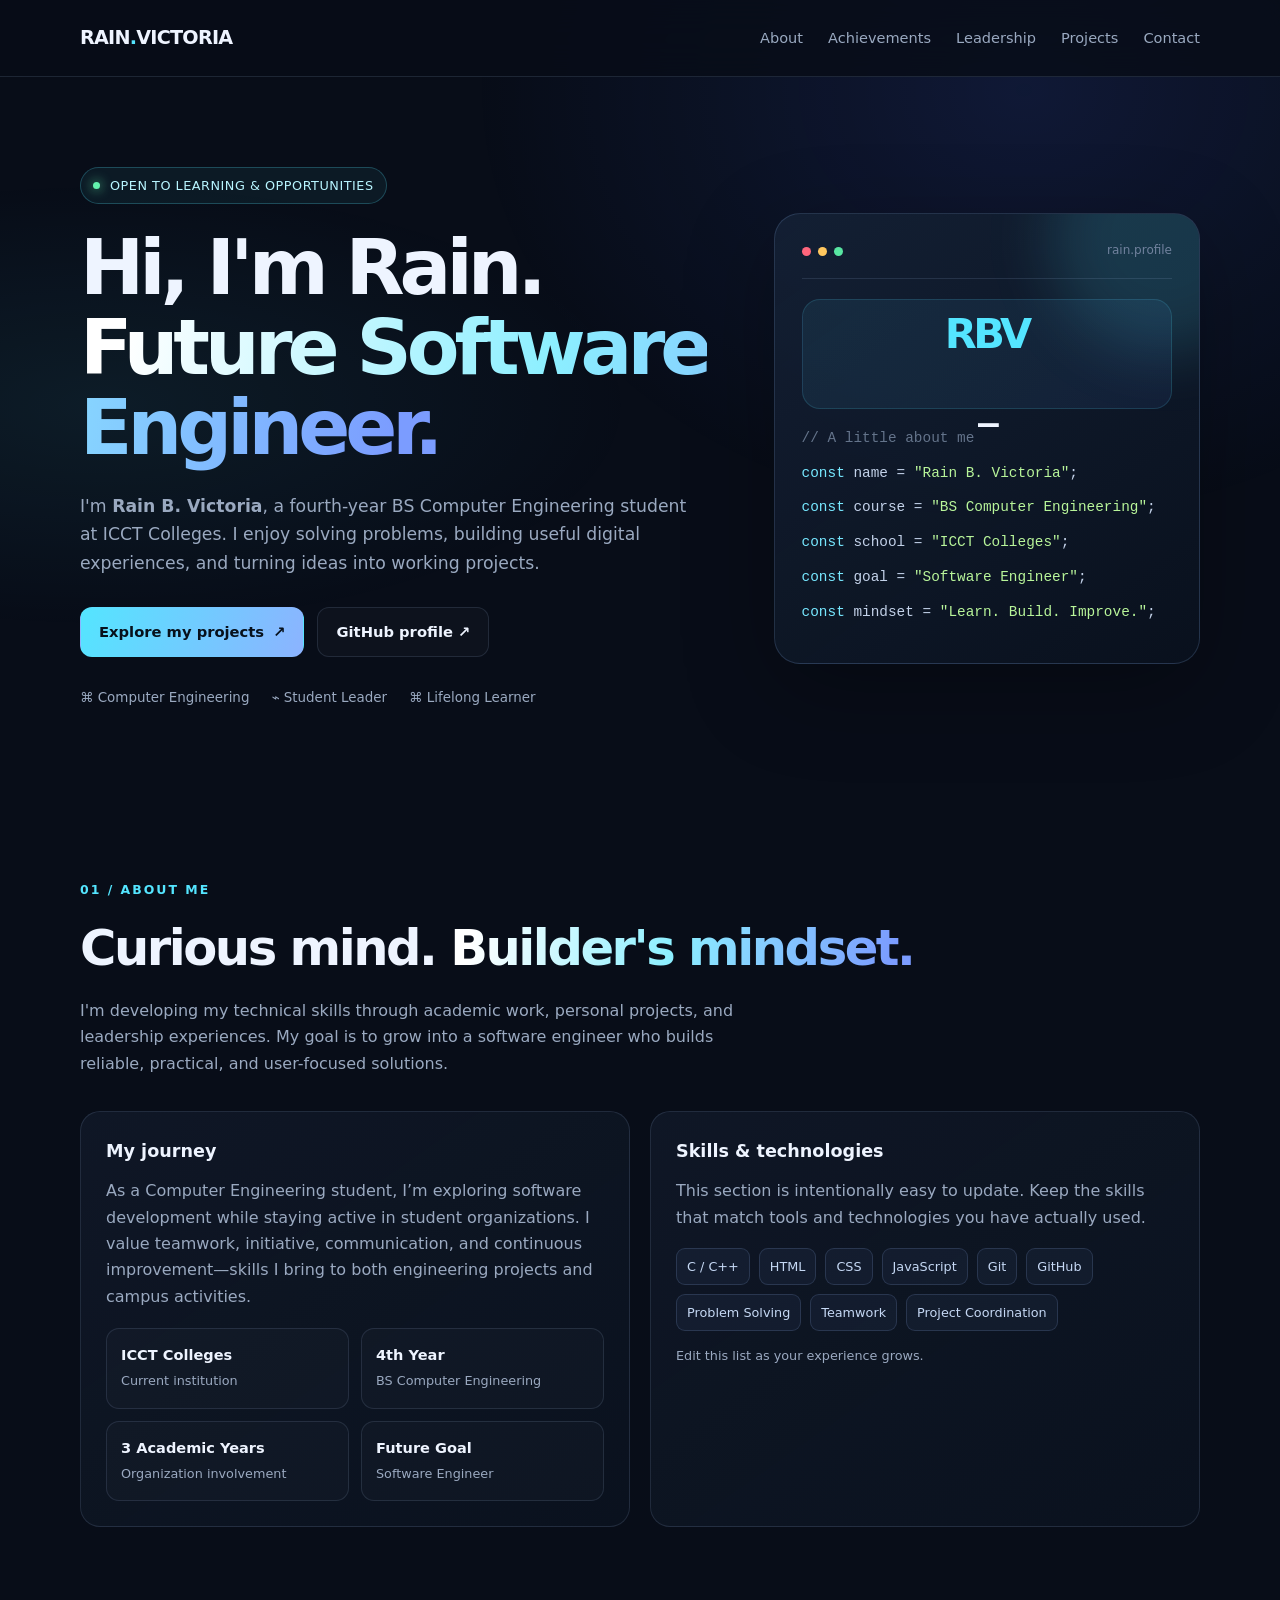
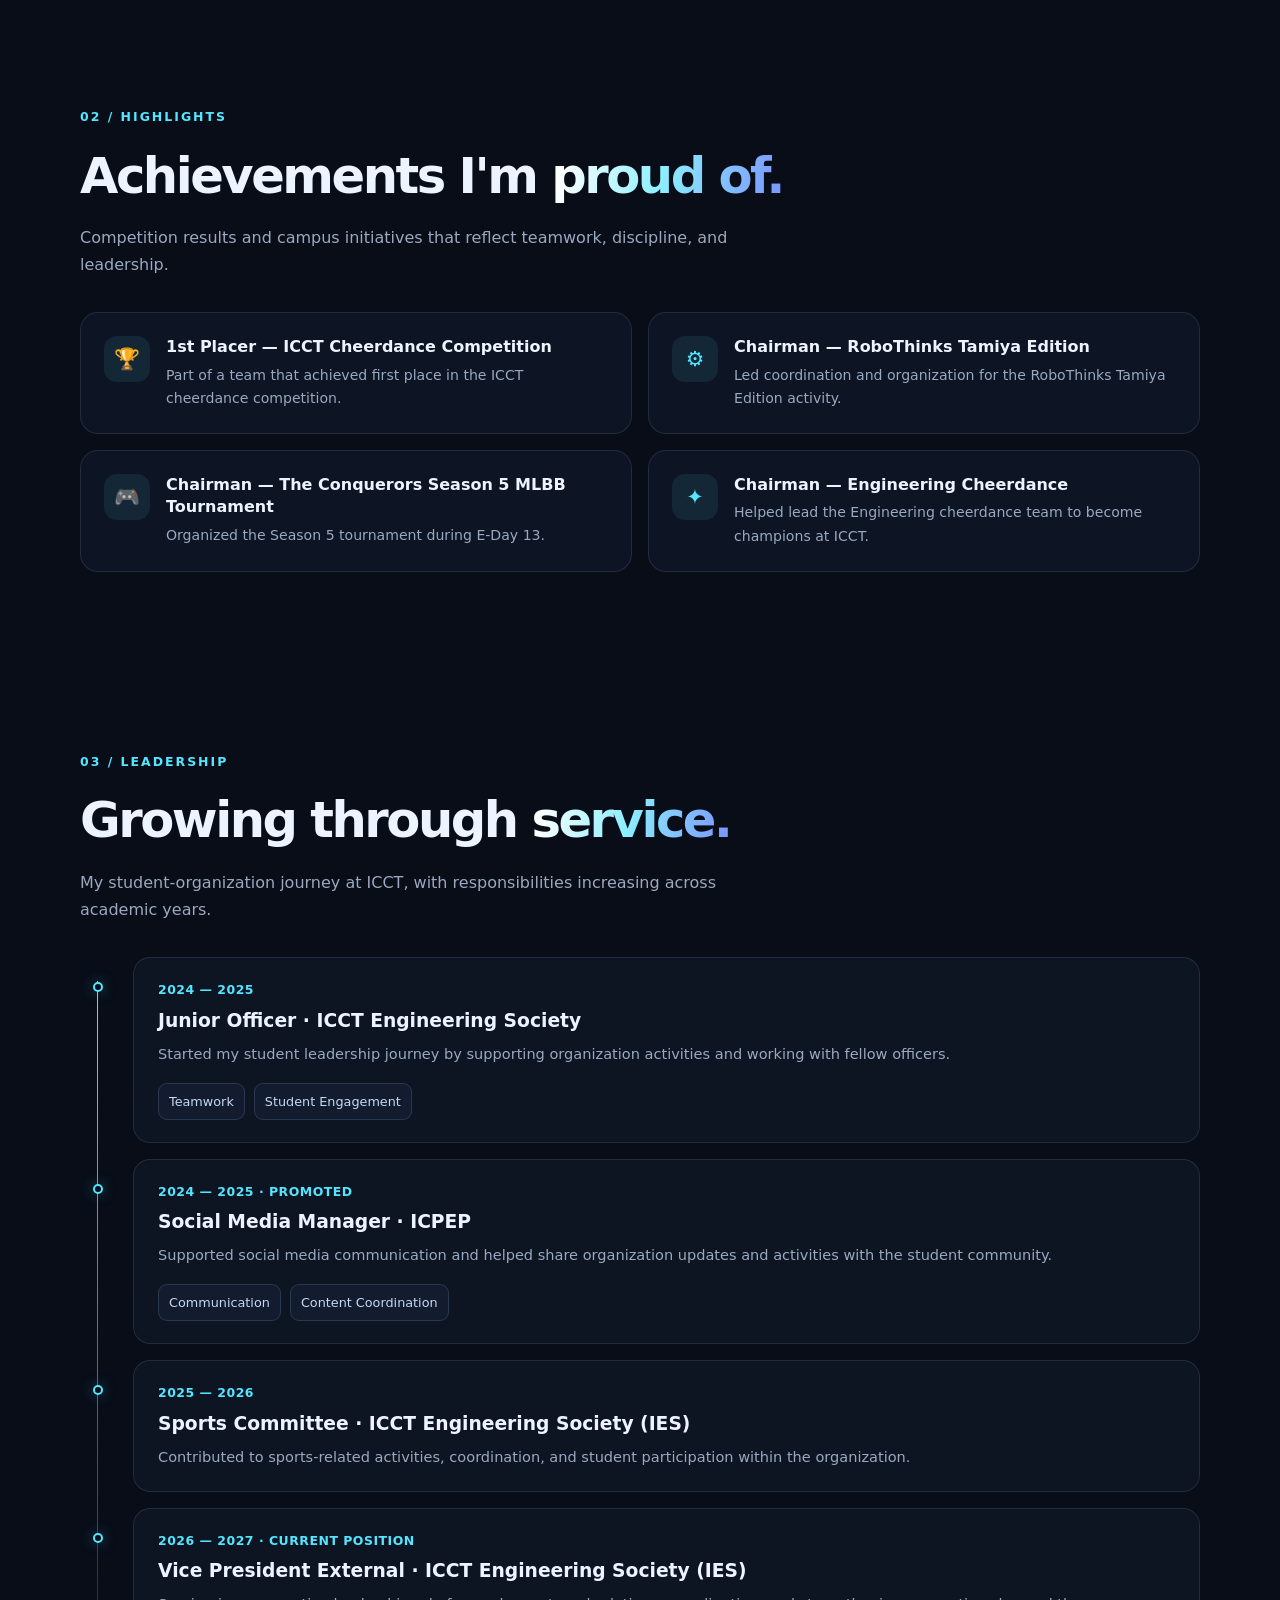
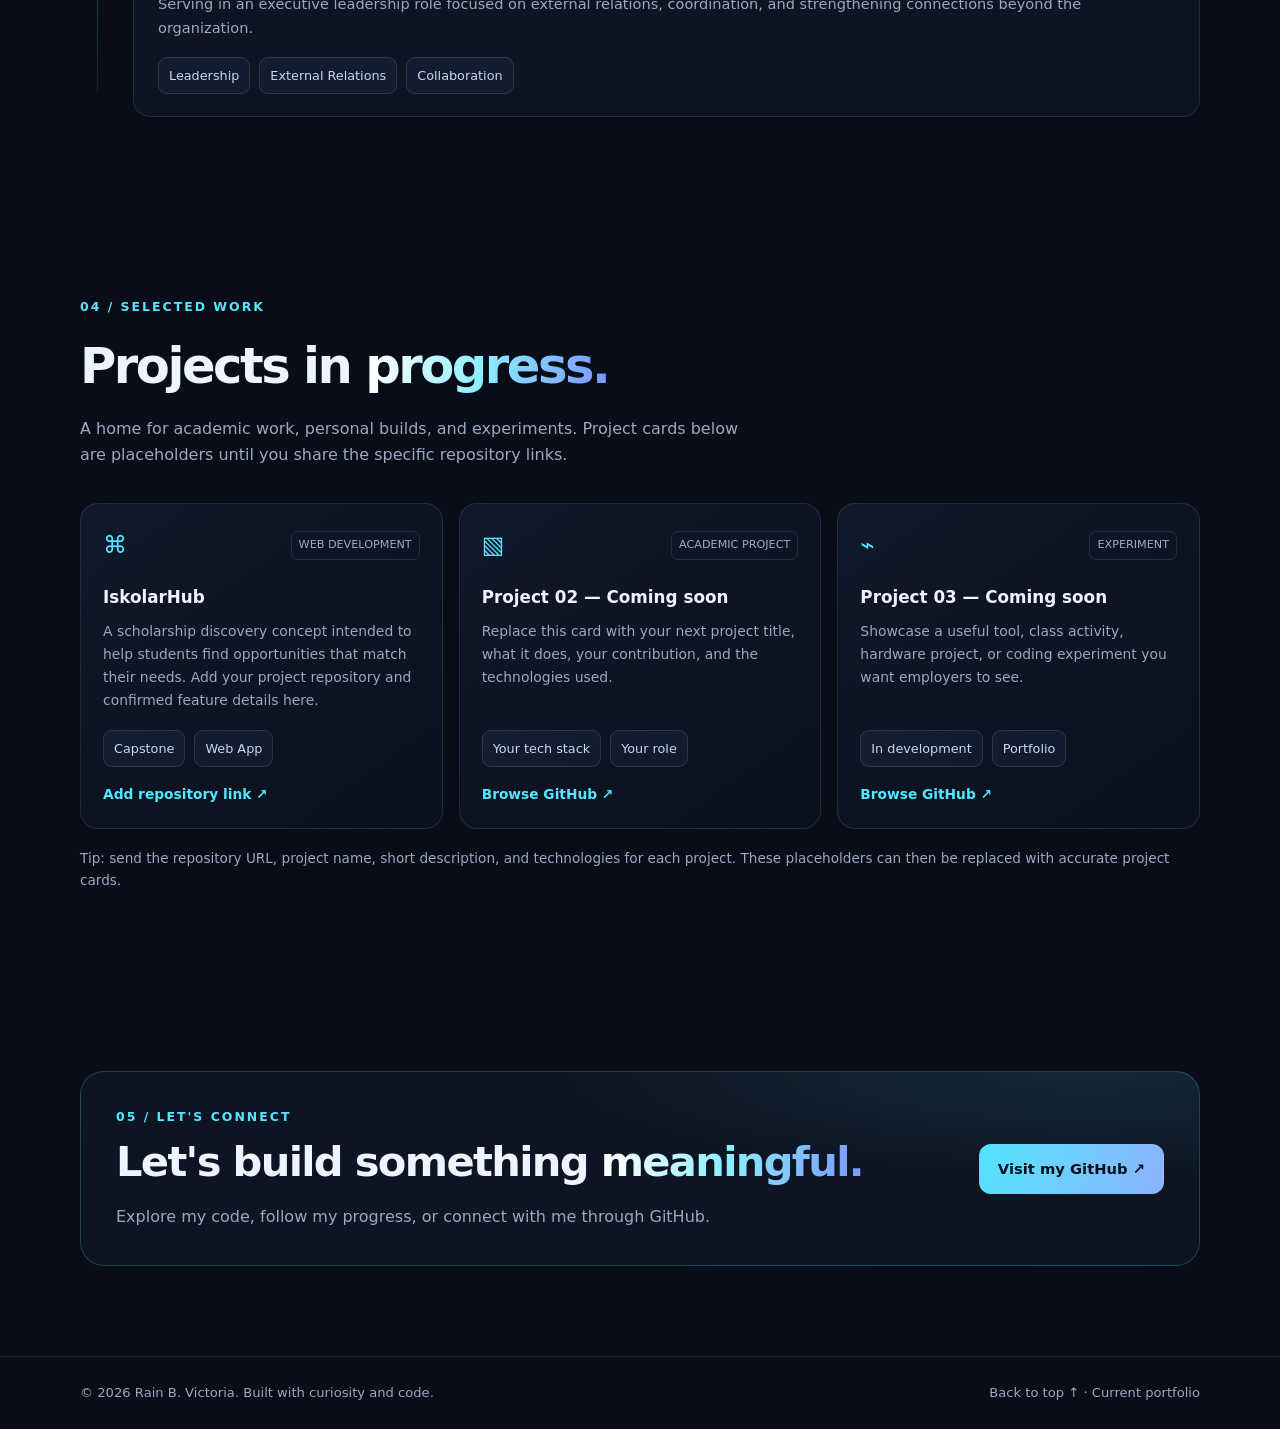
==== index.html @ 5eb9ab00 "Add files via upload" ====
<!DOCTYPE html>
<html lang="en">
<head>
  <meta charset="UTF-8">
  <meta name="viewport" content="width=device-width, initial-scale=1.0">
  <meta name="description" content="Rain B. Victoria — Fourth-year BS Computer Engineering student at ICCT Colleges and aspiring Software Engineer.">
  <meta name="theme-color" content="#080d18">
  <title>Rain B. Victoria | Aspiring Software Engineer</title>
  <style>
    :root{--bg:#080d18;--panel:#101827;--panel2:#0d1422;--text:#eef4ff;--muted:#9aa9c0;--cyan:#54e5ff;--blue:#638cff;--line:rgba(156,181,220,.15);--glow:rgba(84,229,255,.15)}
    *{box-sizing:border-box;margin:0;padding:0}
    html{scroll-behavior:smooth;scroll-padding-top:90px}
    body{font-family:Inter,ui-sans-serif,system-ui,-apple-system,BlinkMacSystemFont,"Segoe UI",sans-serif;background:var(--bg);color:var(--text);line-height:1.65;overflow-x:hidden}
    body:before{content:"";position:fixed;inset:0;pointer-events:none;z-index:-1;background:radial-gradient(ellipse at 80% 10%,rgba(67,105,255,.13),transparent 38%),radial-gradient(ellipse at 8% 45%,rgba(84,229,255,.07),transparent 32%)}
    a{color:inherit;text-decoration:none}.container{width:min(1120px,calc(100% - 40px));margin:auto}
    .nav-wrap{position:sticky;top:0;z-index:20;background:rgba(8,13,24,.82);backdrop-filter:blur(18px);border-bottom:1px solid var(--line)}
    nav{height:76px;display:flex;align-items:center;justify-content:space-between;gap:20px}
    .brand{font-weight:850;letter-spacing:-.04em;font-size:1.2rem}.brand span{color:var(--cyan)}
    .nav-links{display:flex;align-items:center;gap:25px;color:var(--muted);font-size:.91rem}.nav-links a:hover{color:var(--cyan)}
    .menu-btn{display:none;background:transparent;border:1px solid var(--line);color:var(--text);border-radius:10px;padding:8px 11px}
    .hero{min-height:660px;display:grid;grid-template-columns:1.2fr .8fr;align-items:center;gap:54px;padding:90px 0 80px}
    .eyebrow{display:inline-flex;align-items:center;gap:10px;border:1px solid rgba(84,229,255,.24);background:rgba(84,229,255,.06);color:#b8f5ff;padding:7px 12px;border-radius:100px;font-size:.8rem;letter-spacing:.04em}
    .dot{height:7px;width:7px;background:#63f2ad;border-radius:50%;box-shadow:0 0 12px #63f2ad}
    h1{font-size:clamp(2.8rem,6vw,5.6rem);line-height:1.04;letter-spacing:-.065em;margin:24px 0}
    .gradient{background:linear-gradient(100deg,#fff 5%,#8cefff 48%,#7b9cff 95%);-webkit-background-clip:text;background-clip:text;color:transparent}
    .hero p{max-width:610px;color:var(--muted);font-size:1.08rem}
    .hero-actions{display:flex;flex-wrap:wrap;gap:13px;margin-top:30px}
    .btn{display:inline-flex;align-items:center;justify-content:center;gap:9px;padding:12px 18px;border-radius:12px;font-weight:750;font-size:.92rem;border:1px solid var(--line);transition:.22s}
    .btn-primary{background:linear-gradient(110deg,var(--cyan),#8cb3ff);color:#07111c;border-color:transparent}.btn:hover{transform:translateY(-3px);box-shadow:0 12px 35px rgba(84,229,255,.12)}
    .btn-ghost{background:rgba(255,255,255,.025)}
    .hero-meta{display:flex;gap:22px;flex-wrap:wrap;margin-top:30px;color:var(--muted);font-size:.84rem}.hero-meta span{display:flex;align-items:center;gap:8px}
    .hero-card{position:relative;border:1px solid rgba(130,168,225,.2);border-radius:26px;padding:27px;background:linear-gradient(145deg,rgba(20,32,52,.95),rgba(10,17,30,.9));box-shadow:0 25px 90px rgba(0,0,0,.28);overflow:hidden}
    .hero-card:before{content:"";position:absolute;width:230px;height:230px;border-radius:50%;background:var(--glow);filter:blur(30px);right:-80px;top:-90px}
    .terminal-top{display:flex;align-items:center;gap:7px;border-bottom:1px solid var(--line);padding-bottom:17px;margin-bottom:20px;position:relative}
    .terminal-top i{width:9px;height:9px;border-radius:50%;background:#ff667c}.terminal-top i:nth-child(2){background:#ffc75e}.terminal-top i:nth-child(3){background:#58e6a2}
    .terminal-label{margin-left:auto;color:#71829e;font-size:.75rem}
    .code-line{font-family:ui-monospace,SFMono-Regular,Consolas,monospace;font-size:.9rem;margin:11px 0;color:#c3d2e9;overflow-wrap:anywhere}.code-line .key{color:#77e8ff}.code-line .value{color:#b8f59a}.code-line .comment{color:#64748b}
    .profile-mark{display:grid;place-items:center;width:100%;height:110px;margin:10px 0 18px;border:1px solid rgba(84,229,255,.15);border-radius:18px;background:linear-gradient(135deg,rgba(84,229,255,.08),rgba(99,140,255,.08));font-size:2.6rem;font-weight:900;letter-spacing:-.08em;color:var(--cyan)}
    section{padding:90px 0}.section-head{margin-bottom:34px}.kicker{font-size:.78rem;color:var(--cyan);font-weight:800;text-transform:uppercase;letter-spacing:.16em}.section-head h2{font-size:clamp(2rem,4vw,3.1rem);letter-spacing:-.05em;margin:8px 0}.section-head p{color:var(--muted);max-width:680px}
    .about-grid{display:grid;grid-template-columns:1fr 1fr;gap:20px}.panel{border:1px solid var(--line);background:linear-gradient(145deg,rgba(16,24,39,.94),rgba(11,18,31,.9));border-radius:20px;padding:25px}
    .panel h3{font-size:1.1rem;margin-bottom:12px}.panel p{color:var(--muted)}.facts{display:grid;grid-template-columns:1fr 1fr;gap:12px;margin-top:18px}
    .fact{padding:14px;border:1px solid var(--line);border-radius:13px;background:rgba(255,255,255,.018)}.fact strong{display:block;font-size:.91rem}.fact span{font-size:.8rem;color:var(--muted)}
    .skill-list{display:flex;flex-wrap:wrap;gap:9px;margin-top:17px}.chip{font-size:.8rem;color:#c5d8f4;border:1px solid rgba(128,161,209,.2);background:rgba(105,145,210,.07);padding:7px 10px;border-radius:9px}
    .achievement-grid{display:grid;grid-template-columns:repeat(2,1fr);gap:16px}
    .achievement{position:relative;display:flex;gap:16px;padding:23px;border:1px solid var(--line);border-radius:18px;background:rgba(16,24,39,.78);transition:.22s}
    .achievement:hover,.project:hover{transform:translateY(-4px);border-color:rgba(84,229,255,.4)}
    .icon-box{flex:0 0 46px;height:46px;border-radius:13px;display:grid;place-items:center;background:rgba(84,229,255,.09);color:var(--cyan);font-size:1.3rem}
    .achievement h3{font-size:1rem;line-height:1.4;margin-bottom:5px}.achievement p{color:var(--muted);font-size:.88rem}
    .timeline{position:relative;display:grid;gap:16px}.timeline:before{content:"";position:absolute;left:17px;top:24px;bottom:24px;width:1px;background:linear-gradient(var(--cyan),rgba(99,140,255,.12))}
    .timeline-item{position:relative;margin-left:0;display:grid;grid-template-columns:36px 1fr;gap:17px}.timeline-dot{z-index:1;margin-top:25px;width:10px;height:10px;border:2px solid var(--cyan);background:var(--bg);border-radius:50%;justify-self:center;box-shadow:0 0 14px rgba(84,229,255,.35)}
    .timeline-content{padding:22px 24px;border:1px solid var(--line);border-radius:17px;background:rgba(16,24,39,.76)}
    .timeline-date{font-size:.78rem;color:var(--cyan);font-weight:800;letter-spacing:.04em}.timeline-content h3{margin:5px 0}.timeline-content p{color:var(--muted);font-size:.91rem}
    .projects-grid{display:grid;grid-template-columns:repeat(3,1fr);gap:16px}
    .project{padding:22px;border:1px solid var(--line);border-radius:18px;background:linear-gradient(145deg,rgba(17,26,43,.95),rgba(10,17,29,.95));display:flex;flex-direction:column;min-height:245px;transition:.22s}
    .project-top{display:flex;justify-content:space-between;align-items:center;margin-bottom:19px}.project-symbol{font-size:1.5rem;color:var(--cyan)}.project-type{font-size:.7rem;color:#9aacc7;border:1px solid var(--line);padding:4px 7px;border-radius:7px}
    .project h3{font-size:1.05rem;margin-bottom:8px}.project p{font-size:.87rem;color:var(--muted);margin-bottom:18px}.project .skill-list{margin-top:auto;margin-bottom:16px}.project-link{font-size:.86rem;font-weight:750;color:var(--cyan)}
    .project-note{color:var(--muted);font-size:.85rem;margin-top:18px}
    .contact-panel{display:flex;align-items:center;justify-content:space-between;gap:25px;padding:35px;border:1px solid rgba(84,229,255,.22);border-radius:24px;background:radial-gradient(ellipse at 90% 0%,rgba(84,229,255,.1),transparent 40%),var(--panel2)}
    .contact-panel h2{font-size:clamp(1.7rem,4vw,2.6rem);letter-spacing:-.04em}.contact-panel p{color:var(--muted);margin-top:7px}
    footer{border-top:1px solid var(--line);padding:25px 0;color:var(--muted);font-size:.82rem}.footer-inner{display:flex;justify-content:space-between;gap:15px;flex-wrap:wrap}
    .reveal{opacity:0;transform:translateY(18px);transition:opacity .6s ease,transform .6s ease}.reveal.visible{opacity:1;transform:translateY(0)}
    @media(max-width:850px){.hero{grid-template-columns:1fr;gap:32px;padding-top:65px}.hero-card{max-width:560px}.projects-grid{grid-template-columns:repeat(2,1fr)}.nav-links{gap:14px}}
    @media(max-width:620px){.container{width:min(100% - 28px,1120px)}nav{height:66px}.menu-btn{display:block}.nav-links{display:none;position:absolute;top:66px;left:0;right:0;padding:20px;background:#0b1220;border-bottom:1px solid var(--line);flex-direction:column;align-items:flex-start}.nav-links.open{display:flex}.hero{min-height:auto;padding:65px 0 55px}section{padding:65px 0}.about-grid,.achievement-grid,.projects-grid{grid-template-columns:1fr}.contact-panel{align-items:flex-start;flex-direction:column;padding:25px}.facts{grid-template-columns:1fr 1fr}.hero-meta{gap:13px}.hero-card{padding:20px}}
    @media(prefers-reduced-motion:reduce){html{scroll-behavior:auto}.reveal{opacity:1;transform:none;transition:none}*{transition:none!important}}
  </style>
</head>
<body>
  <div class="nav-wrap">
    <nav class="container">
      <a class="brand" href="#home">RAIN<span>.</span>VICTORIA</a>
      <button class="menu-btn" id="menuBtn" aria-label="Toggle navigation">☰</button>
      <div class="nav-links" id="navLinks">
        <a href="#about">About</a><a href="#achievements">Achievements</a><a href="#leadership">Leadership</a><a href="#projects">Projects</a><a href="#contact">Contact</a>
      </div>
    </nav>
  </div>
  <main>
    <header class="container hero" id="home">
      <div class="reveal">
        <div class="eyebrow"><span class="dot"></span> OPEN TO LEARNING & OPPORTUNITIES</div>
        <h1>Hi, I'm Rain.<br><span class="gradient">Future Software Engineer.</span></h1>
        <p>I'm <strong>Rain B. Victoria</strong>, a fourth-year BS Computer Engineering student at ICCT Colleges. I enjoy solving problems, building useful digital experiences, and turning ideas into working projects.</p>
        <div class="hero-actions">
          <a class="btn btn-primary" href="#projects">Explore my projects <span>↗</span></a>
          <a class="btn btn-ghost" href="https://github.com/rainvictoria098-cpu" target="_blank" rel="noopener noreferrer">GitHub profile ↗</a>
        </div>
        <div class="hero-meta"><span>⌘ Computer Engineering</span><span>⌁ Student Leader</span><span>⌘ Lifelong Learner</span></div>
      </div>
      <div class="hero-card reveal" aria-label="Developer profile card">
        <div class="terminal-top"><i></i><i></i><i></i><span class="terminal-label">rain.profile</span></div>
        <div class="profile-mark">RBV<span style="color:#eef4ff">_</span></div>
        <div class="code-line"><span class="comment">// A little about me</span></div>
        <div class="code-line"><span class="key">const</span> name = <span class="value">"Rain B. Victoria"</span>;</div>
        <div class="code-line"><span class="key">const</span> course = <span class="value">"BS Computer Engineering"</span>;</div>
        <div class="code-line"><span class="key">const</span> school = <span class="value">"ICCT Colleges"</span>;</div>
        <div class="code-line"><span class="key">const</span> goal = <span class="value">"Software Engineer"</span>;</div>
        <div class="code-line"><span class="key">const</span> mindset = <span class="value">"Learn. Build. Improve."</span>;</div>
      </div>
    </header>

    <section id="about">
      <div class="container">
        <div class="section-head reveal"><div class="kicker">01 / About me</div><h2>Curious mind. <span class="gradient">Builder's mindset.</span></h2><p>I'm developing my technical skills through academic work, personal projects, and leadership experiences. My goal is to grow into a software engineer who builds reliable, practical, and user-focused solutions.</p></div>
        <div class="about-grid">
          <article class="panel reveal"><h3>My journey</h3><p>As a Computer Engineering student, I’m exploring software development while staying active in student organizations. I value teamwork, initiative, communication, and continuous improvement—skills I bring to both engineering projects and campus activities.</p>
            <div class="facts"><div class="fact"><strong>ICCT Colleges</strong><span>Current institution</span></div><div class="fact"><strong>4th Year</strong><span>BS Computer Engineering</span></div><div class="fact"><strong>3 Academic Years</strong><span>Organization involvement</span></div><div class="fact"><strong>Future Goal</strong><span>Software Engineer</span></div></div>
          </article>
          <article class="panel reveal"><h3>Skills & technologies</h3><p>This section is intentionally easy to update. Keep the skills that match tools and technologies you have actually used.</p>
            <div class="skill-list"><span class="chip">C / C++</span><span class="chip">HTML</span><span class="chip">CSS</span><span class="chip">JavaScript</span><span class="chip">Git</span><span class="chip">GitHub</span><span class="chip">Problem Solving</span><span class="chip">Teamwork</span><span class="chip">Project Coordination</span></div>
            <p style="font-size:.8rem;margin-top:14px">Edit this list as your experience grows.</p>
          </article>
        </div>
      </div>
    </section>

    <section id="achievements">
      <div class="container">
        <div class="section-head reveal"><div class="kicker">02 / Highlights</div><h2>Achievements I'm <span class="gradient">proud of.</span></h2><p>Competition results and campus initiatives that reflect teamwork, discipline, and leadership.</p></div>
        <div class="achievement-grid">
          <article class="achievement reveal"><div class="icon-box">🏆</div><div><h3>1st Placer — ICCT Cheerdance Competition</h3><p>Part of a team that achieved first place in the ICCT cheerdance competition.</p></div></article>
          <article class="achievement reveal"><div class="icon-box">⚙</div><div><h3>Chairman — RoboThinks Tamiya Edition</h3><p>Led coordination and organization for the RoboThinks Tamiya Edition activity.</p></div></article>
          <article class="achievement reveal"><div class="icon-box">🎮</div><div><h3>Chairman — The Conquerors Season 5 MLBB Tournament</h3><p>Organized the Season 5 tournament during E-Day 13.</p></div></article>
          <article class="achievement reveal"><div class="icon-box">✦</div><div><h3>Chairman — Engineering Cheerdance</h3><p>Helped lead the Engineering cheerdance team to become champions at ICCT.</p></div></article>
        </div>
      </div>
    </section>

    <section id="leadership">
      <div class="container">
        <div class="section-head reveal"><div class="kicker">03 / Leadership</div><h2>Growing through <span class="gradient">service.</span></h2><p>My student-organization journey at ICCT, with responsibilities increasing across academic years.</p></div>
        <div class="timeline">
          <article class="timeline-item reveal"><div class="timeline-dot"></div><div class="timeline-content"><div class="timeline-date">2024 — 2025</div><h3>Junior Officer · ICCT Engineering Society</h3><p>Started my student leadership journey by supporting organization activities and working with fellow officers.</p><div class="skill-list"><span class="chip">Teamwork</span><span class="chip">Student Engagement</span></div></div></article>
          <article class="timeline-item reveal"><div class="timeline-dot"></div><div class="timeline-content"><div class="timeline-date">2024 — 2025 · PROMOTED</div><h3>Social Media Manager · ICPEP</h3><p>Supported social media communication and helped share organization updates and activities with the student community.</p><div class="skill-list"><span class="chip">Communication</span><span class="chip">Content Coordination</span></div></div></article>
          <article class="timeline-item reveal"><div class="timeline-dot"></div><div class="timeline-content"><div class="timeline-date">2025 — 2026</div><h3>Sports Committee · ICCT Engineering Society (IES)</h3><p>Contributed to sports-related activities, coordination, and student participation within the organization.</p></div></article>
          <article class="timeline-item reveal"><div class="timeline-dot"></div><div class="timeline-content"><div class="timeline-date">2026 — 2027 · CURRENT POSITION</div><h3>Vice President External · ICCT Engineering Society (IES)</h3><p>Serving in an executive leadership role focused on external relations, coordination, and strengthening connections beyond the organization.</p><div class="skill-list"><span class="chip">Leadership</span><span class="chip">External Relations</span><span class="chip">Collaboration</span></div></div></article>
        </div>
      </div>
    </section>

    <section id="projects">
      <div class="container">
        <div class="section-head reveal"><div class="kicker">04 / Selected work</div><h2>Projects in <span class="gradient">progress.</span></h2><p>A home for academic work, personal builds, and experiments. Project cards below are placeholders until you share the specific repository links.</p></div>
        <div class="projects-grid">
          <article class="project reveal"><div class="project-top"><span class="project-symbol">⌘</span><span class="project-type">WEB DEVELOPMENT</span></div><h3>IskolarHub</h3><p>A scholarship discovery concept intended to help students find opportunities that match their needs. Add your project repository and confirmed feature details here.</p><div class="skill-list"><span class="chip">Capstone</span><span class="chip">Web App</span></div><a class="project-link" href="https://github.com/rainvictoria098-cpu" target="_blank" rel="noopener noreferrer">Add repository link ↗</a></article>
          <article class="project reveal"><div class="project-top"><span class="project-symbol">▧</span><span class="project-type">ACADEMIC PROJECT</span></div><h3>Project 02 — Coming soon</h3><p>Replace this card with your next project title, what it does, your contribution, and the technologies used.</p><div class="skill-list"><span class="chip">Your tech stack</span><span class="chip">Your role</span></div><a class="project-link" href="https://github.com/rainvictoria098-cpu" target="_blank" rel="noopener noreferrer">Browse GitHub ↗</a></article>
          <article class="project reveal"><div class="project-top"><span class="project-symbol">⌁</span><span class="project-type">EXPERIMENT</span></div><h3>Project 03 — Coming soon</h3><p>Showcase a useful tool, class activity, hardware project, or coding experiment you want employers to see.</p><div class="skill-list"><span class="chip">In development</span><span class="chip">Portfolio</span></div><a class="project-link" href="https://github.com/rainvictoria098-cpu" target="_blank" rel="noopener noreferrer">Browse GitHub ↗</a></article>
        </div>
        <p class="project-note">Tip: send the repository URL, project name, short description, and technologies for each project. These placeholders can then be replaced with accurate project cards.</p>
      </div>
    </section>

    <section id="contact">
      <div class="container">
        <div class="contact-panel reveal"><div><div class="kicker">05 / Let's connect</div><h2>Let's build something <span class="gradient">meaningful.</span></h2><p>Explore my code, follow my progress, or connect with me through GitHub.</p></div><a class="btn btn-primary" href="https://github.com/rainvictoria098-cpu" target="_blank" rel="noopener noreferrer">Visit my GitHub ↗</a></div>
      </div>
    </section>
  </main>
  <footer><div class="container footer-inner"><span>© <span id="year"></span> Rain B. Victoria. Built with curiosity and code.</span><span><a href="#home">Back to top ↑</a> · <a href="https://rainvictoria098-cpu.github.io/" target="_blank" rel="noopener noreferrer">Current portfolio</a></span></div></footer>
  <script>
    document.getElementById('year').textContent = new Date().getFullYear();
    const menuBtn = document.getElementById('menuBtn');
    const navLinks = document.getElementById('navLinks');
    menuBtn.addEventListener('click', () => navLinks.classList.toggle('open'));
    navLinks.querySelectorAll('a').forEach(a => a.addEventListener('click', () => navLinks.classList.remove('open')));
    const observer = new IntersectionObserver(entries => {
      entries.forEach(entry => {
        if (entry.isIntersecting) {
          entry.target.classList.add('visible');
          observer.unobserve(entry.target);
        }
      });
    }, {threshold: 0.12});
    document.querySelectorAll('.reveal').forEach(el => observer.observe(el));
  </script>
</body>
</html>
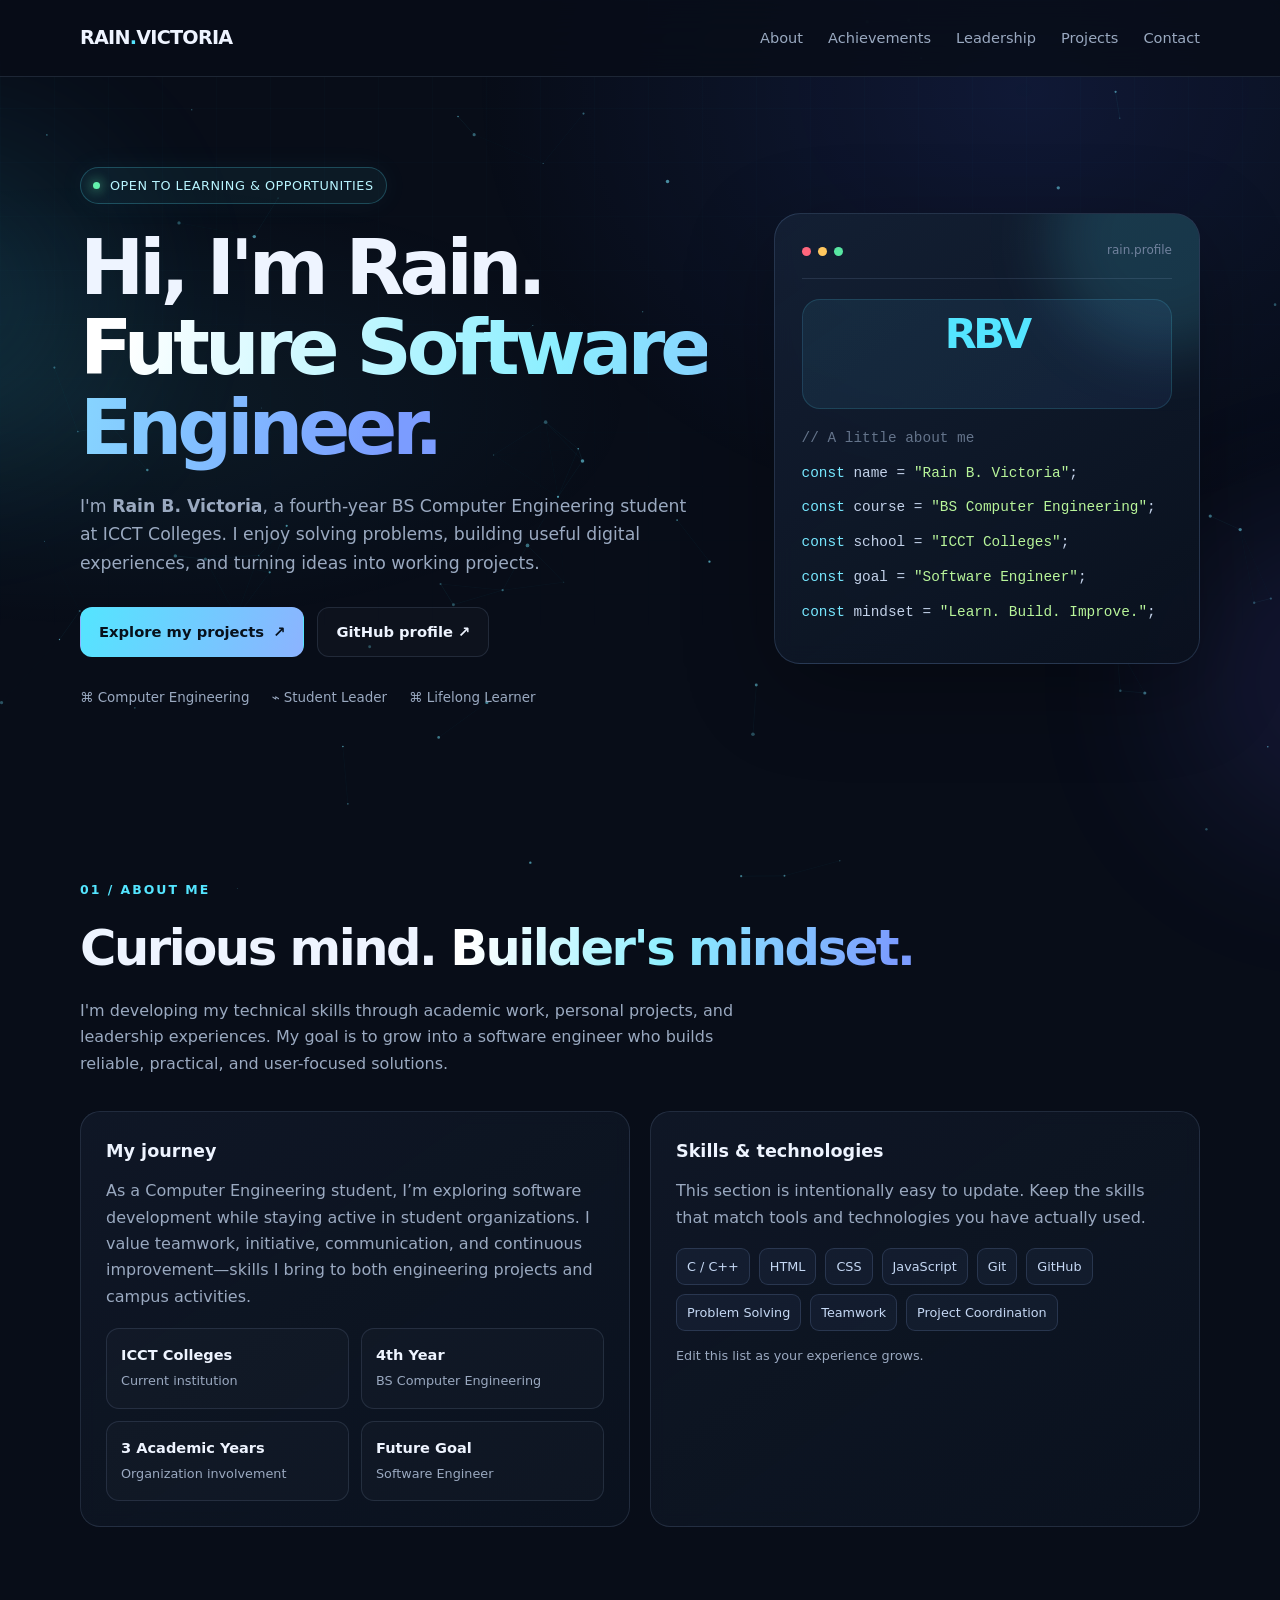
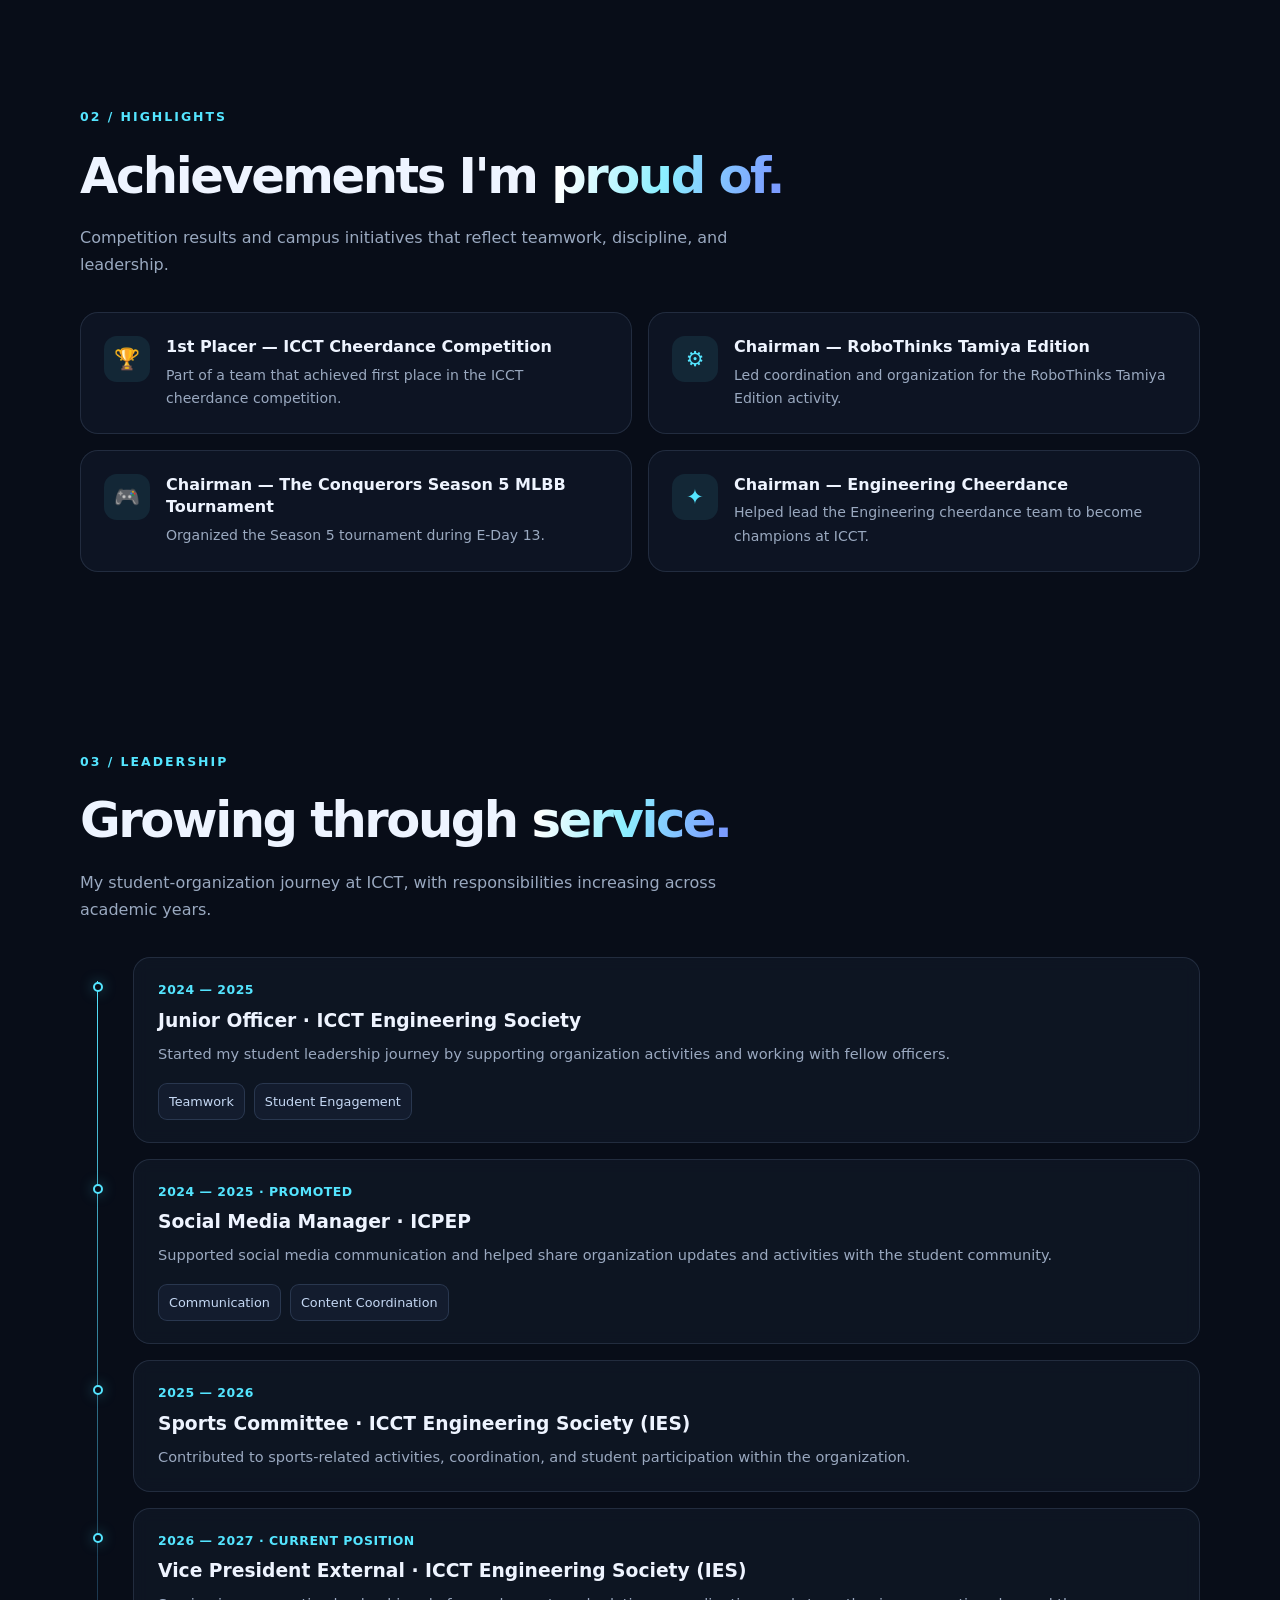
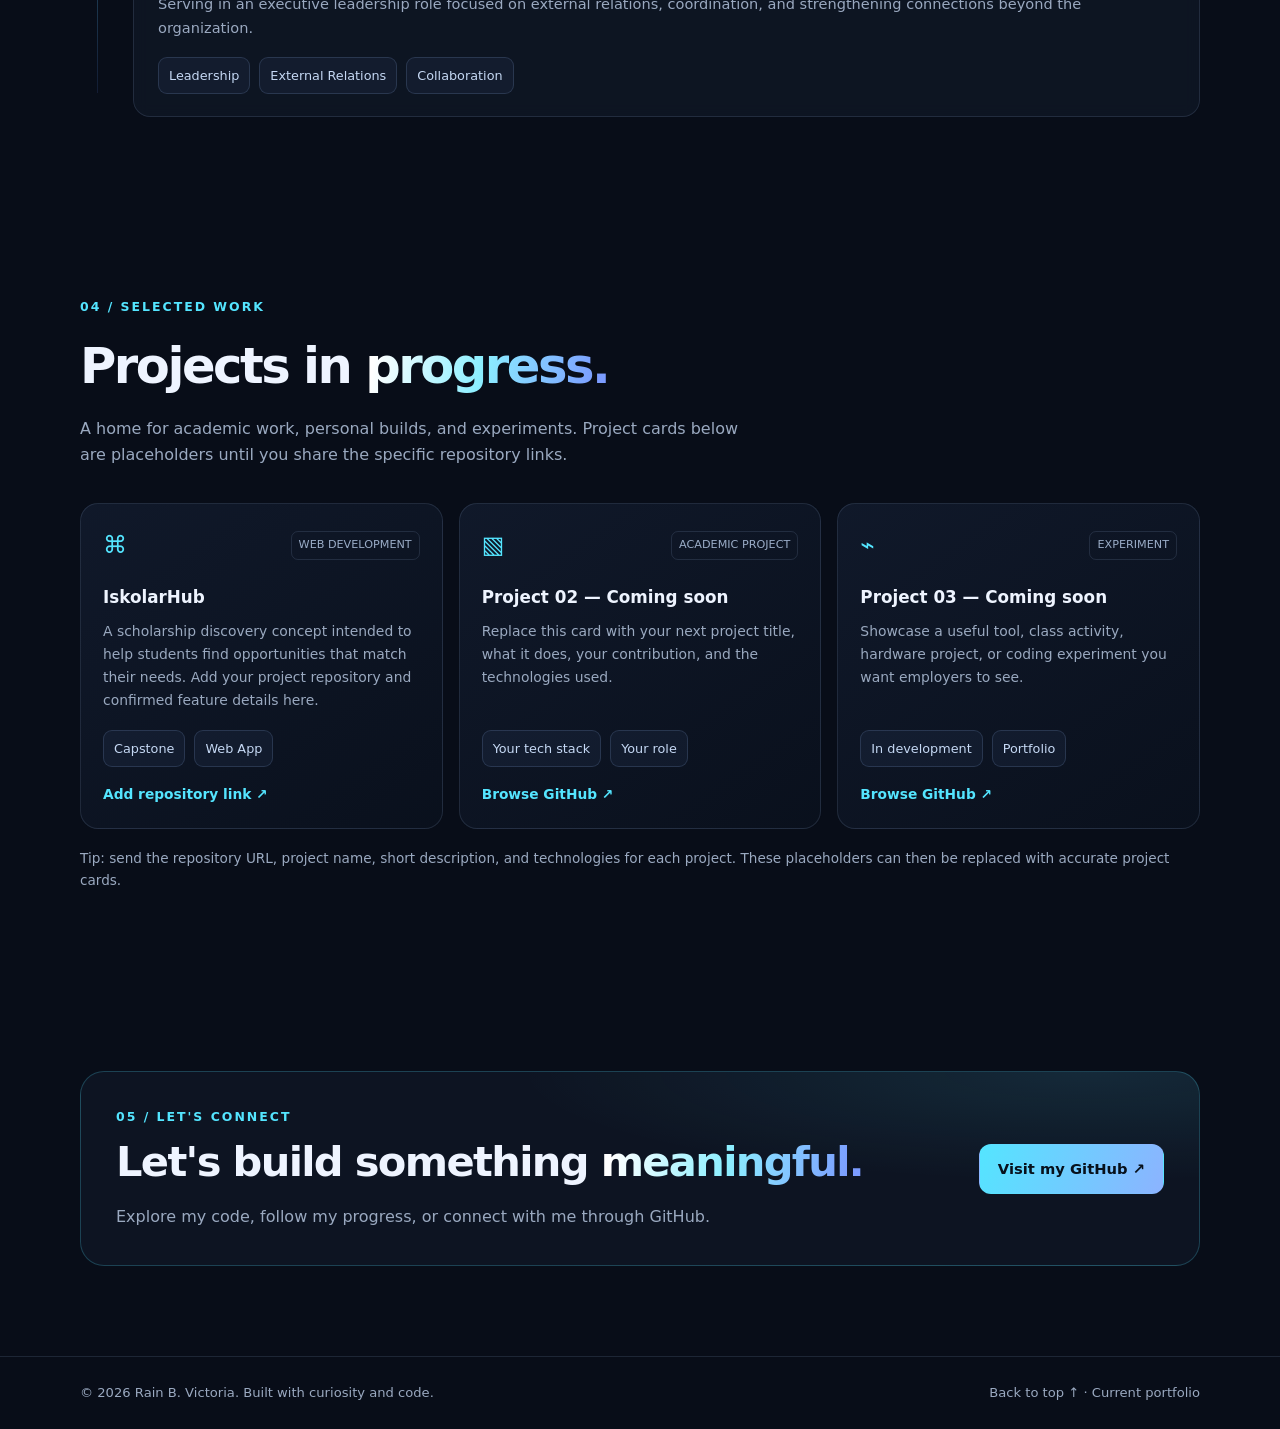
==== commit 9f9067e1: "Add files via upload" ====
--- a/index.html
+++ b/index.html
@@ -6,65 +6,14 @@
   <meta name="description" content="Rain B. Victoria — Fourth-year BS Computer Engineering student at ICCT Colleges and aspiring Software Engineer.">
   <meta name="theme-color" content="#080d18">
   <title>Rain B. Victoria | Aspiring Software Engineer</title>
-  <style>
-    :root{--bg:#080d18;--panel:#101827;--panel2:#0d1422;--text:#eef4ff;--muted:#9aa9c0;--cyan:#54e5ff;--blue:#638cff;--line:rgba(156,181,220,.15);--glow:rgba(84,229,255,.15)}
-    *{box-sizing:border-box;margin:0;padding:0}
-    html{scroll-behavior:smooth;scroll-padding-top:90px}
-    body{font-family:Inter,ui-sans-serif,system-ui,-apple-system,BlinkMacSystemFont,"Segoe UI",sans-serif;background:var(--bg);color:var(--text);line-height:1.65;overflow-x:hidden}
-    body:before{content:"";position:fixed;inset:0;pointer-events:none;z-index:-1;background:radial-gradient(ellipse at 80% 10%,rgba(67,105,255,.13),transparent 38%),radial-gradient(ellipse at 8% 45%,rgba(84,229,255,.07),transparent 32%)}
-    a{color:inherit;text-decoration:none}.container{width:min(1120px,calc(100% - 40px));margin:auto}
-    .nav-wrap{position:sticky;top:0;z-index:20;background:rgba(8,13,24,.82);backdrop-filter:blur(18px);border-bottom:1px solid var(--line)}
-    nav{height:76px;display:flex;align-items:center;justify-content:space-between;gap:20px}
-    .brand{font-weight:850;letter-spacing:-.04em;font-size:1.2rem}.brand span{color:var(--cyan)}
-    .nav-links{display:flex;align-items:center;gap:25px;color:var(--muted);font-size:.91rem}.nav-links a:hover{color:var(--cyan)}
-    .menu-btn{display:none;background:transparent;border:1px solid var(--line);color:var(--text);border-radius:10px;padding:8px 11px}
-    .hero{min-height:660px;display:grid;grid-template-columns:1.2fr .8fr;align-items:center;gap:54px;padding:90px 0 80px}
-    .eyebrow{display:inline-flex;align-items:center;gap:10px;border:1px solid rgba(84,229,255,.24);background:rgba(84,229,255,.06);color:#b8f5ff;padding:7px 12px;border-radius:100px;font-size:.8rem;letter-spacing:.04em}
-    .dot{height:7px;width:7px;background:#63f2ad;border-radius:50%;box-shadow:0 0 12px #63f2ad}
-    h1{font-size:clamp(2.8rem,6vw,5.6rem);line-height:1.04;letter-spacing:-.065em;margin:24px 0}
-    .gradient{background:linear-gradient(100deg,#fff 5%,#8cefff 48%,#7b9cff 95%);-webkit-background-clip:text;background-clip:text;color:transparent}
-    .hero p{max-width:610px;color:var(--muted);font-size:1.08rem}
-    .hero-actions{display:flex;flex-wrap:wrap;gap:13px;margin-top:30px}
-    .btn{display:inline-flex;align-items:center;justify-content:center;gap:9px;padding:12px 18px;border-radius:12px;font-weight:750;font-size:.92rem;border:1px solid var(--line);transition:.22s}
-    .btn-primary{background:linear-gradient(110deg,var(--cyan),#8cb3ff);color:#07111c;border-color:transparent}.btn:hover{transform:translateY(-3px);box-shadow:0 12px 35px rgba(84,229,255,.12)}
-    .btn-ghost{background:rgba(255,255,255,.025)}
-    .hero-meta{display:flex;gap:22px;flex-wrap:wrap;margin-top:30px;color:var(--muted);font-size:.84rem}.hero-meta span{display:flex;align-items:center;gap:8px}
-    .hero-card{position:relative;border:1px solid rgba(130,168,225,.2);border-radius:26px;padding:27px;background:linear-gradient(145deg,rgba(20,32,52,.95),rgba(10,17,30,.9));box-shadow:0 25px 90px rgba(0,0,0,.28);overflow:hidden}
-    .hero-card:before{content:"";position:absolute;width:230px;height:230px;border-radius:50%;background:var(--glow);filter:blur(30px);right:-80px;top:-90px}
-    .terminal-top{display:flex;align-items:center;gap:7px;border-bottom:1px solid var(--line);padding-bottom:17px;margin-bottom:20px;position:relative}
-    .terminal-top i{width:9px;height:9px;border-radius:50%;background:#ff667c}.terminal-top i:nth-child(2){background:#ffc75e}.terminal-top i:nth-child(3){background:#58e6a2}
-    .terminal-label{margin-left:auto;color:#71829e;font-size:.75rem}
-    .code-line{font-family:ui-monospace,SFMono-Regular,Consolas,monospace;font-size:.9rem;margin:11px 0;color:#c3d2e9;overflow-wrap:anywhere}.code-line .key{color:#77e8ff}.code-line .value{color:#b8f59a}.code-line .comment{color:#64748b}
-    .profile-mark{display:grid;place-items:center;width:100%;height:110px;margin:10px 0 18px;border:1px solid rgba(84,229,255,.15);border-radius:18px;background:linear-gradient(135deg,rgba(84,229,255,.08),rgba(99,140,255,.08));font-size:2.6rem;font-weight:900;letter-spacing:-.08em;color:var(--cyan)}
-    section{padding:90px 0}.section-head{margin-bottom:34px}.kicker{font-size:.78rem;color:var(--cyan);font-weight:800;text-transform:uppercase;letter-spacing:.16em}.section-head h2{font-size:clamp(2rem,4vw,3.1rem);letter-spacing:-.05em;margin:8px 0}.section-head p{color:var(--muted);max-width:680px}
-    .about-grid{display:grid;grid-template-columns:1fr 1fr;gap:20px}.panel{border:1px solid var(--line);background:linear-gradient(145deg,rgba(16,24,39,.94),rgba(11,18,31,.9));border-radius:20px;padding:25px}
-    .panel h3{font-size:1.1rem;margin-bottom:12px}.panel p{color:var(--muted)}.facts{display:grid;grid-template-columns:1fr 1fr;gap:12px;margin-top:18px}
-    .fact{padding:14px;border:1px solid var(--line);border-radius:13px;background:rgba(255,255,255,.018)}.fact strong{display:block;font-size:.91rem}.fact span{font-size:.8rem;color:var(--muted)}
-    .skill-list{display:flex;flex-wrap:wrap;gap:9px;margin-top:17px}.chip{font-size:.8rem;color:#c5d8f4;border:1px solid rgba(128,161,209,.2);background:rgba(105,145,210,.07);padding:7px 10px;border-radius:9px}
-    .achievement-grid{display:grid;grid-template-columns:repeat(2,1fr);gap:16px}
-    .achievement{position:relative;display:flex;gap:16px;padding:23px;border:1px solid var(--line);border-radius:18px;background:rgba(16,24,39,.78);transition:.22s}
-    .achievement:hover,.project:hover{transform:translateY(-4px);border-color:rgba(84,229,255,.4)}
-    .icon-box{flex:0 0 46px;height:46px;border-radius:13px;display:grid;place-items:center;background:rgba(84,229,255,.09);color:var(--cyan);font-size:1.3rem}
-    .achievement h3{font-size:1rem;line-height:1.4;margin-bottom:5px}.achievement p{color:var(--muted);font-size:.88rem}
-    .timeline{position:relative;display:grid;gap:16px}.timeline:before{content:"";position:absolute;left:17px;top:24px;bottom:24px;width:1px;background:linear-gradient(var(--cyan),rgba(99,140,255,.12))}
-    .timeline-item{position:relative;margin-left:0;display:grid;grid-template-columns:36px 1fr;gap:17px}.timeline-dot{z-index:1;margin-top:25px;width:10px;height:10px;border:2px solid var(--cyan);background:var(--bg);border-radius:50%;justify-self:center;box-shadow:0 0 14px rgba(84,229,255,.35)}
-    .timeline-content{padding:22px 24px;border:1px solid var(--line);border-radius:17px;background:rgba(16,24,39,.76)}
-    .timeline-date{font-size:.78rem;color:var(--cyan);font-weight:800;letter-spacing:.04em}.timeline-content h3{margin:5px 0}.timeline-content p{color:var(--muted);font-size:.91rem}
-    .projects-grid{display:grid;grid-template-columns:repeat(3,1fr);gap:16px}
-    .project{padding:22px;border:1px solid var(--line);border-radius:18px;background:linear-gradient(145deg,rgba(17,26,43,.95),rgba(10,17,29,.95));display:flex;flex-direction:column;min-height:245px;transition:.22s}
-    .project-top{display:flex;justify-content:space-between;align-items:center;margin-bottom:19px}.project-symbol{font-size:1.5rem;color:var(--cyan)}.project-type{font-size:.7rem;color:#9aacc7;border:1px solid var(--line);padding:4px 7px;border-radius:7px}
-    .project h3{font-size:1.05rem;margin-bottom:8px}.project p{font-size:.87rem;color:var(--muted);margin-bottom:18px}.project .skill-list{margin-top:auto;margin-bottom:16px}.project-link{font-size:.86rem;font-weight:750;color:var(--cyan)}
-    .project-note{color:var(--muted);font-size:.85rem;margin-top:18px}
-    .contact-panel{display:flex;align-items:center;justify-content:space-between;gap:25px;padding:35px;border:1px solid rgba(84,229,255,.22);border-radius:24px;background:radial-gradient(ellipse at 90% 0%,rgba(84,229,255,.1),transparent 40%),var(--panel2)}
-    .contact-panel h2{font-size:clamp(1.7rem,4vw,2.6rem);letter-spacing:-.04em}.contact-panel p{color:var(--muted);margin-top:7px}
-    footer{border-top:1px solid var(--line);padding:25px 0;color:var(--muted);font-size:.82rem}.footer-inner{display:flex;justify-content:space-between;gap:15px;flex-wrap:wrap}
-    .reveal{opacity:0;transform:translateY(18px);transition:opacity .6s ease,transform .6s ease}.reveal.visible{opacity:1;transform:translateY(0)}
-    @media(max-width:850px){.hero{grid-template-columns:1fr;gap:32px;padding-top:65px}.hero-card{max-width:560px}.projects-grid{grid-template-columns:repeat(2,1fr)}.nav-links{gap:14px}}
-    @media(max-width:620px){.container{width:min(100% - 28px,1120px)}nav{height:66px}.menu-btn{display:block}.nav-links{display:none;position:absolute;top:66px;left:0;right:0;padding:20px;background:#0b1220;border-bottom:1px solid var(--line);flex-direction:column;align-items:flex-start}.nav-links.open{display:flex}.hero{min-height:auto;padding:65px 0 55px}section{padding:65px 0}.about-grid,.achievement-grid,.projects-grid{grid-template-columns:1fr}.contact-panel{align-items:flex-start;flex-direction:column;padding:25px}.facts{grid-template-columns:1fr 1fr}.hero-meta{gap:13px}.hero-card{padding:20px}}
-    @media(prefers-reduced-motion:reduce){html{scroll-behavior:auto}.reveal{opacity:1;transform:none;transition:none}*{transition:none!important}}
-  </style>
+    <link rel="stylesheet" href="styles.css">
+
 </head>
 <body>
+  <canvas id="space-canvas" aria-hidden="true"></canvas>
+  <div class="space-grid" aria-hidden="true"></div>
+  <div class="ambient-orb orb-one" aria-hidden="true"></div>
+  <div class="ambient-orb orb-two" aria-hidden="true"></div>
   <div class="nav-wrap">
     <nav class="container">
       <a class="brand" href="#home">RAIN<span>.</span>VICTORIA</a>
@@ -156,21 +105,7 @@
     </section>
   </main>
   <footer><div class="container footer-inner"><span>© <span id="year"></span> Rain B. Victoria. Built with curiosity and code.</span><span><a href="#home">Back to top ↑</a> · <a href="https://rainvictoria098-cpu.github.io/" target="_blank" rel="noopener noreferrer">Current portfolio</a></span></div></footer>
-  <script>
-    document.getElementById('year').textContent = new Date().getFullYear();
-    const menuBtn = document.getElementById('menuBtn');
-    const navLinks = document.getElementById('navLinks');
-    menuBtn.addEventListener('click', () => navLinks.classList.toggle('open'));
-    navLinks.querySelectorAll('a').forEach(a => a.addEventListener('click', () => navLinks.classList.remove('open')));
-    const observer = new IntersectionObserver(entries => {
-      entries.forEach(entry => {
-        if (entry.isIntersecting) {
-          entry.target.classList.add('visible');
-          observer.unobserve(entry.target);
-        }
-      });
-    }, {threshold: 0.12});
-    document.querySelectorAll('.reveal').forEach(el => observer.observe(el));
-  </script>
+    <script src="script.js" defer></script>
+
 </body>
 </html>
--- a/styles.css
+++ b/styles.css
@@ -0,0 +1,111 @@
+:root{--bg:#080d18;--panel:#101827;--panel2:#0d1422;--text:#eef4ff;--muted:#9aa9c0;--cyan:#54e5ff;--blue:#638cff;--line:rgba(156,181,220,.15);--glow:rgba(84,229,255,.15)}
+    *{box-sizing:border-box;margin:0;padding:0}
+    html{scroll-behavior:smooth;scroll-padding-top:90px}
+    body{font-family:Inter,ui-sans-serif,system-ui,-apple-system,BlinkMacSystemFont,"Segoe UI",sans-serif;background:var(--bg);color:var(--text);line-height:1.65;overflow-x:hidden}
+    body:before{content:"";position:fixed;inset:0;pointer-events:none;z-index:-1;background:radial-gradient(ellipse at 80% 10%,rgba(67,105,255,.13),transparent 38%),radial-gradient(ellipse at 8% 45%,rgba(84,229,255,.07),transparent 32%)}
+    a{color:inherit;text-decoration:none}.container{width:min(1120px,calc(100% - 40px));margin:auto}
+    .nav-wrap{position:sticky;top:0;z-index:20;background:rgba(8,13,24,.82);backdrop-filter:blur(18px);border-bottom:1px solid var(--line)}
+    nav{height:76px;display:flex;align-items:center;justify-content:space-between;gap:20px}
+    .brand{font-weight:850;letter-spacing:-.04em;font-size:1.2rem}.brand span{color:var(--cyan)}
+    .nav-links{display:flex;align-items:center;gap:25px;color:var(--muted);font-size:.91rem}.nav-links a:hover{color:var(--cyan)}
+    .menu-btn{display:none;background:transparent;border:1px solid var(--line);color:var(--text);border-radius:10px;padding:8px 11px}
+    .hero{min-height:660px;display:grid;grid-template-columns:1.2fr .8fr;align-items:center;gap:54px;padding:90px 0 80px}
+    .eyebrow{display:inline-flex;align-items:center;gap:10px;border:1px solid rgba(84,229,255,.24);background:rgba(84,229,255,.06);color:#b8f5ff;padding:7px 12px;border-radius:100px;font-size:.8rem;letter-spacing:.04em}
+    .dot{height:7px;width:7px;background:#63f2ad;border-radius:50%;box-shadow:0 0 12px #63f2ad}
+    h1{font-size:clamp(2.8rem,6vw,5.6rem);line-height:1.04;letter-spacing:-.065em;margin:24px 0}
+    .gradient{background:linear-gradient(100deg,#fff 5%,#8cefff 48%,#7b9cff 95%);-webkit-background-clip:text;background-clip:text;color:transparent}
+    .hero p{max-width:610px;color:var(--muted);font-size:1.08rem}
+    .hero-actions{display:flex;flex-wrap:wrap;gap:13px;margin-top:30px}
+    .btn{display:inline-flex;align-items:center;justify-content:center;gap:9px;padding:12px 18px;border-radius:12px;font-weight:750;font-size:.92rem;border:1px solid var(--line);transition:.22s}
+    .btn-primary{background:linear-gradient(110deg,var(--cyan),#8cb3ff);color:#07111c;border-color:transparent}.btn:hover{transform:translateY(-3px);box-shadow:0 12px 35px rgba(84,229,255,.12)}
+    .btn-ghost{background:rgba(255,255,255,.025)}
+    .hero-meta{display:flex;gap:22px;flex-wrap:wrap;margin-top:30px;color:var(--muted);font-size:.84rem}.hero-meta span{display:flex;align-items:center;gap:8px}
+    .hero-card{position:relative;border:1px solid rgba(130,168,225,.2);border-radius:26px;padding:27px;background:linear-gradient(145deg,rgba(20,32,52,.95),rgba(10,17,30,.9));box-shadow:0 25px 90px rgba(0,0,0,.28);overflow:hidden}
+    .hero-card:before{content:"";position:absolute;width:230px;height:230px;border-radius:50%;background:var(--glow);filter:blur(30px);right:-80px;top:-90px}
+    .terminal-top{display:flex;align-items:center;gap:7px;border-bottom:1px solid var(--line);padding-bottom:17px;margin-bottom:20px;position:relative}
+    .terminal-top i{width:9px;height:9px;border-radius:50%;background:#ff667c}.terminal-top i:nth-child(2){background:#ffc75e}.terminal-top i:nth-child(3){background:#58e6a2}
+    .terminal-label{margin-left:auto;color:#71829e;font-size:.75rem}
+    .code-line{font-family:ui-monospace,SFMono-Regular,Consolas,monospace;font-size:.9rem;margin:11px 0;color:#c3d2e9;overflow-wrap:anywhere}.code-line .key{color:#77e8ff}.code-line .value{color:#b8f59a}.code-line .comment{color:#64748b}
+    .profile-mark{display:grid;place-items:center;width:100%;height:110px;margin:10px 0 18px;border:1px solid rgba(84,229,255,.15);border-radius:18px;background:linear-gradient(135deg,rgba(84,229,255,.08),rgba(99,140,255,.08));font-size:2.6rem;font-weight:900;letter-spacing:-.08em;color:var(--cyan)}
+    section{padding:90px 0}.section-head{margin-bottom:34px}.kicker{font-size:.78rem;color:var(--cyan);font-weight:800;text-transform:uppercase;letter-spacing:.16em}.section-head h2{font-size:clamp(2rem,4vw,3.1rem);letter-spacing:-.05em;margin:8px 0}.section-head p{color:var(--muted);max-width:680px}
+    .about-grid{display:grid;grid-template-columns:1fr 1fr;gap:20px}.panel{border:1px solid var(--line);background:linear-gradient(145deg,rgba(16,24,39,.94),rgba(11,18,31,.9));border-radius:20px;padding:25px}
+    .panel h3{font-size:1.1rem;margin-bottom:12px}.panel p{color:var(--muted)}.facts{display:grid;grid-template-columns:1fr 1fr;gap:12px;margin-top:18px}
+    .fact{padding:14px;border:1px solid var(--line);border-radius:13px;background:rgba(255,255,255,.018)}.fact strong{display:block;font-size:.91rem}.fact span{font-size:.8rem;color:var(--muted)}
+    .skill-list{display:flex;flex-wrap:wrap;gap:9px;margin-top:17px}.chip{font-size:.8rem;color:#c5d8f4;border:1px solid rgba(128,161,209,.2);background:rgba(105,145,210,.07);padding:7px 10px;border-radius:9px}
+    .achievement-grid{display:grid;grid-template-columns:repeat(2,1fr);gap:16px}
+    .achievement{position:relative;display:flex;gap:16px;padding:23px;border:1px solid var(--line);border-radius:18px;background:rgba(16,24,39,.78);transition:.22s}
+    .achievement:hover,.project:hover{transform:translateY(-4px);border-color:rgba(84,229,255,.4)}
+    .icon-box{flex:0 0 46px;height:46px;border-radius:13px;display:grid;place-items:center;background:rgba(84,229,255,.09);color:var(--cyan);font-size:1.3rem}
+    .achievement h3{font-size:1rem;line-height:1.4;margin-bottom:5px}.achievement p{color:var(--muted);font-size:.88rem}
+    .timeline{position:relative;display:grid;gap:16px}.timeline:before{content:"";position:absolute;left:17px;top:24px;bottom:24px;width:1px;background:linear-gradient(var(--cyan),rgba(99,140,255,.12))}
+    .timeline-item{position:relative;margin-left:0;display:grid;grid-template-columns:36px 1fr;gap:17px}.timeline-dot{z-index:1;margin-top:25px;width:10px;height:10px;border:2px solid var(--cyan);background:var(--bg);border-radius:50%;justify-self:center;box-shadow:0 0 14px rgba(84,229,255,.35)}
+    .timeline-content{padding:22px 24px;border:1px solid var(--line);border-radius:17px;background:rgba(16,24,39,.76)}
+    .timeline-date{font-size:.78rem;color:var(--cyan);font-weight:800;letter-spacing:.04em}.timeline-content h3{margin:5px 0}.timeline-content p{color:var(--muted);font-size:.91rem}
+    .projects-grid{display:grid;grid-template-columns:repeat(3,1fr);gap:16px}
+    .project{padding:22px;border:1px solid var(--line);border-radius:18px;background:linear-gradient(145deg,rgba(17,26,43,.95),rgba(10,17,29,.95));display:flex;flex-direction:column;min-height:245px;transition:.22s}
+    .project-top{display:flex;justify-content:space-between;align-items:center;margin-bottom:19px}.project-symbol{font-size:1.5rem;color:var(--cyan)}.project-type{font-size:.7rem;color:#9aacc7;border:1px solid var(--line);padding:4px 7px;border-radius:7px}
+    .project h3{font-size:1.05rem;margin-bottom:8px}.project p{font-size:.87rem;color:var(--muted);margin-bottom:18px}.project .skill-list{margin-top:auto;margin-bottom:16px}.project-link{font-size:.86rem;font-weight:750;color:var(--cyan)}
+    .project-note{color:var(--muted);font-size:.85rem;margin-top:18px}
+    .contact-panel{display:flex;align-items:center;justify-content:space-between;gap:25px;padding:35px;border:1px solid rgba(84,229,255,.22);border-radius:24px;background:radial-gradient(ellipse at 90% 0%,rgba(84,229,255,.1),transparent 40%),var(--panel2)}
+    .contact-panel h2{font-size:clamp(1.7rem,4vw,2.6rem);letter-spacing:-.04em}.contact-panel p{color:var(--muted);margin-top:7px}
+    footer{border-top:1px solid var(--line);padding:25px 0;color:var(--muted);font-size:.82rem}.footer-inner{display:flex;justify-content:space-between;gap:15px;flex-wrap:wrap}
+    .reveal{opacity:0;transform:translateY(18px);transition:opacity .6s ease,transform .6s ease}.reveal.visible{opacity:1;transform:translateY(0)}
+    @media(max-width:850px){.hero{grid-template-columns:1fr;gap:32px;padding-top:65px}.hero-card{max-width:560px}.projects-grid{grid-template-columns:repeat(2,1fr)}.nav-links{gap:14px}}
+    @media(max-width:620px){.container{width:min(100% - 28px,1120px)}nav{height:66px}.menu-btn{display:block}.nav-links{display:none;position:absolute;top:66px;left:0;right:0;padding:20px;background:#0b1220;border-bottom:1px solid var(--line);flex-direction:column;align-items:flex-start}.nav-links.open{display:flex}.hero{min-height:auto;padding:65px 0 55px}section{padding:65px 0}.about-grid,.achievement-grid,.projects-grid{grid-template-columns:1fr}.contact-panel{align-items:flex-start;flex-direction:column;padding:25px}.facts{grid-template-columns:1fr 1fr}.hero-meta{gap:13px}.hero-card{padding:20px}}
+    @media(prefers-reduced-motion:reduce){html{scroll-behavior:auto}.reveal{opacity:1;transform:none;transition:none}*{transition:none!important}}
+
+/* --- Animated Computer Engineering / cosmic interface layer --- */
+:root { color-scheme: dark; }
+body { isolation: isolate; }
+#space-canvas {
+  position: fixed; inset: 0; width: 100%; height: 100%;
+  z-index: -1; pointer-events: none; opacity: .82;
+}
+.space-grid {
+  position: fixed; inset: 0; z-index: -1; pointer-events: none;
+  opacity: .12;
+  background-image:
+    linear-gradient(rgba(84,229,255,.16) 1px, transparent 1px),
+    linear-gradient(90deg, rgba(84,229,255,.16) 1px, transparent 1px);
+  background-size: 54px 54px;
+  mask-image: linear-gradient(to bottom, black, transparent 85%);
+  animation: grid-drift 28s linear infinite;
+}
+.ambient-orb {
+  position: fixed; width: 320px; height: 320px; border-radius: 50%;
+  filter: blur(85px); opacity: .12; z-index: -1; pointer-events: none;
+  animation: orb-float 16s ease-in-out infinite alternate;
+}
+.orb-one { background: #35d9ff; top: 15%; left: -210px; }
+.orb-two { background: #6e65ff; right: -220px; top: 58%; animation-delay: -8s; }
+.nav-wrap, main, footer { position: relative; z-index: 1; }
+.hero-card { backdrop-filter: blur(10px); }
+.panel, .achievement, .timeline-content, .project {
+  backdrop-filter: blur(8px);
+}
+.eyebrow { box-shadow: 0 0 28px rgba(84,229,255,.05); }
+.dot { animation: status-pulse 2.2s ease-in-out infinite; }
+.profile-mark { position: relative; overflow: hidden; }
+.profile-mark:after {
+  content: ""; position: absolute; top: -70%; left: -35%; width: 28%; height: 240%;
+  transform: rotate(25deg); background: linear-gradient(90deg, transparent, rgba(255,255,255,.13), transparent);
+  animation: scan-shine 5.5s ease-in-out infinite;
+}
+.project, .achievement, .panel, .timeline-content {
+  transition: transform .28s ease, border-color .28s ease, box-shadow .28s ease;
+}
+.project:hover, .achievement:hover, .panel:hover, .timeline-content:hover {
+  box-shadow: 0 18px 55px rgba(0,0,0,.18), 0 0 28px rgba(84,229,255,.045);
+}
+::selection { background: rgba(84,229,255,.3); color: #fff; }
+@keyframes grid-drift { from { background-position: 0 0; } to { background-position: 54px 54px; } }
+@keyframes orb-float { from { transform: translate3d(0,-20px,0) scale(.9); } to { transform: translate3d(35px,45px,0) scale(1.12); } }
+@keyframes status-pulse { 0%,100% { box-shadow: 0 0 7px #63f2ad; } 50% { box-shadow: 0 0 18px #63f2ad; } }
+@keyframes scan-shine { 0%, 60% { left: -40%; } 90%,100% { left: 130%; } }
+@media (max-width: 620px) {
+  .space-grid { background-size: 38px 38px; }
+  .ambient-orb { width: 220px; height: 220px; filter: blur(65px); }
+}
+@media (prefers-reduced-motion: reduce) {
+  .space-grid, .ambient-orb, .dot, .profile-mark:after { animation: none !important; }
+}
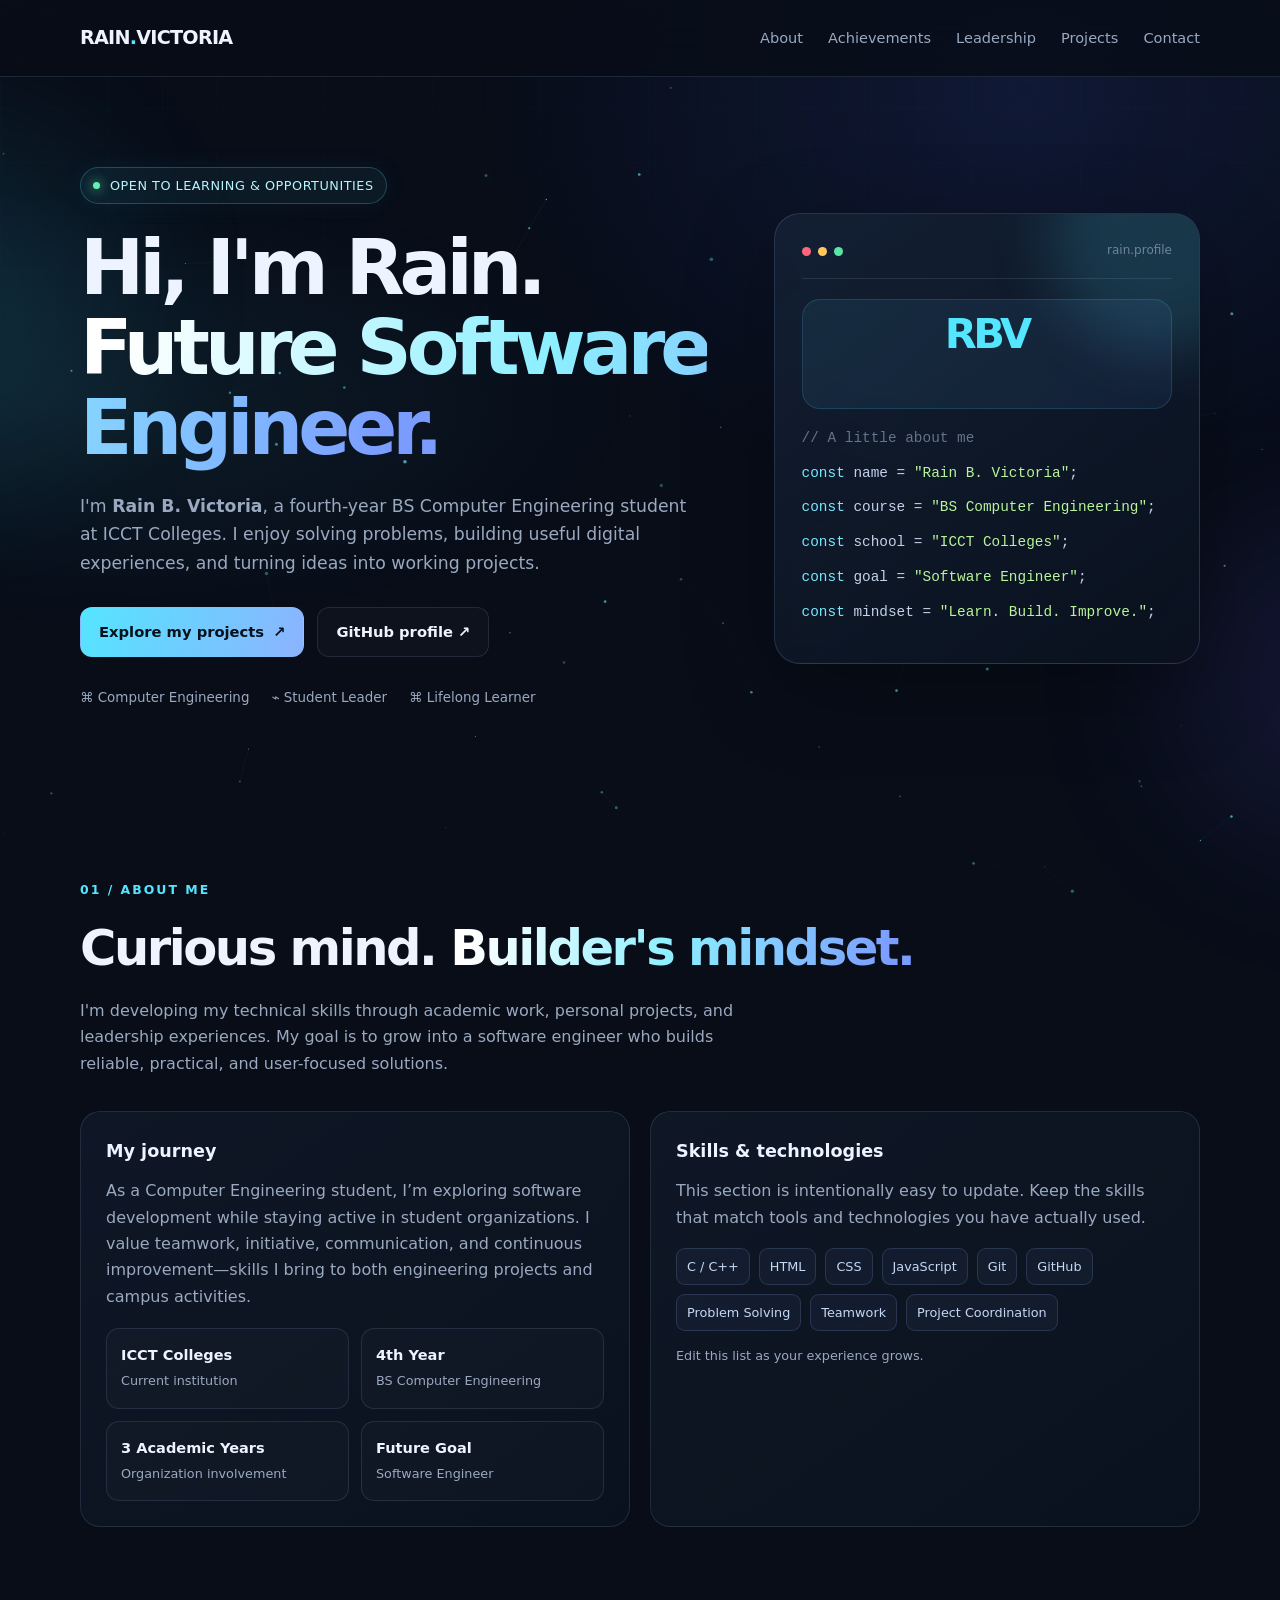
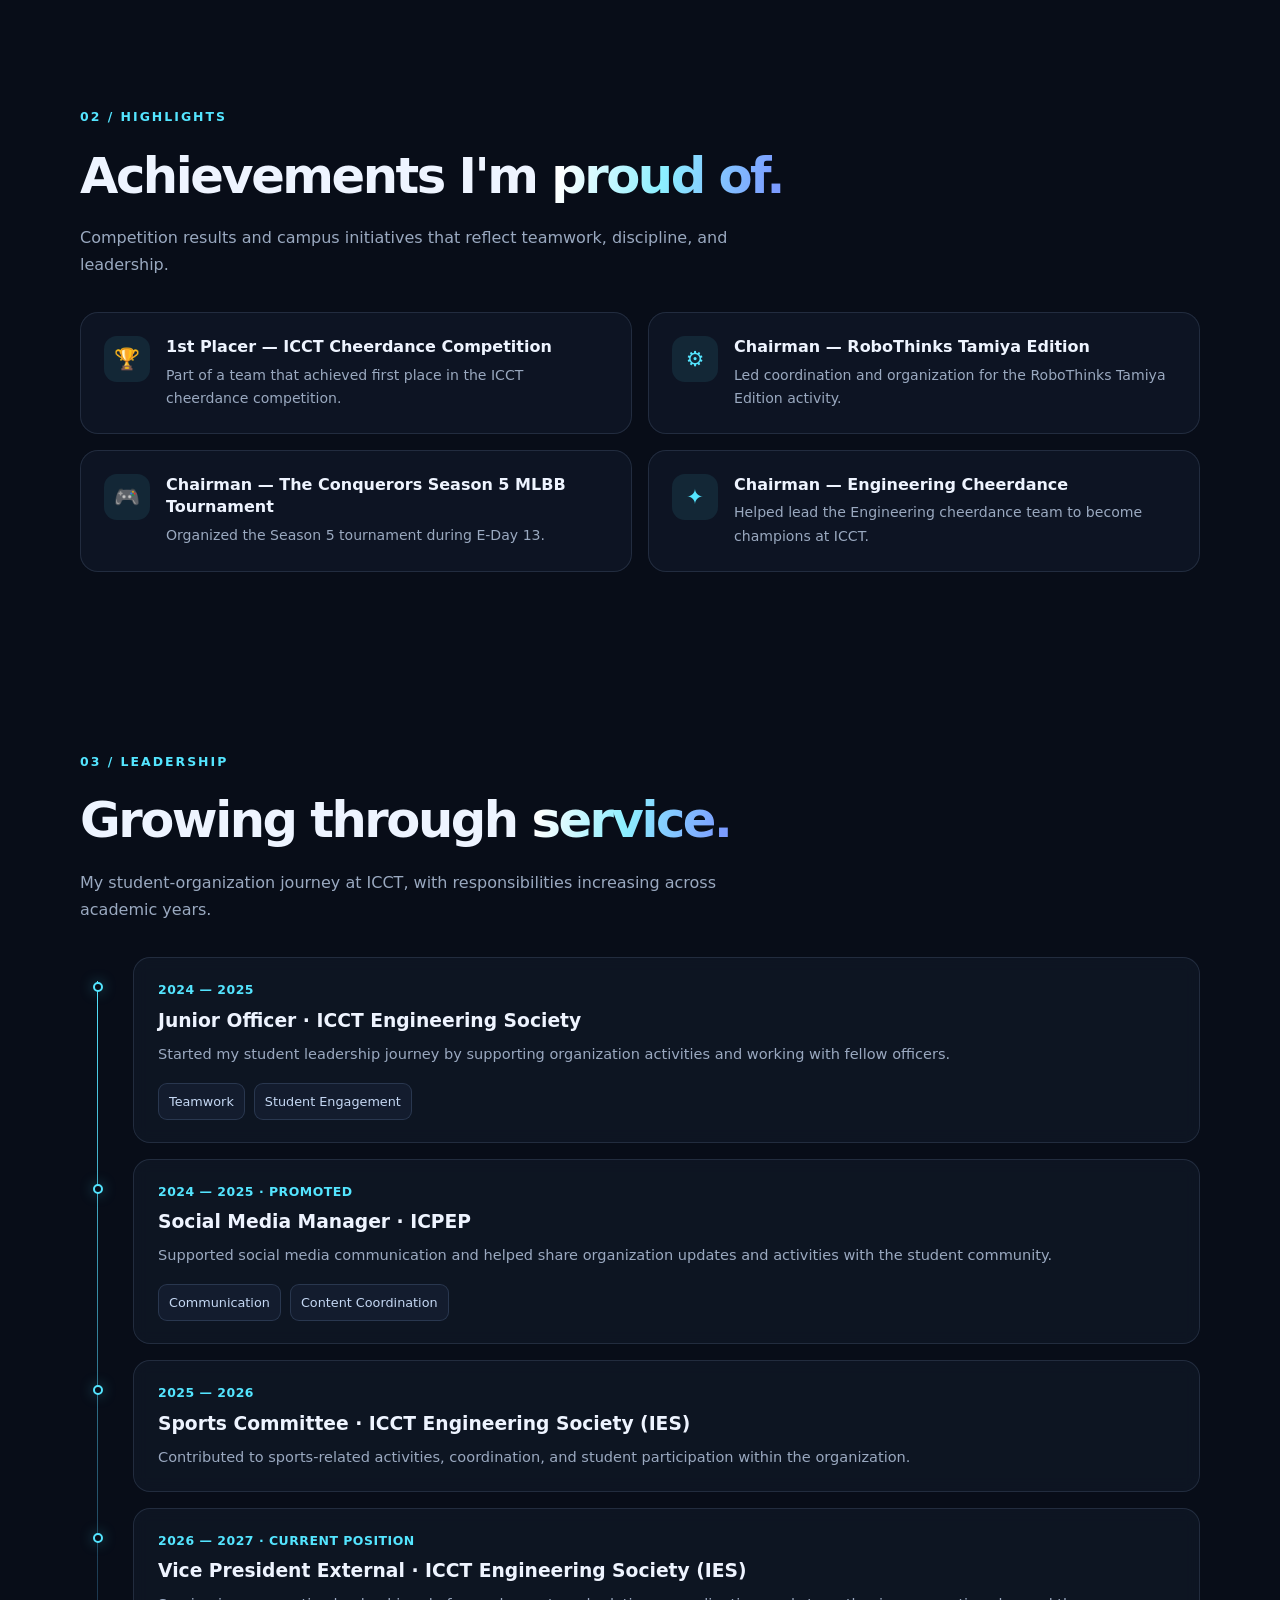
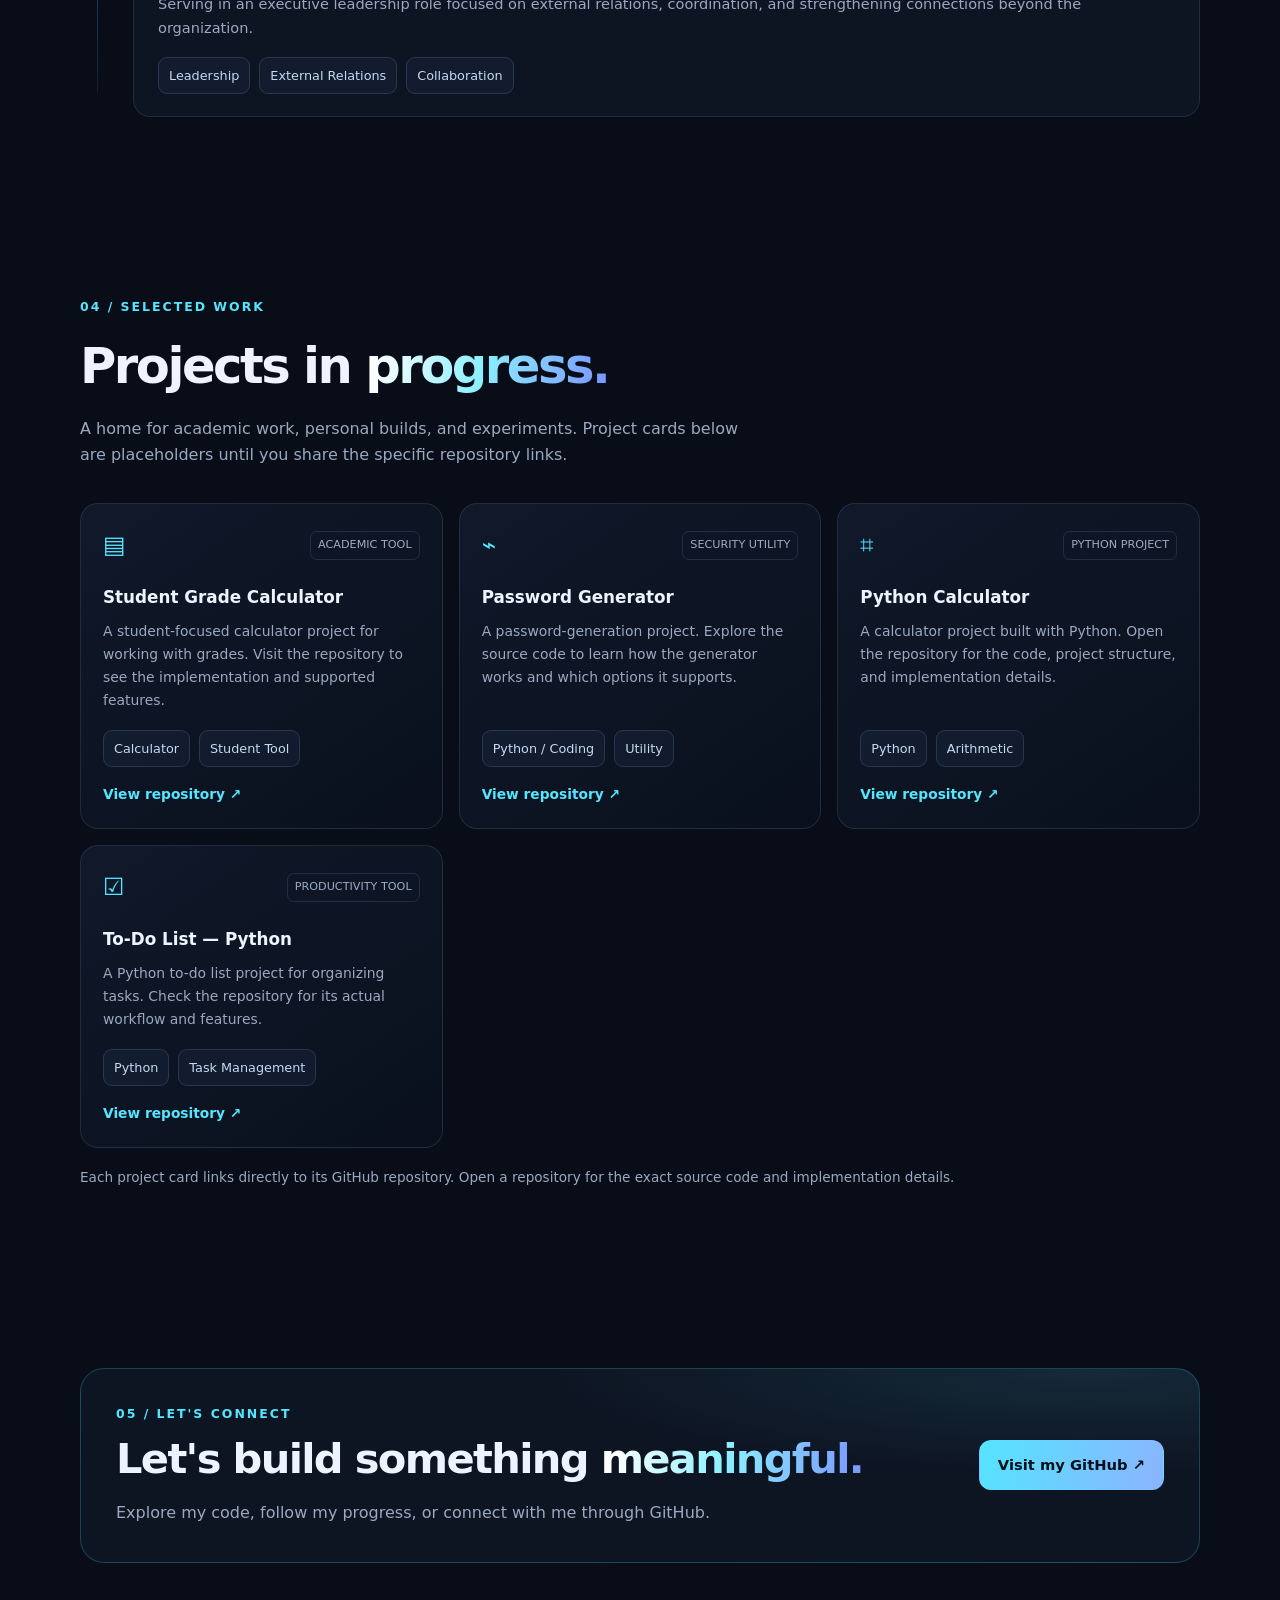
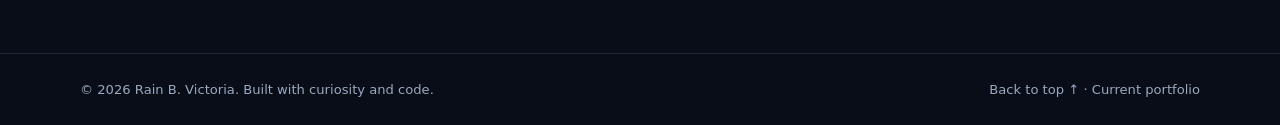
==== commit 64f537fc: "Add files via upload" ====
--- a/index.html
+++ b/index.html
@@ -90,11 +90,36 @@
       <div class="container">
         <div class="section-head reveal"><div class="kicker">04 / Selected work</div><h2>Projects in <span class="gradient">progress.</span></h2><p>A home for academic work, personal builds, and experiments. Project cards below are placeholders until you share the specific repository links.</p></div>
         <div class="projects-grid">
-          <article class="project reveal"><div class="project-top"><span class="project-symbol">⌘</span><span class="project-type">WEB DEVELOPMENT</span></div><h3>IskolarHub</h3><p>A scholarship discovery concept intended to help students find opportunities that match their needs. Add your project repository and confirmed feature details here.</p><div class="skill-list"><span class="chip">Capstone</span><span class="chip">Web App</span></div><a class="project-link" href="https://github.com/rainvictoria098-cpu" target="_blank" rel="noopener noreferrer">Add repository link ↗</a></article>
-          <article class="project reveal"><div class="project-top"><span class="project-symbol">▧</span><span class="project-type">ACADEMIC PROJECT</span></div><h3>Project 02 — Coming soon</h3><p>Replace this card with your next project title, what it does, your contribution, and the technologies used.</p><div class="skill-list"><span class="chip">Your tech stack</span><span class="chip">Your role</span></div><a class="project-link" href="https://github.com/rainvictoria098-cpu" target="_blank" rel="noopener noreferrer">Browse GitHub ↗</a></article>
-          <article class="project reveal"><div class="project-top"><span class="project-symbol">⌁</span><span class="project-type">EXPERIMENT</span></div><h3>Project 03 — Coming soon</h3><p>Showcase a useful tool, class activity, hardware project, or coding experiment you want employers to see.</p><div class="skill-list"><span class="chip">In development</span><span class="chip">Portfolio</span></div><a class="project-link" href="https://github.com/rainvictoria098-cpu" target="_blank" rel="noopener noreferrer">Browse GitHub ↗</a></article>
+          <article class="project reveal">
+            <div class="project-top"><span class="project-symbol">▤</span><span class="project-type">ACADEMIC TOOL</span></div>
+            <h3>Student Grade Calculator</h3>
+            <p>A student-focused calculator project for working with grades. Visit the repository to see the implementation and supported features.</p>
+            <div class="skill-list"><span class="chip">Calculator</span><span class="chip">Student Tool</span></div>
+            <a class="project-link" href="https://github.com/rainvictoria098-cpu/student-grade-calculator" target="_blank" rel="noopener noreferrer">View repository ↗</a>
+          </article>
+          <article class="project reveal">
+            <div class="project-top"><span class="project-symbol">⌁</span><span class="project-type">SECURITY UTILITY</span></div>
+            <h3>Password Generator</h3>
+            <p>A password-generation project. Explore the source code to learn how the generator works and which options it supports.</p>
+            <div class="skill-list"><span class="chip">Python / Coding</span><span class="chip">Utility</span></div>
+            <a class="project-link" href="https://github.com/rainvictoria098-cpu/password-generator" target="_blank" rel="noopener noreferrer">View repository ↗</a>
+          </article>
+          <article class="project reveal">
+            <div class="project-top"><span class="project-symbol">⌗</span><span class="project-type">PYTHON PROJECT</span></div>
+            <h3>Python Calculator</h3>
+            <p>A calculator project built with Python. Open the repository for the code, project structure, and implementation details.</p>
+            <div class="skill-list"><span class="chip">Python</span><span class="chip">Arithmetic</span></div>
+            <a class="project-link" href="https://github.com/rainvictoria098-cpu/python-calculator-" target="_blank" rel="noopener noreferrer">View repository ↗</a>
+          </article>
+          <article class="project reveal">
+            <div class="project-top"><span class="project-symbol">☑</span><span class="project-type">PRODUCTIVITY TOOL</span></div>
+            <h3>To-Do List — Python</h3>
+            <p>A Python to-do list project for organizing tasks. Check the repository for its actual workflow and features.</p>
+            <div class="skill-list"><span class="chip">Python</span><span class="chip">Task Management</span></div>
+            <a class="project-link" href="https://github.com/rainvictoria098-cpu/todo-list-python" target="_blank" rel="noopener noreferrer">View repository ↗</a>
+          </article>
         </div>
-        <p class="project-note">Tip: send the repository URL, project name, short description, and technologies for each project. These placeholders can then be replaced with accurate project cards.</p>
+        <p class="project-note">Each project card links directly to its GitHub repository. Open a repository for the exact source code and implementation details.</p>
       </div>
     </section>
 
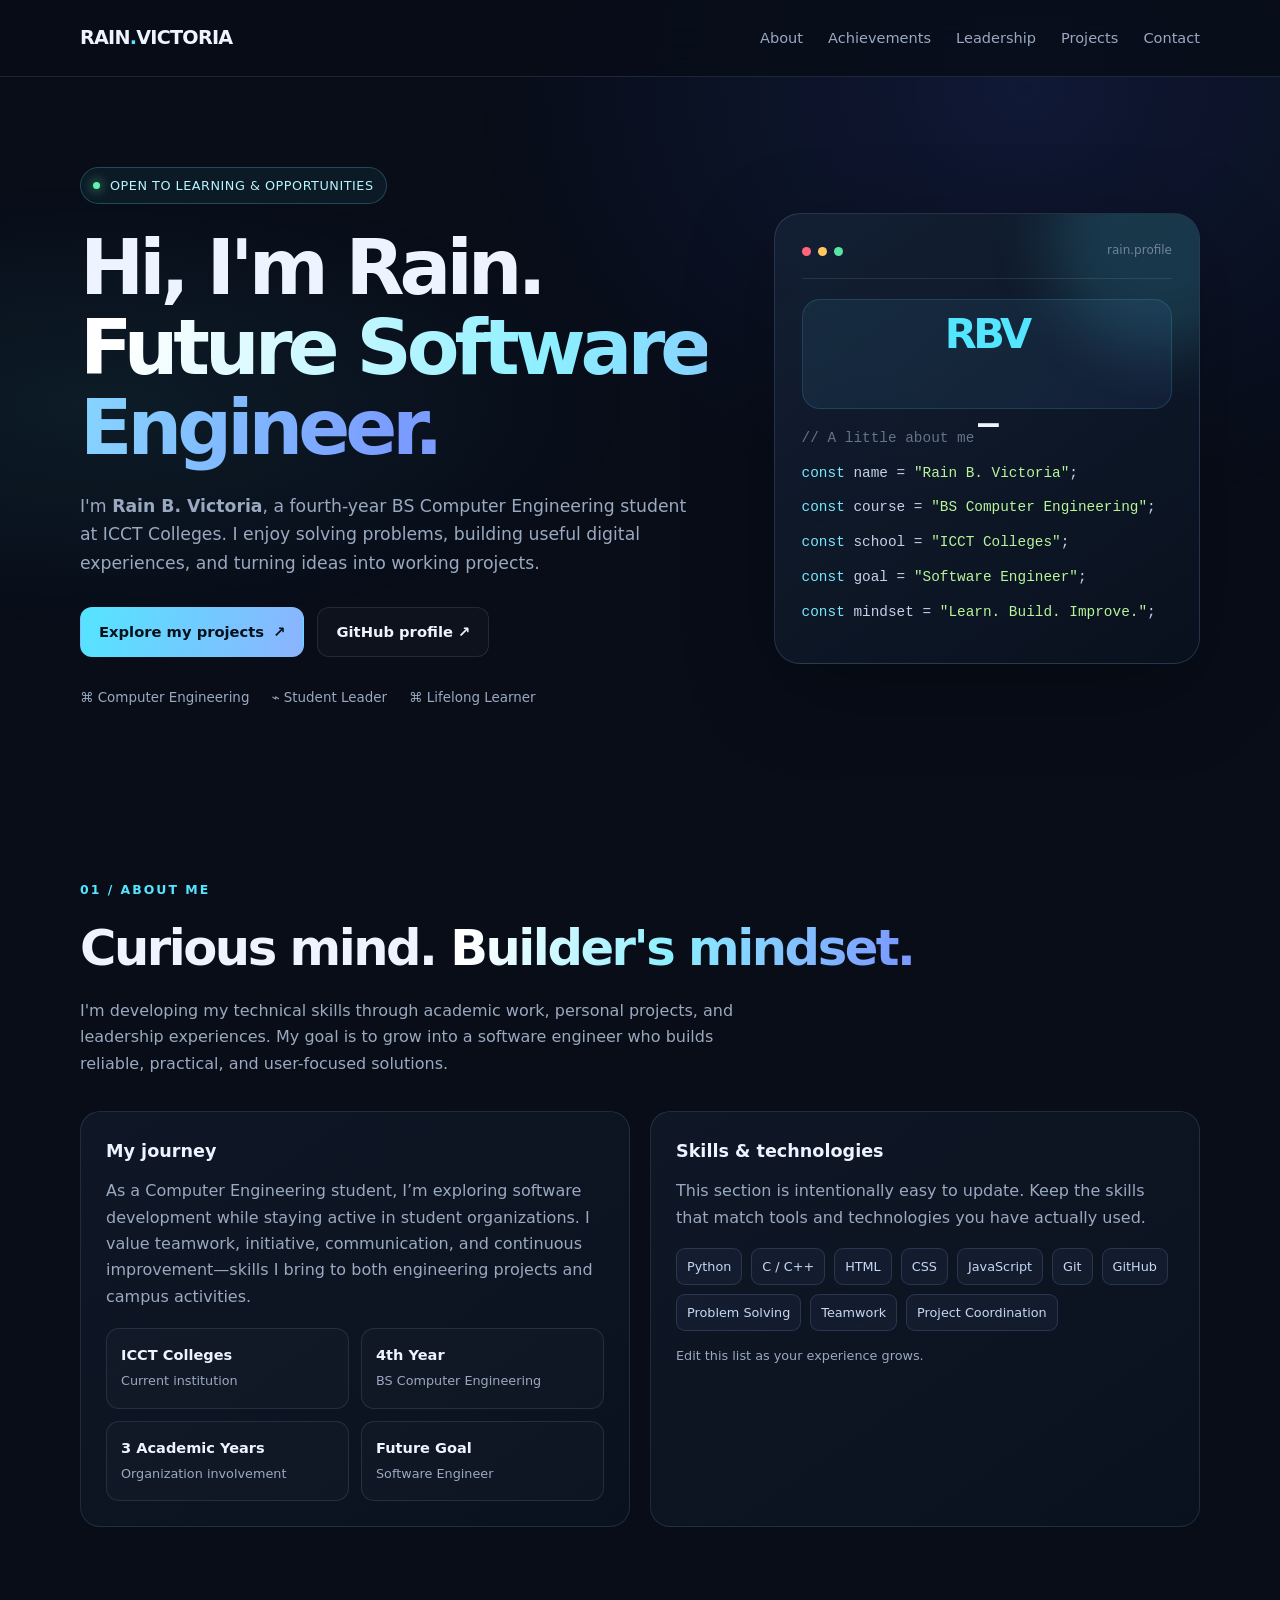
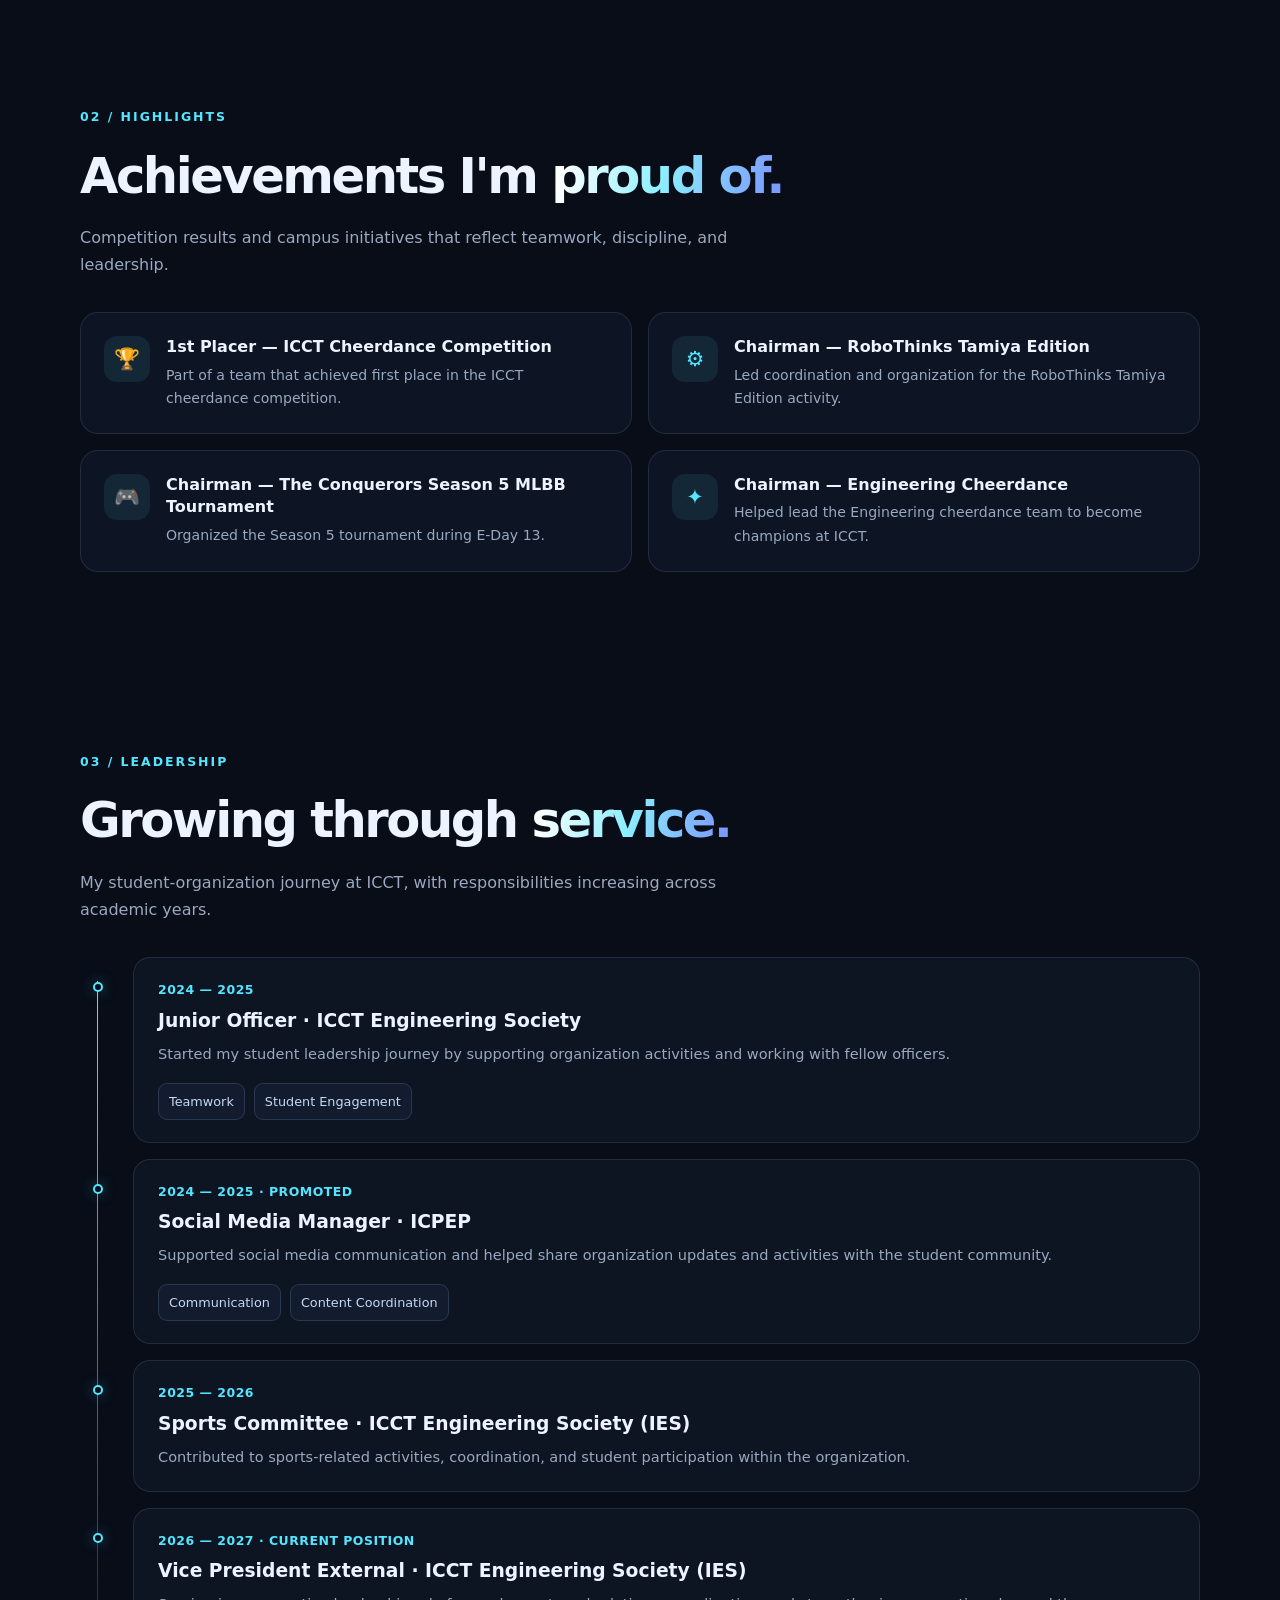
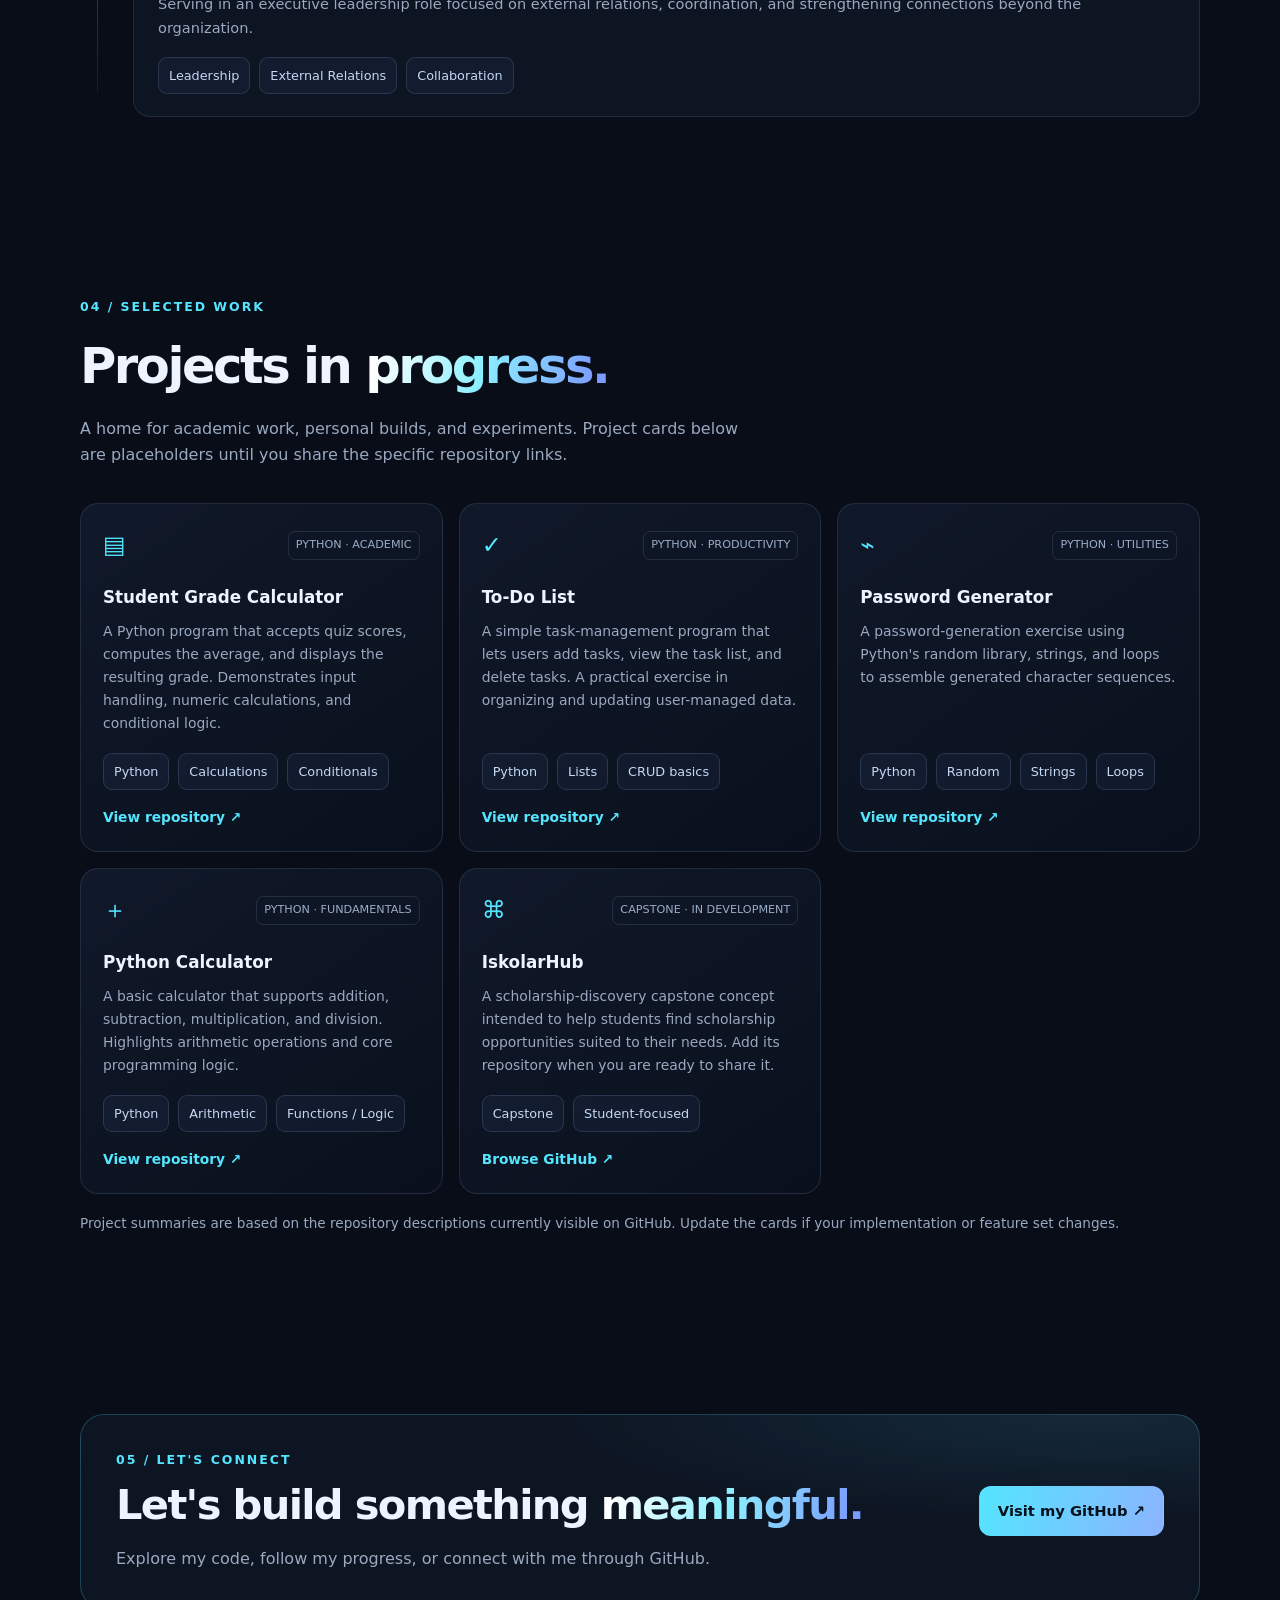
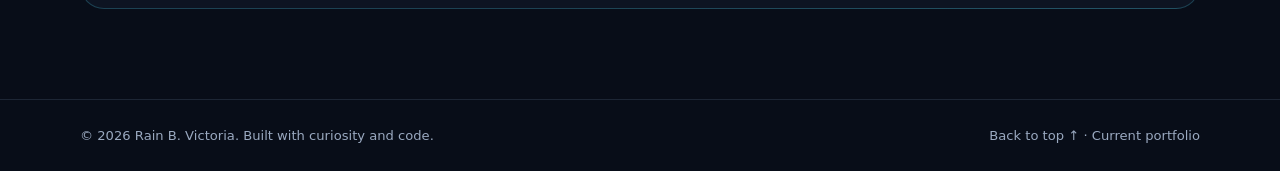
==== commit 9568bf6e: "Add files via upload" ====
--- a/index.html
+++ b/index.html
@@ -6,14 +6,65 @@
   <meta name="description" content="Rain B. Victoria — Fourth-year BS Computer Engineering student at ICCT Colleges and aspiring Software Engineer.">
   <meta name="theme-color" content="#080d18">
   <title>Rain B. Victoria | Aspiring Software Engineer</title>
-    <link rel="stylesheet" href="styles.css">
-
+  <style>
+    :root{--bg:#080d18;--panel:#101827;--panel2:#0d1422;--text:#eef4ff;--muted:#9aa9c0;--cyan:#54e5ff;--blue:#638cff;--line:rgba(156,181,220,.15);--glow:rgba(84,229,255,.15)}
+    *{box-sizing:border-box;margin:0;padding:0}
+    html{scroll-behavior:smooth;scroll-padding-top:90px}
+    body{font-family:Inter,ui-sans-serif,system-ui,-apple-system,BlinkMacSystemFont,"Segoe UI",sans-serif;background:var(--bg);color:var(--text);line-height:1.65;overflow-x:hidden}
+    body:before{content:"";position:fixed;inset:0;pointer-events:none;z-index:-1;background:radial-gradient(ellipse at 80% 10%,rgba(67,105,255,.13),transparent 38%),radial-gradient(ellipse at 8% 45%,rgba(84,229,255,.07),transparent 32%)}
+    a{color:inherit;text-decoration:none}.container{width:min(1120px,calc(100% - 40px));margin:auto}
+    .nav-wrap{position:sticky;top:0;z-index:20;background:rgba(8,13,24,.82);backdrop-filter:blur(18px);border-bottom:1px solid var(--line)}
+    nav{height:76px;display:flex;align-items:center;justify-content:space-between;gap:20px}
+    .brand{font-weight:850;letter-spacing:-.04em;font-size:1.2rem}.brand span{color:var(--cyan)}
+    .nav-links{display:flex;align-items:center;gap:25px;color:var(--muted);font-size:.91rem}.nav-links a:hover{color:var(--cyan)}
+    .menu-btn{display:none;background:transparent;border:1px solid var(--line);color:var(--text);border-radius:10px;padding:8px 11px}
+    .hero{min-height:660px;display:grid;grid-template-columns:1.2fr .8fr;align-items:center;gap:54px;padding:90px 0 80px}
+    .eyebrow{display:inline-flex;align-items:center;gap:10px;border:1px solid rgba(84,229,255,.24);background:rgba(84,229,255,.06);color:#b8f5ff;padding:7px 12px;border-radius:100px;font-size:.8rem;letter-spacing:.04em}
+    .dot{height:7px;width:7px;background:#63f2ad;border-radius:50%;box-shadow:0 0 12px #63f2ad}
+    h1{font-size:clamp(2.8rem,6vw,5.6rem);line-height:1.04;letter-spacing:-.065em;margin:24px 0}
+    .gradient{background:linear-gradient(100deg,#fff 5%,#8cefff 48%,#7b9cff 95%);-webkit-background-clip:text;background-clip:text;color:transparent}
+    .hero p{max-width:610px;color:var(--muted);font-size:1.08rem}
+    .hero-actions{display:flex;flex-wrap:wrap;gap:13px;margin-top:30px}
+    .btn{display:inline-flex;align-items:center;justify-content:center;gap:9px;padding:12px 18px;border-radius:12px;font-weight:750;font-size:.92rem;border:1px solid var(--line);transition:.22s}
+    .btn-primary{background:linear-gradient(110deg,var(--cyan),#8cb3ff);color:#07111c;border-color:transparent}.btn:hover{transform:translateY(-3px);box-shadow:0 12px 35px rgba(84,229,255,.12)}
+    .btn-ghost{background:rgba(255,255,255,.025)}
+    .hero-meta{display:flex;gap:22px;flex-wrap:wrap;margin-top:30px;color:var(--muted);font-size:.84rem}.hero-meta span{display:flex;align-items:center;gap:8px}
+    .hero-card{position:relative;border:1px solid rgba(130,168,225,.2);border-radius:26px;padding:27px;background:linear-gradient(145deg,rgba(20,32,52,.95),rgba(10,17,30,.9));box-shadow:0 25px 90px rgba(0,0,0,.28);overflow:hidden}
+    .hero-card:before{content:"";position:absolute;width:230px;height:230px;border-radius:50%;background:var(--glow);filter:blur(30px);right:-80px;top:-90px}
+    .terminal-top{display:flex;align-items:center;gap:7px;border-bottom:1px solid var(--line);padding-bottom:17px;margin-bottom:20px;position:relative}
+    .terminal-top i{width:9px;height:9px;border-radius:50%;background:#ff667c}.terminal-top i:nth-child(2){background:#ffc75e}.terminal-top i:nth-child(3){background:#58e6a2}
+    .terminal-label{margin-left:auto;color:#71829e;font-size:.75rem}
+    .code-line{font-family:ui-monospace,SFMono-Regular,Consolas,monospace;font-size:.9rem;margin:11px 0;color:#c3d2e9;overflow-wrap:anywhere}.code-line .key{color:#77e8ff}.code-line .value{color:#b8f59a}.code-line .comment{color:#64748b}
+    .profile-mark{display:grid;place-items:center;width:100%;height:110px;margin:10px 0 18px;border:1px solid rgba(84,229,255,.15);border-radius:18px;background:linear-gradient(135deg,rgba(84,229,255,.08),rgba(99,140,255,.08));font-size:2.6rem;font-weight:900;letter-spacing:-.08em;color:var(--cyan)}
+    section{padding:90px 0}.section-head{margin-bottom:34px}.kicker{font-size:.78rem;color:var(--cyan);font-weight:800;text-transform:uppercase;letter-spacing:.16em}.section-head h2{font-size:clamp(2rem,4vw,3.1rem);letter-spacing:-.05em;margin:8px 0}.section-head p{color:var(--muted);max-width:680px}
+    .about-grid{display:grid;grid-template-columns:1fr 1fr;gap:20px}.panel{border:1px solid var(--line);background:linear-gradient(145deg,rgba(16,24,39,.94),rgba(11,18,31,.9));border-radius:20px;padding:25px}
+    .panel h3{font-size:1.1rem;margin-bottom:12px}.panel p{color:var(--muted)}.facts{display:grid;grid-template-columns:1fr 1fr;gap:12px;margin-top:18px}
+    .fact{padding:14px;border:1px solid var(--line);border-radius:13px;background:rgba(255,255,255,.018)}.fact strong{display:block;font-size:.91rem}.fact span{font-size:.8rem;color:var(--muted)}
+    .skill-list{display:flex;flex-wrap:wrap;gap:9px;margin-top:17px}.chip{font-size:.8rem;color:#c5d8f4;border:1px solid rgba(128,161,209,.2);background:rgba(105,145,210,.07);padding:7px 10px;border-radius:9px}
+    .achievement-grid{display:grid;grid-template-columns:repeat(2,1fr);gap:16px}
+    .achievement{position:relative;display:flex;gap:16px;padding:23px;border:1px solid var(--line);border-radius:18px;background:rgba(16,24,39,.78);transition:.22s}
+    .achievement:hover,.project:hover{transform:translateY(-4px);border-color:rgba(84,229,255,.4)}
+    .icon-box{flex:0 0 46px;height:46px;border-radius:13px;display:grid;place-items:center;background:rgba(84,229,255,.09);color:var(--cyan);font-size:1.3rem}
+    .achievement h3{font-size:1rem;line-height:1.4;margin-bottom:5px}.achievement p{color:var(--muted);font-size:.88rem}
+    .timeline{position:relative;display:grid;gap:16px}.timeline:before{content:"";position:absolute;left:17px;top:24px;bottom:24px;width:1px;background:linear-gradient(var(--cyan),rgba(99,140,255,.12))}
+    .timeline-item{position:relative;margin-left:0;display:grid;grid-template-columns:36px 1fr;gap:17px}.timeline-dot{z-index:1;margin-top:25px;width:10px;height:10px;border:2px solid var(--cyan);background:var(--bg);border-radius:50%;justify-self:center;box-shadow:0 0 14px rgba(84,229,255,.35)}
+    .timeline-content{padding:22px 24px;border:1px solid var(--line);border-radius:17px;background:rgba(16,24,39,.76)}
+    .timeline-date{font-size:.78rem;color:var(--cyan);font-weight:800;letter-spacing:.04em}.timeline-content h3{margin:5px 0}.timeline-content p{color:var(--muted);font-size:.91rem}
+    .projects-grid{display:grid;grid-template-columns:repeat(3,1fr);gap:16px}
+    .project{padding:22px;border:1px solid var(--line);border-radius:18px;background:linear-gradient(145deg,rgba(17,26,43,.95),rgba(10,17,29,.95));display:flex;flex-direction:column;min-height:245px;transition:.22s}
+    .project-top{display:flex;justify-content:space-between;align-items:center;margin-bottom:19px}.project-symbol{font-size:1.5rem;color:var(--cyan)}.project-type{font-size:.7rem;color:#9aacc7;border:1px solid var(--line);padding:4px 7px;border-radius:7px}
+    .project h3{font-size:1.05rem;margin-bottom:8px}.project p{font-size:.87rem;color:var(--muted);margin-bottom:18px}.project .skill-list{margin-top:auto;margin-bottom:16px}.project-link{font-size:.86rem;font-weight:750;color:var(--cyan)}
+    .project-note{color:var(--muted);font-size:.85rem;margin-top:18px}
+    .contact-panel{display:flex;align-items:center;justify-content:space-between;gap:25px;padding:35px;border:1px solid rgba(84,229,255,.22);border-radius:24px;background:radial-gradient(ellipse at 90% 0%,rgba(84,229,255,.1),transparent 40%),var(--panel2)}
+    .contact-panel h2{font-size:clamp(1.7rem,4vw,2.6rem);letter-spacing:-.04em}.contact-panel p{color:var(--muted);margin-top:7px}
+    footer{border-top:1px solid var(--line);padding:25px 0;color:var(--muted);font-size:.82rem}.footer-inner{display:flex;justify-content:space-between;gap:15px;flex-wrap:wrap}
+    .reveal{opacity:0;transform:translateY(18px);transition:opacity .6s ease,transform .6s ease}.reveal.visible{opacity:1;transform:translateY(0)}
+    @media(max-width:850px){.hero{grid-template-columns:1fr;gap:32px;padding-top:65px}.hero-card{max-width:560px}.projects-grid{grid-template-columns:repeat(2,1fr)}.nav-links{gap:14px}}
+    @media(max-width:620px){.container{width:min(100% - 28px,1120px)}nav{height:66px}.menu-btn{display:block}.nav-links{display:none;position:absolute;top:66px;left:0;right:0;padding:20px;background:#0b1220;border-bottom:1px solid var(--line);flex-direction:column;align-items:flex-start}.nav-links.open{display:flex}.hero{min-height:auto;padding:65px 0 55px}section{padding:65px 0}.about-grid,.achievement-grid,.projects-grid{grid-template-columns:1fr}.contact-panel{align-items:flex-start;flex-direction:column;padding:25px}.facts{grid-template-columns:1fr 1fr}.hero-meta{gap:13px}.hero-card{padding:20px}}
+    @media(prefers-reduced-motion:reduce){html{scroll-behavior:auto}.reveal{opacity:1;transform:none;transition:none}*{transition:none!important}}
+  </style>
 </head>
 <body>
-  <canvas id="space-canvas" aria-hidden="true"></canvas>
-  <div class="space-grid" aria-hidden="true"></div>
-  <div class="ambient-orb orb-one" aria-hidden="true"></div>
-  <div class="ambient-orb orb-two" aria-hidden="true"></div>
   <div class="nav-wrap">
     <nav class="container">
       <a class="brand" href="#home">RAIN<span>.</span>VICTORIA</a>
@@ -55,7 +106,7 @@
             <div class="facts"><div class="fact"><strong>ICCT Colleges</strong><span>Current institution</span></div><div class="fact"><strong>4th Year</strong><span>BS Computer Engineering</span></div><div class="fact"><strong>3 Academic Years</strong><span>Organization involvement</span></div><div class="fact"><strong>Future Goal</strong><span>Software Engineer</span></div></div>
           </article>
           <article class="panel reveal"><h3>Skills & technologies</h3><p>This section is intentionally easy to update. Keep the skills that match tools and technologies you have actually used.</p>
-            <div class="skill-list"><span class="chip">C / C++</span><span class="chip">HTML</span><span class="chip">CSS</span><span class="chip">JavaScript</span><span class="chip">Git</span><span class="chip">GitHub</span><span class="chip">Problem Solving</span><span class="chip">Teamwork</span><span class="chip">Project Coordination</span></div>
+            <div class="skill-list"><span class="chip">Python</span><span class="chip">C / C++</span><span class="chip">HTML</span><span class="chip">CSS</span><span class="chip">JavaScript</span><span class="chip">Git</span><span class="chip">GitHub</span><span class="chip">Problem Solving</span><span class="chip">Teamwork</span><span class="chip">Project Coordination</span></div>
             <p style="font-size:.8rem;margin-top:14px">Edit this list as your experience grows.</p>
           </article>
         </div>
@@ -90,36 +141,13 @@
       <div class="container">
         <div class="section-head reveal"><div class="kicker">04 / Selected work</div><h2>Projects in <span class="gradient">progress.</span></h2><p>A home for academic work, personal builds, and experiments. Project cards below are placeholders until you share the specific repository links.</p></div>
         <div class="projects-grid">
-          <article class="project reveal">
-            <div class="project-top"><span class="project-symbol">▤</span><span class="project-type">ACADEMIC TOOL</span></div>
-            <h3>Student Grade Calculator</h3>
-            <p>A student-focused calculator project for working with grades. Visit the repository to see the implementation and supported features.</p>
-            <div class="skill-list"><span class="chip">Calculator</span><span class="chip">Student Tool</span></div>
-            <a class="project-link" href="https://github.com/rainvictoria098-cpu/student-grade-calculator" target="_blank" rel="noopener noreferrer">View repository ↗</a>
-          </article>
-          <article class="project reveal">
-            <div class="project-top"><span class="project-symbol">⌁</span><span class="project-type">SECURITY UTILITY</span></div>
-            <h3>Password Generator</h3>
-            <p>A password-generation project. Explore the source code to learn how the generator works and which options it supports.</p>
-            <div class="skill-list"><span class="chip">Python / Coding</span><span class="chip">Utility</span></div>
-            <a class="project-link" href="https://github.com/rainvictoria098-cpu/password-generator" target="_blank" rel="noopener noreferrer">View repository ↗</a>
-          </article>
-          <article class="project reveal">
-            <div class="project-top"><span class="project-symbol">⌗</span><span class="project-type">PYTHON PROJECT</span></div>
-            <h3>Python Calculator</h3>
-            <p>A calculator project built with Python. Open the repository for the code, project structure, and implementation details.</p>
-            <div class="skill-list"><span class="chip">Python</span><span class="chip">Arithmetic</span></div>
-            <a class="project-link" href="https://github.com/rainvictoria098-cpu/python-calculator-" target="_blank" rel="noopener noreferrer">View repository ↗</a>
-          </article>
-          <article class="project reveal">
-            <div class="project-top"><span class="project-symbol">☑</span><span class="project-type">PRODUCTIVITY TOOL</span></div>
-            <h3>To-Do List — Python</h3>
-            <p>A Python to-do list project for organizing tasks. Check the repository for its actual workflow and features.</p>
-            <div class="skill-list"><span class="chip">Python</span><span class="chip">Task Management</span></div>
-            <a class="project-link" href="https://github.com/rainvictoria098-cpu/todo-list-python" target="_blank" rel="noopener noreferrer">View repository ↗</a>
-          </article>
+          <article class="project reveal"><div class="project-top"><span class="project-symbol">▤</span><span class="project-type">PYTHON · ACADEMIC</span></div><h3>Student Grade Calculator</h3><p>A Python program that accepts quiz scores, computes the average, and displays the resulting grade. Demonstrates input handling, numeric calculations, and conditional logic.</p><div class="skill-list"><span class="chip">Python</span><span class="chip">Calculations</span><span class="chip">Conditionals</span></div><a class="project-link" href="https://github.com/rainvictoria098-cpu/student-grade-calculator" target="_blank" rel="noopener noreferrer">View repository ↗</a></article>
+          <article class="project reveal"><div class="project-top"><span class="project-symbol">✓</span><span class="project-type">PYTHON · PRODUCTIVITY</span></div><h3>To-Do List</h3><p>A simple task-management program that lets users add tasks, view the task list, and delete tasks. A practical exercise in organizing and updating user-managed data.</p><div class="skill-list"><span class="chip">Python</span><span class="chip">Lists</span><span class="chip">CRUD basics</span></div><a class="project-link" href="https://github.com/rainvictoria098-cpu/todo-list-python" target="_blank" rel="noopener noreferrer">View repository ↗</a></article>
+          <article class="project reveal"><div class="project-top"><span class="project-symbol">⌁</span><span class="project-type">PYTHON · UTILITIES</span></div><h3>Password Generator</h3><p>A password-generation exercise using Python's random library, strings, and loops to assemble generated character sequences.</p><div class="skill-list"><span class="chip">Python</span><span class="chip">Random</span><span class="chip">Strings</span><span class="chip">Loops</span></div><a class="project-link" href="https://github.com/rainvictoria098-cpu/password-generator" target="_blank" rel="noopener noreferrer">View repository ↗</a></article>
+          <article class="project reveal"><div class="project-top"><span class="project-symbol">＋</span><span class="project-type">PYTHON · FUNDAMENTALS</span></div><h3>Python Calculator</h3><p>A basic calculator that supports addition, subtraction, multiplication, and division. Highlights arithmetic operations and core programming logic.</p><div class="skill-list"><span class="chip">Python</span><span class="chip">Arithmetic</span><span class="chip">Functions / Logic</span></div><a class="project-link" href="https://github.com/rainvictoria098-cpu/python-calculator-" target="_blank" rel="noopener noreferrer">View repository ↗</a></article>
+          <article class="project reveal"><div class="project-top"><span class="project-symbol">⌘</span><span class="project-type">CAPSTONE · IN DEVELOPMENT</span></div><h3>IskolarHub</h3><p>A scholarship-discovery capstone concept intended to help students find scholarship opportunities suited to their needs. Add its repository when you are ready to share it.</p><div class="skill-list"><span class="chip">Capstone</span><span class="chip">Student-focused</span></div><a class="project-link" href="https://github.com/rainvictoria098-cpu" target="_blank" rel="noopener noreferrer">Browse GitHub ↗</a></article>
         </div>
-        <p class="project-note">Each project card links directly to its GitHub repository. Open a repository for the exact source code and implementation details.</p>
+        <p class="project-note">Project summaries are based on the repository descriptions currently visible on GitHub. Update the cards if your implementation or feature set changes.</p>
       </div>
     </section>
 
@@ -130,7 +158,21 @@
     </section>
   </main>
   <footer><div class="container footer-inner"><span>© <span id="year"></span> Rain B. Victoria. Built with curiosity and code.</span><span><a href="#home">Back to top ↑</a> · <a href="https://rainvictoria098-cpu.github.io/" target="_blank" rel="noopener noreferrer">Current portfolio</a></span></div></footer>
-    <script src="script.js" defer></script>
-
+  <script>
+    document.getElementById('year').textContent = new Date().getFullYear();
+    const menuBtn = document.getElementById('menuBtn');
+    const navLinks = document.getElementById('navLinks');
+    menuBtn.addEventListener('click', () => navLinks.classList.toggle('open'));
+    navLinks.querySelectorAll('a').forEach(a => a.addEventListener('click', () => navLinks.classList.remove('open')));
+    const observer = new IntersectionObserver(entries => {
+      entries.forEach(entry => {
+        if (entry.isIntersecting) {
+          entry.target.classList.add('visible');
+          observer.unobserve(entry.target);
+        }
+      });
+    }, {threshold: 0.12});
+    document.querySelectorAll('.reveal').forEach(el => observer.observe(el));
+  </script>
 </body>
 </html>
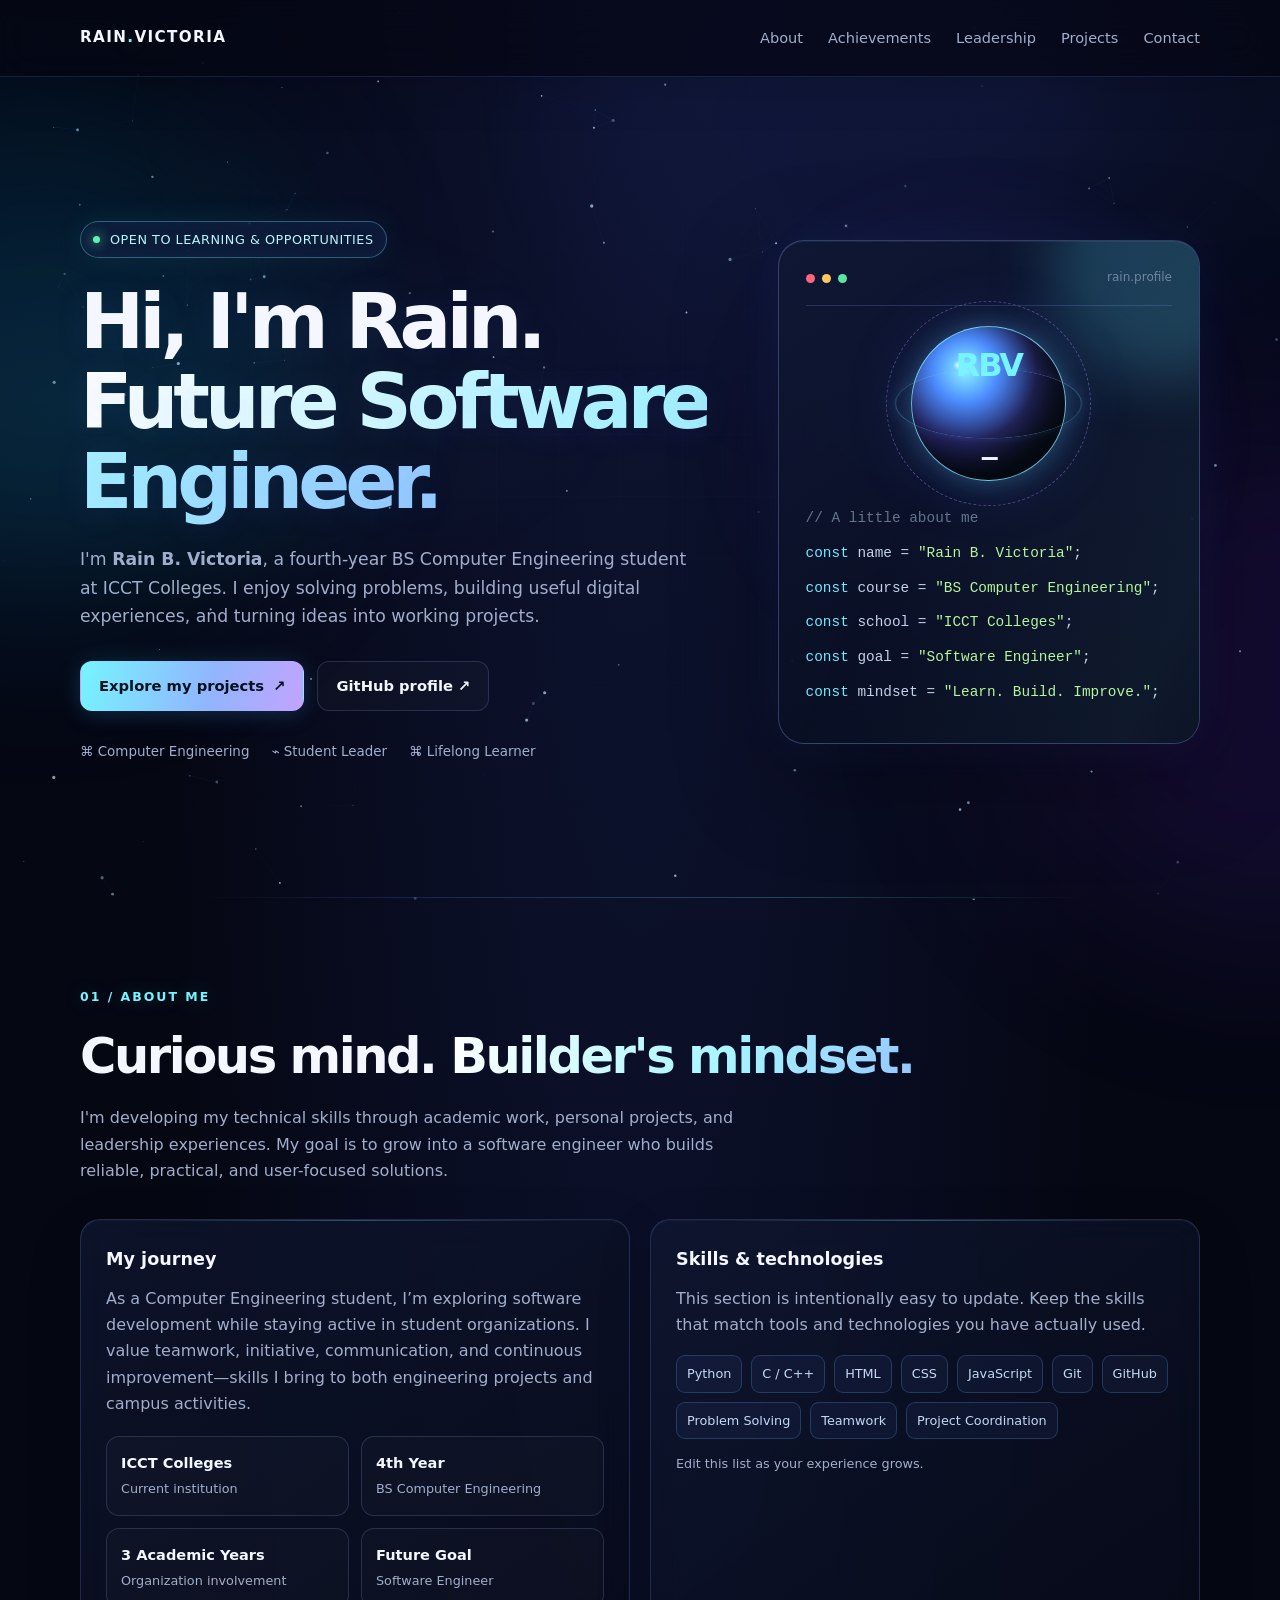
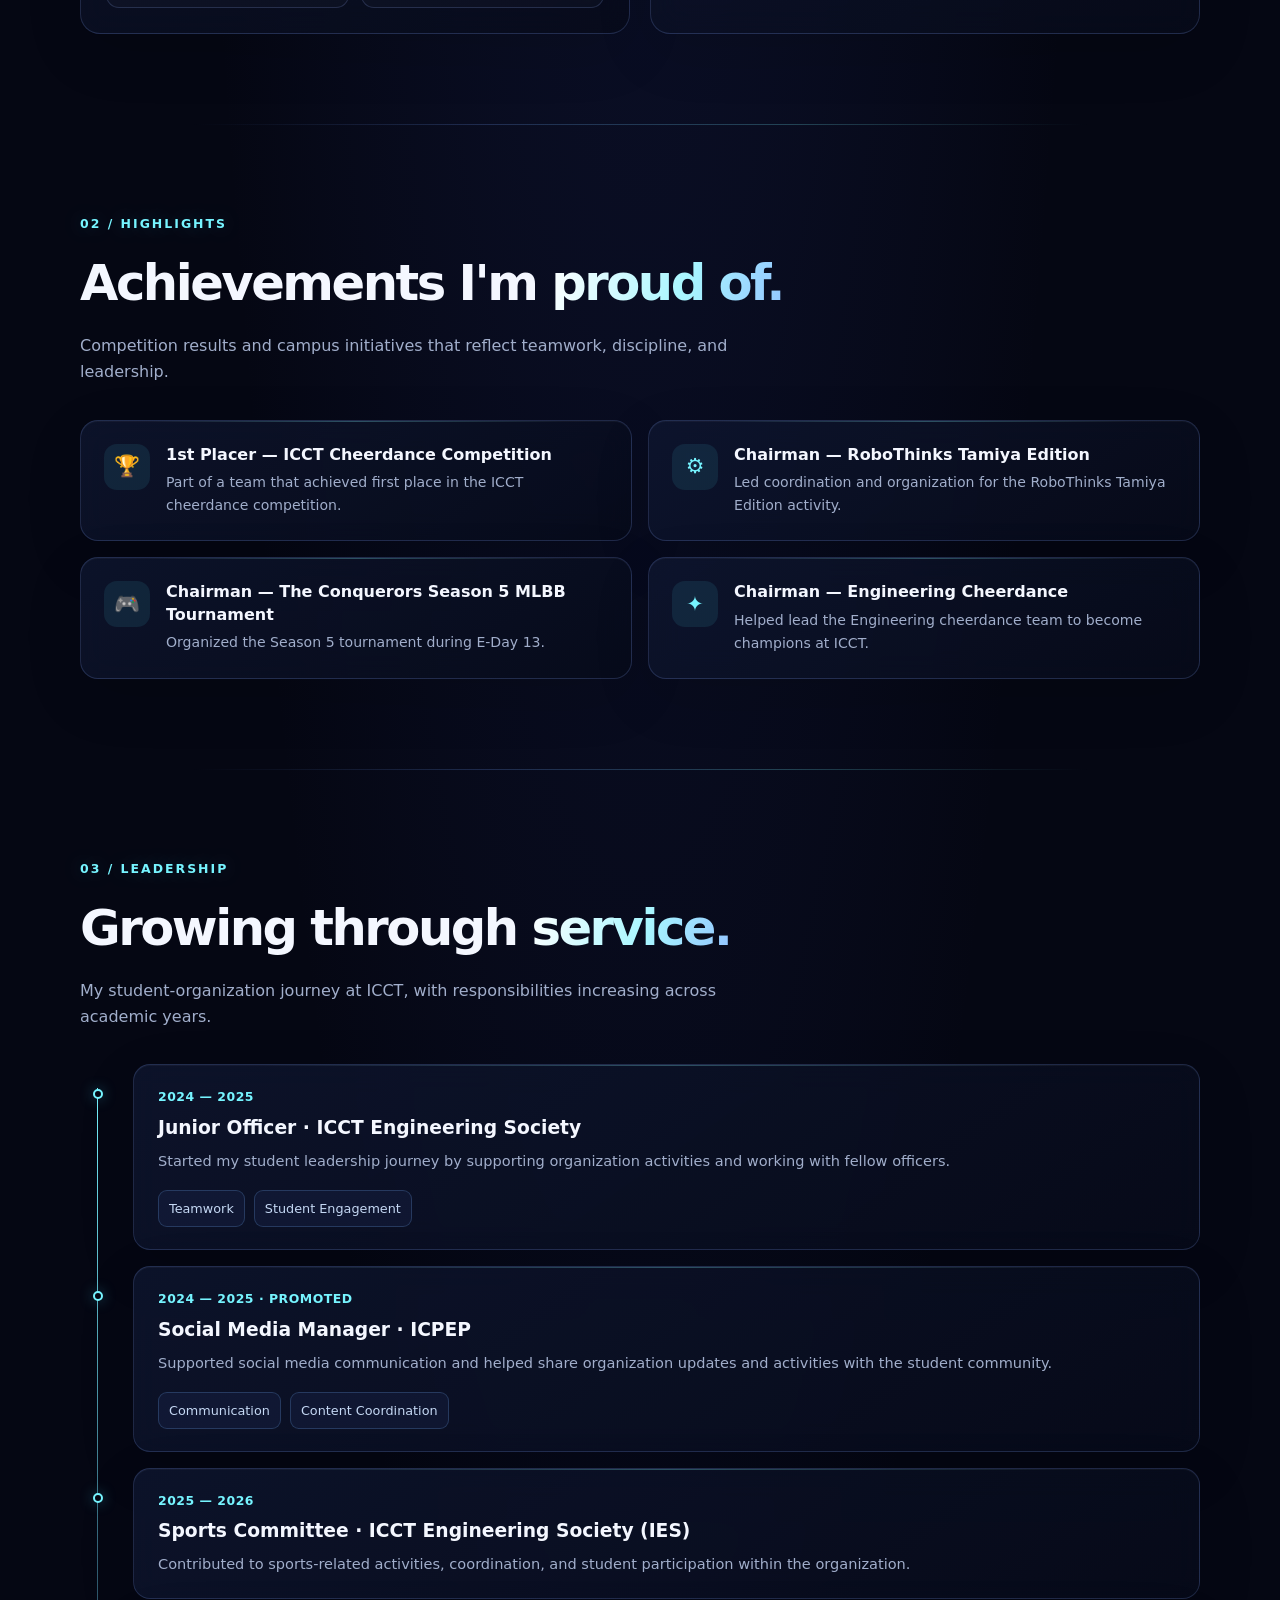
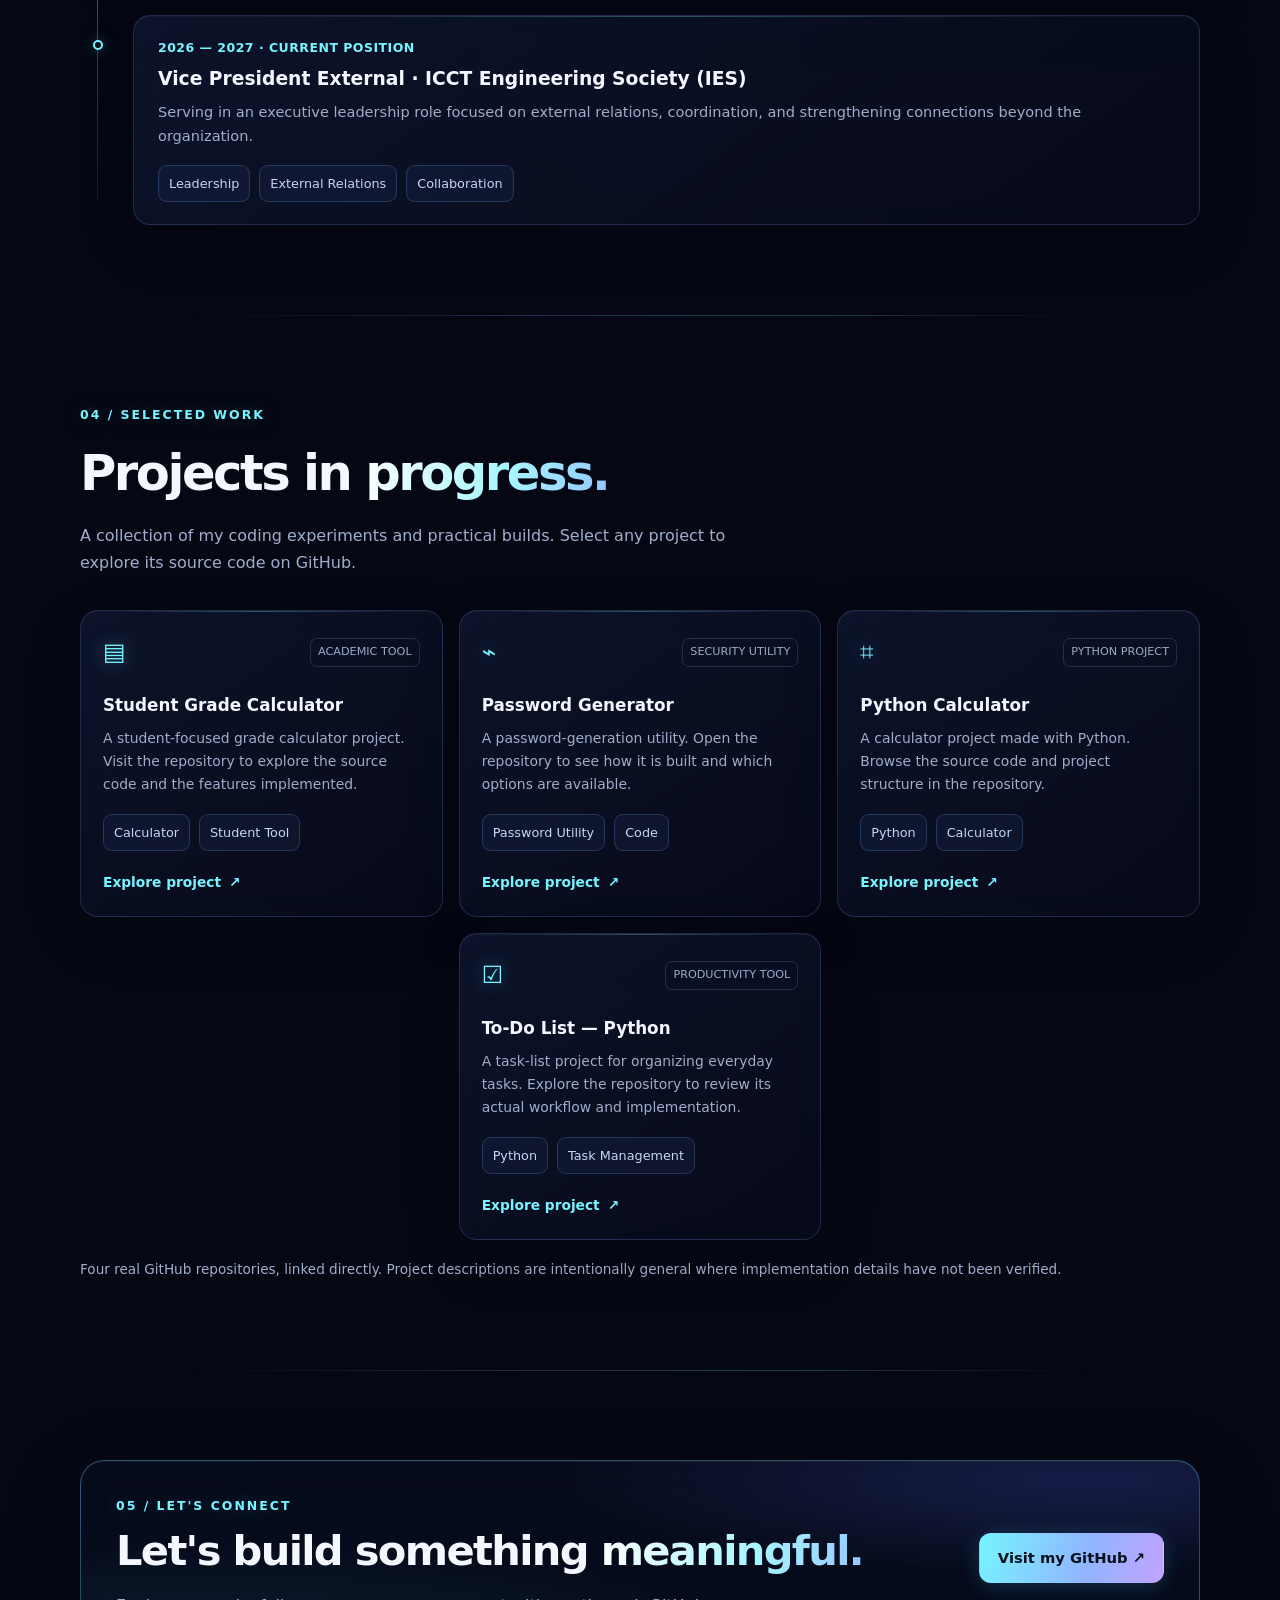
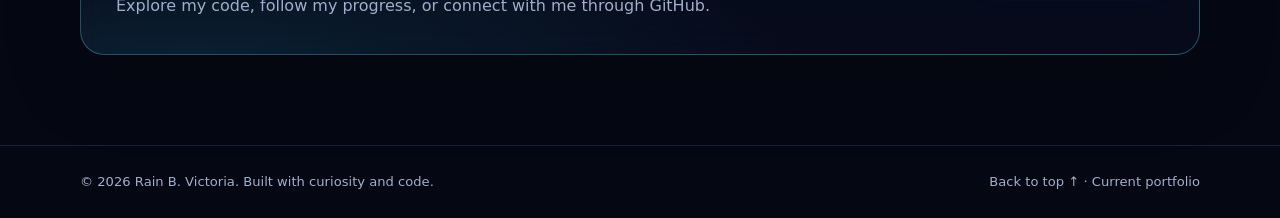
==== commit 0187095d: "Add files via upload" ====
--- a/index.html
+++ b/index.html
@@ -6,65 +6,15 @@
   <meta name="description" content="Rain B. Victoria — Fourth-year BS Computer Engineering student at ICCT Colleges and aspiring Software Engineer.">
   <meta name="theme-color" content="#080d18">
   <title>Rain B. Victoria | Aspiring Software Engineer</title>
-  <style>
-    :root{--bg:#080d18;--panel:#101827;--panel2:#0d1422;--text:#eef4ff;--muted:#9aa9c0;--cyan:#54e5ff;--blue:#638cff;--line:rgba(156,181,220,.15);--glow:rgba(84,229,255,.15)}
-    *{box-sizing:border-box;margin:0;padding:0}
-    html{scroll-behavior:smooth;scroll-padding-top:90px}
-    body{font-family:Inter,ui-sans-serif,system-ui,-apple-system,BlinkMacSystemFont,"Segoe UI",sans-serif;background:var(--bg);color:var(--text);line-height:1.65;overflow-x:hidden}
-    body:before{content:"";position:fixed;inset:0;pointer-events:none;z-index:-1;background:radial-gradient(ellipse at 80% 10%,rgba(67,105,255,.13),transparent 38%),radial-gradient(ellipse at 8% 45%,rgba(84,229,255,.07),transparent 32%)}
-    a{color:inherit;text-decoration:none}.container{width:min(1120px,calc(100% - 40px));margin:auto}
-    .nav-wrap{position:sticky;top:0;z-index:20;background:rgba(8,13,24,.82);backdrop-filter:blur(18px);border-bottom:1px solid var(--line)}
-    nav{height:76px;display:flex;align-items:center;justify-content:space-between;gap:20px}
-    .brand{font-weight:850;letter-spacing:-.04em;font-size:1.2rem}.brand span{color:var(--cyan)}
-    .nav-links{display:flex;align-items:center;gap:25px;color:var(--muted);font-size:.91rem}.nav-links a:hover{color:var(--cyan)}
-    .menu-btn{display:none;background:transparent;border:1px solid var(--line);color:var(--text);border-radius:10px;padding:8px 11px}
-    .hero{min-height:660px;display:grid;grid-template-columns:1.2fr .8fr;align-items:center;gap:54px;padding:90px 0 80px}
-    .eyebrow{display:inline-flex;align-items:center;gap:10px;border:1px solid rgba(84,229,255,.24);background:rgba(84,229,255,.06);color:#b8f5ff;padding:7px 12px;border-radius:100px;font-size:.8rem;letter-spacing:.04em}
-    .dot{height:7px;width:7px;background:#63f2ad;border-radius:50%;box-shadow:0 0 12px #63f2ad}
-    h1{font-size:clamp(2.8rem,6vw,5.6rem);line-height:1.04;letter-spacing:-.065em;margin:24px 0}
-    .gradient{background:linear-gradient(100deg,#fff 5%,#8cefff 48%,#7b9cff 95%);-webkit-background-clip:text;background-clip:text;color:transparent}
-    .hero p{max-width:610px;color:var(--muted);font-size:1.08rem}
-    .hero-actions{display:flex;flex-wrap:wrap;gap:13px;margin-top:30px}
-    .btn{display:inline-flex;align-items:center;justify-content:center;gap:9px;padding:12px 18px;border-radius:12px;font-weight:750;font-size:.92rem;border:1px solid var(--line);transition:.22s}
-    .btn-primary{background:linear-gradient(110deg,var(--cyan),#8cb3ff);color:#07111c;border-color:transparent}.btn:hover{transform:translateY(-3px);box-shadow:0 12px 35px rgba(84,229,255,.12)}
-    .btn-ghost{background:rgba(255,255,255,.025)}
-    .hero-meta{display:flex;gap:22px;flex-wrap:wrap;margin-top:30px;color:var(--muted);font-size:.84rem}.hero-meta span{display:flex;align-items:center;gap:8px}
-    .hero-card{position:relative;border:1px solid rgba(130,168,225,.2);border-radius:26px;padding:27px;background:linear-gradient(145deg,rgba(20,32,52,.95),rgba(10,17,30,.9));box-shadow:0 25px 90px rgba(0,0,0,.28);overflow:hidden}
-    .hero-card:before{content:"";position:absolute;width:230px;height:230px;border-radius:50%;background:var(--glow);filter:blur(30px);right:-80px;top:-90px}
-    .terminal-top{display:flex;align-items:center;gap:7px;border-bottom:1px solid var(--line);padding-bottom:17px;margin-bottom:20px;position:relative}
-    .terminal-top i{width:9px;height:9px;border-radius:50%;background:#ff667c}.terminal-top i:nth-child(2){background:#ffc75e}.terminal-top i:nth-child(3){background:#58e6a2}
-    .terminal-label{margin-left:auto;color:#71829e;font-size:.75rem}
-    .code-line{font-family:ui-monospace,SFMono-Regular,Consolas,monospace;font-size:.9rem;margin:11px 0;color:#c3d2e9;overflow-wrap:anywhere}.code-line .key{color:#77e8ff}.code-line .value{color:#b8f59a}.code-line .comment{color:#64748b}
-    .profile-mark{display:grid;place-items:center;width:100%;height:110px;margin:10px 0 18px;border:1px solid rgba(84,229,255,.15);border-radius:18px;background:linear-gradient(135deg,rgba(84,229,255,.08),rgba(99,140,255,.08));font-size:2.6rem;font-weight:900;letter-spacing:-.08em;color:var(--cyan)}
-    section{padding:90px 0}.section-head{margin-bottom:34px}.kicker{font-size:.78rem;color:var(--cyan);font-weight:800;text-transform:uppercase;letter-spacing:.16em}.section-head h2{font-size:clamp(2rem,4vw,3.1rem);letter-spacing:-.05em;margin:8px 0}.section-head p{color:var(--muted);max-width:680px}
-    .about-grid{display:grid;grid-template-columns:1fr 1fr;gap:20px}.panel{border:1px solid var(--line);background:linear-gradient(145deg,rgba(16,24,39,.94),rgba(11,18,31,.9));border-radius:20px;padding:25px}
-    .panel h3{font-size:1.1rem;margin-bottom:12px}.panel p{color:var(--muted)}.facts{display:grid;grid-template-columns:1fr 1fr;gap:12px;margin-top:18px}
-    .fact{padding:14px;border:1px solid var(--line);border-radius:13px;background:rgba(255,255,255,.018)}.fact strong{display:block;font-size:.91rem}.fact span{font-size:.8rem;color:var(--muted)}
-    .skill-list{display:flex;flex-wrap:wrap;gap:9px;margin-top:17px}.chip{font-size:.8rem;color:#c5d8f4;border:1px solid rgba(128,161,209,.2);background:rgba(105,145,210,.07);padding:7px 10px;border-radius:9px}
-    .achievement-grid{display:grid;grid-template-columns:repeat(2,1fr);gap:16px}
-    .achievement{position:relative;display:flex;gap:16px;padding:23px;border:1px solid var(--line);border-radius:18px;background:rgba(16,24,39,.78);transition:.22s}
-    .achievement:hover,.project:hover{transform:translateY(-4px);border-color:rgba(84,229,255,.4)}
-    .icon-box{flex:0 0 46px;height:46px;border-radius:13px;display:grid;place-items:center;background:rgba(84,229,255,.09);color:var(--cyan);font-size:1.3rem}
-    .achievement h3{font-size:1rem;line-height:1.4;margin-bottom:5px}.achievement p{color:var(--muted);font-size:.88rem}
-    .timeline{position:relative;display:grid;gap:16px}.timeline:before{content:"";position:absolute;left:17px;top:24px;bottom:24px;width:1px;background:linear-gradient(var(--cyan),rgba(99,140,255,.12))}
-    .timeline-item{position:relative;margin-left:0;display:grid;grid-template-columns:36px 1fr;gap:17px}.timeline-dot{z-index:1;margin-top:25px;width:10px;height:10px;border:2px solid var(--cyan);background:var(--bg);border-radius:50%;justify-self:center;box-shadow:0 0 14px rgba(84,229,255,.35)}
-    .timeline-content{padding:22px 24px;border:1px solid var(--line);border-radius:17px;background:rgba(16,24,39,.76)}
-    .timeline-date{font-size:.78rem;color:var(--cyan);font-weight:800;letter-spacing:.04em}.timeline-content h3{margin:5px 0}.timeline-content p{color:var(--muted);font-size:.91rem}
-    .projects-grid{display:grid;grid-template-columns:repeat(3,1fr);gap:16px}
-    .project{padding:22px;border:1px solid var(--line);border-radius:18px;background:linear-gradient(145deg,rgba(17,26,43,.95),rgba(10,17,29,.95));display:flex;flex-direction:column;min-height:245px;transition:.22s}
-    .project-top{display:flex;justify-content:space-between;align-items:center;margin-bottom:19px}.project-symbol{font-size:1.5rem;color:var(--cyan)}.project-type{font-size:.7rem;color:#9aacc7;border:1px solid var(--line);padding:4px 7px;border-radius:7px}
-    .project h3{font-size:1.05rem;margin-bottom:8px}.project p{font-size:.87rem;color:var(--muted);margin-bottom:18px}.project .skill-list{margin-top:auto;margin-bottom:16px}.project-link{font-size:.86rem;font-weight:750;color:var(--cyan)}
-    .project-note{color:var(--muted);font-size:.85rem;margin-top:18px}
-    .contact-panel{display:flex;align-items:center;justify-content:space-between;gap:25px;padding:35px;border:1px solid rgba(84,229,255,.22);border-radius:24px;background:radial-gradient(ellipse at 90% 0%,rgba(84,229,255,.1),transparent 40%),var(--panel2)}
-    .contact-panel h2{font-size:clamp(1.7rem,4vw,2.6rem);letter-spacing:-.04em}.contact-panel p{color:var(--muted);margin-top:7px}
-    footer{border-top:1px solid var(--line);padding:25px 0;color:var(--muted);font-size:.82rem}.footer-inner{display:flex;justify-content:space-between;gap:15px;flex-wrap:wrap}
-    .reveal{opacity:0;transform:translateY(18px);transition:opacity .6s ease,transform .6s ease}.reveal.visible{opacity:1;transform:translateY(0)}
-    @media(max-width:850px){.hero{grid-template-columns:1fr;gap:32px;padding-top:65px}.hero-card{max-width:560px}.projects-grid{grid-template-columns:repeat(2,1fr)}.nav-links{gap:14px}}
-    @media(max-width:620px){.container{width:min(100% - 28px,1120px)}nav{height:66px}.menu-btn{display:block}.nav-links{display:none;position:absolute;top:66px;left:0;right:0;padding:20px;background:#0b1220;border-bottom:1px solid var(--line);flex-direction:column;align-items:flex-start}.nav-links.open{display:flex}.hero{min-height:auto;padding:65px 0 55px}section{padding:65px 0}.about-grid,.achievement-grid,.projects-grid{grid-template-columns:1fr}.contact-panel{align-items:flex-start;flex-direction:column;padding:25px}.facts{grid-template-columns:1fr 1fr}.hero-meta{gap:13px}.hero-card{padding:20px}}
-    @media(prefers-reduced-motion:reduce){html{scroll-behavior:auto}.reveal{opacity:1;transform:none;transition:none}*{transition:none!important}}
-  </style>
+    <link rel="stylesheet" href="styles.css">
+
 </head>
 <body>
+  <canvas id="cosmos" aria-hidden="true"></canvas>
+  <div class="cosmic-nebula nebula-a" aria-hidden="true"></div>
+  <div class="cosmic-nebula nebula-b" aria-hidden="true"></div>
+  <div class="cosmic-grid" aria-hidden="true"></div>
+  <div class="shooting-stars" aria-hidden="true"><i></i><i></i><i></i></div>
   <div class="nav-wrap">
     <nav class="container">
       <a class="brand" href="#home">RAIN<span>.</span>VICTORIA</a>
@@ -139,15 +89,38 @@
 
     <section id="projects">
       <div class="container">
-        <div class="section-head reveal"><div class="kicker">04 / Selected work</div><h2>Projects in <span class="gradient">progress.</span></h2><p>A home for academic work, personal builds, and experiments. Project cards below are placeholders until you share the specific repository links.</p></div>
+        <div class="section-head reveal"><div class="kicker">04 / Selected work</div><h2>Projects in <span class="gradient">progress.</span></h2><p>A collection of my coding experiments and practical builds. Select any project to explore its source code on GitHub.</p></div>
         <div class="projects-grid">
-          <article class="project reveal"><div class="project-top"><span class="project-symbol">▤</span><span class="project-type">PYTHON · ACADEMIC</span></div><h3>Student Grade Calculator</h3><p>A Python program that accepts quiz scores, computes the average, and displays the resulting grade. Demonstrates input handling, numeric calculations, and conditional logic.</p><div class="skill-list"><span class="chip">Python</span><span class="chip">Calculations</span><span class="chip">Conditionals</span></div><a class="project-link" href="https://github.com/rainvictoria098-cpu/student-grade-calculator" target="_blank" rel="noopener noreferrer">View repository ↗</a></article>
-          <article class="project reveal"><div class="project-top"><span class="project-symbol">✓</span><span class="project-type">PYTHON · PRODUCTIVITY</span></div><h3>To-Do List</h3><p>A simple task-management program that lets users add tasks, view the task list, and delete tasks. A practical exercise in organizing and updating user-managed data.</p><div class="skill-list"><span class="chip">Python</span><span class="chip">Lists</span><span class="chip">CRUD basics</span></div><a class="project-link" href="https://github.com/rainvictoria098-cpu/todo-list-python" target="_blank" rel="noopener noreferrer">View repository ↗</a></article>
-          <article class="project reveal"><div class="project-top"><span class="project-symbol">⌁</span><span class="project-type">PYTHON · UTILITIES</span></div><h3>Password Generator</h3><p>A password-generation exercise using Python's random library, strings, and loops to assemble generated character sequences.</p><div class="skill-list"><span class="chip">Python</span><span class="chip">Random</span><span class="chip">Strings</span><span class="chip">Loops</span></div><a class="project-link" href="https://github.com/rainvictoria098-cpu/password-generator" target="_blank" rel="noopener noreferrer">View repository ↗</a></article>
-          <article class="project reveal"><div class="project-top"><span class="project-symbol">＋</span><span class="project-type">PYTHON · FUNDAMENTALS</span></div><h3>Python Calculator</h3><p>A basic calculator that supports addition, subtraction, multiplication, and division. Highlights arithmetic operations and core programming logic.</p><div class="skill-list"><span class="chip">Python</span><span class="chip">Arithmetic</span><span class="chip">Functions / Logic</span></div><a class="project-link" href="https://github.com/rainvictoria098-cpu/python-calculator-" target="_blank" rel="noopener noreferrer">View repository ↗</a></article>
-          <article class="project reveal"><div class="project-top"><span class="project-symbol">⌘</span><span class="project-type">CAPSTONE · IN DEVELOPMENT</span></div><h3>IskolarHub</h3><p>A scholarship-discovery capstone concept intended to help students find scholarship opportunities suited to their needs. Add its repository when you are ready to share it.</p><div class="skill-list"><span class="chip">Capstone</span><span class="chip">Student-focused</span></div><a class="project-link" href="https://github.com/rainvictoria098-cpu" target="_blank" rel="noopener noreferrer">Browse GitHub ↗</a></article>
+          <article class="project reveal">
+            <div class="project-top"><span class="project-symbol">▤</span><span class="project-type">ACADEMIC TOOL</span></div>
+            <h3>Student Grade Calculator</h3>
+            <p>A student-focused grade calculator project. Visit the repository to explore the source code and the features implemented.</p>
+            <div class="skill-list"><span class="chip">Calculator</span><span class="chip">Student Tool</span></div>
+            <a class="project-link" href="https://github.com/rainvictoria098-cpu/student-grade-calculator" target="_blank" rel="noopener noreferrer">Explore project <span>↗</span></a>
+          </article>
+          <article class="project reveal">
+            <div class="project-top"><span class="project-symbol">⌁</span><span class="project-type">SECURITY UTILITY</span></div>
+            <h3>Password Generator</h3>
+            <p>A password-generation utility. Open the repository to see how it is built and which options are available.</p>
+            <div class="skill-list"><span class="chip">Password Utility</span><span class="chip">Code</span></div>
+            <a class="project-link" href="https://github.com/rainvictoria098-cpu/password-generator" target="_blank" rel="noopener noreferrer">Explore project <span>↗</span></a>
+          </article>
+          <article class="project reveal">
+            <div class="project-top"><span class="project-symbol">⌗</span><span class="project-type">PYTHON PROJECT</span></div>
+            <h3>Python Calculator</h3>
+            <p>A calculator project made with Python. Browse the source code and project structure in the repository.</p>
+            <div class="skill-list"><span class="chip">Python</span><span class="chip">Calculator</span></div>
+            <a class="project-link" href="https://github.com/rainvictoria098-cpu/python-calculator-" target="_blank" rel="noopener noreferrer">Explore project <span>↗</span></a>
+          </article>
+          <article class="project reveal">
+            <div class="project-top"><span class="project-symbol">☑</span><span class="project-type">PRODUCTIVITY TOOL</span></div>
+            <h3>To-Do List — Python</h3>
+            <p>A task-list project for organizing everyday tasks. Explore the repository to review its actual workflow and implementation.</p>
+            <div class="skill-list"><span class="chip">Python</span><span class="chip">Task Management</span></div>
+            <a class="project-link" href="https://github.com/rainvictoria098-cpu/todo-list-python" target="_blank" rel="noopener noreferrer">Explore project <span>↗</span></a>
+          </article>
         </div>
-        <p class="project-note">Project summaries are based on the repository descriptions currently visible on GitHub. Update the cards if your implementation or feature set changes.</p>
+        <p class="project-note">Four real GitHub repositories, linked directly. Project descriptions are intentionally general where implementation details have not been verified.</p>
       </div>
     </section>
 
@@ -158,21 +131,7 @@
     </section>
   </main>
   <footer><div class="container footer-inner"><span>© <span id="year"></span> Rain B. Victoria. Built with curiosity and code.</span><span><a href="#home">Back to top ↑</a> · <a href="https://rainvictoria098-cpu.github.io/" target="_blank" rel="noopener noreferrer">Current portfolio</a></span></div></footer>
-  <script>
-    document.getElementById('year').textContent = new Date().getFullYear();
-    const menuBtn = document.getElementById('menuBtn');
-    const navLinks = document.getElementById('navLinks');
-    menuBtn.addEventListener('click', () => navLinks.classList.toggle('open'));
-    navLinks.querySelectorAll('a').forEach(a => a.addEventListener('click', () => navLinks.classList.remove('open')));
-    const observer = new IntersectionObserver(entries => {
-      entries.forEach(entry => {
-        if (entry.isIntersecting) {
-          entry.target.classList.add('visible');
-          observer.unobserve(entry.target);
-        }
-      });
-    }, {threshold: 0.12});
-    document.querySelectorAll('.reveal').forEach(el => observer.observe(el));
-  </script>
+    <script src="script.js" defer></script>
+
 </body>
 </html>
--- a/styles.css
+++ b/styles.css
@@ -0,0 +1,260 @@
+:root{--bg:#080d18;--panel:#101827;--panel2:#0d1422;--text:#eef4ff;--muted:#9aa9c0;--cyan:#54e5ff;--blue:#638cff;--line:rgba(156,181,220,.15);--glow:rgba(84,229,255,.15)}
+    *{box-sizing:border-box;margin:0;padding:0}
+    html{scroll-behavior:smooth;scroll-padding-top:90px}
+    body{font-family:Inter,ui-sans-serif,system-ui,-apple-system,BlinkMacSystemFont,"Segoe UI",sans-serif;background:var(--bg);color:var(--text);line-height:1.65;overflow-x:hidden}
+    body:before{content:"";position:fixed;inset:0;pointer-events:none;z-index:-1;background:radial-gradient(ellipse at 80% 10%,rgba(67,105,255,.13),transparent 38%),radial-gradient(ellipse at 8% 45%,rgba(84,229,255,.07),transparent 32%)}
+    a{color:inherit;text-decoration:none}.container{width:min(1120px,calc(100% - 40px));margin:auto}
+    .nav-wrap{position:sticky;top:0;z-index:20;background:rgba(8,13,24,.82);backdrop-filter:blur(18px);border-bottom:1px solid var(--line)}
+    nav{height:76px;display:flex;align-items:center;justify-content:space-between;gap:20px}
+    .brand{font-weight:850;letter-spacing:-.04em;font-size:1.2rem}.brand span{color:var(--cyan)}
+    .nav-links{display:flex;align-items:center;gap:25px;color:var(--muted);font-size:.91rem}.nav-links a:hover{color:var(--cyan)}
+    .menu-btn{display:none;background:transparent;border:1px solid var(--line);color:var(--text);border-radius:10px;padding:8px 11px}
+    .hero{min-height:660px;display:grid;grid-template-columns:1.2fr .8fr;align-items:center;gap:54px;padding:90px 0 80px}
+    .eyebrow{display:inline-flex;align-items:center;gap:10px;border:1px solid rgba(84,229,255,.24);background:rgba(84,229,255,.06);color:#b8f5ff;padding:7px 12px;border-radius:100px;font-size:.8rem;letter-spacing:.04em}
+    .dot{height:7px;width:7px;background:#63f2ad;border-radius:50%;box-shadow:0 0 12px #63f2ad}
+    h1{font-size:clamp(2.8rem,6vw,5.6rem);line-height:1.04;letter-spacing:-.065em;margin:24px 0}
+    .gradient{background:linear-gradient(100deg,#fff 5%,#8cefff 48%,#7b9cff 95%);-webkit-background-clip:text;background-clip:text;color:transparent}
+    .hero p{max-width:610px;color:var(--muted);font-size:1.08rem}
+    .hero-actions{display:flex;flex-wrap:wrap;gap:13px;margin-top:30px}
+    .btn{display:inline-flex;align-items:center;justify-content:center;gap:9px;padding:12px 18px;border-radius:12px;font-weight:750;font-size:.92rem;border:1px solid var(--line);transition:.22s}
+    .btn-primary{background:linear-gradient(110deg,var(--cyan),#8cb3ff);color:#07111c;border-color:transparent}.btn:hover{transform:translateY(-3px);box-shadow:0 12px 35px rgba(84,229,255,.12)}
+    .btn-ghost{background:rgba(255,255,255,.025)}
+    .hero-meta{display:flex;gap:22px;flex-wrap:wrap;margin-top:30px;color:var(--muted);font-size:.84rem}.hero-meta span{display:flex;align-items:center;gap:8px}
+    .hero-card{position:relative;border:1px solid rgba(130,168,225,.2);border-radius:26px;padding:27px;background:linear-gradient(145deg,rgba(20,32,52,.95),rgba(10,17,30,.9));box-shadow:0 25px 90px rgba(0,0,0,.28);overflow:hidden}
+    .hero-card:before{content:"";position:absolute;width:230px;height:230px;border-radius:50%;background:var(--glow);filter:blur(30px);right:-80px;top:-90px}
+    .terminal-top{display:flex;align-items:center;gap:7px;border-bottom:1px solid var(--line);padding-bottom:17px;margin-bottom:20px;position:relative}
+    .terminal-top i{width:9px;height:9px;border-radius:50%;background:#ff667c}.terminal-top i:nth-child(2){background:#ffc75e}.terminal-top i:nth-child(3){background:#58e6a2}
+    .terminal-label{margin-left:auto;color:#71829e;font-size:.75rem}
+    .code-line{font-family:ui-monospace,SFMono-Regular,Consolas,monospace;font-size:.9rem;margin:11px 0;color:#c3d2e9;overflow-wrap:anywhere}.code-line .key{color:#77e8ff}.code-line .value{color:#b8f59a}.code-line .comment{color:#64748b}
+    .profile-mark{display:grid;place-items:center;width:100%;height:110px;margin:10px 0 18px;border:1px solid rgba(84,229,255,.15);border-radius:18px;background:linear-gradient(135deg,rgba(84,229,255,.08),rgba(99,140,255,.08));font-size:2.6rem;font-weight:900;letter-spacing:-.08em;color:var(--cyan)}
+    section{padding:90px 0}.section-head{margin-bottom:34px}.kicker{font-size:.78rem;color:var(--cyan);font-weight:800;text-transform:uppercase;letter-spacing:.16em}.section-head h2{font-size:clamp(2rem,4vw,3.1rem);letter-spacing:-.05em;margin:8px 0}.section-head p{color:var(--muted);max-width:680px}
+    .about-grid{display:grid;grid-template-columns:1fr 1fr;gap:20px}.panel{border:1px solid var(--line);background:linear-gradient(145deg,rgba(16,24,39,.94),rgba(11,18,31,.9));border-radius:20px;padding:25px}
+    .panel h3{font-size:1.1rem;margin-bottom:12px}.panel p{color:var(--muted)}.facts{display:grid;grid-template-columns:1fr 1fr;gap:12px;margin-top:18px}
+    .fact{padding:14px;border:1px solid var(--line);border-radius:13px;background:rgba(255,255,255,.018)}.fact strong{display:block;font-size:.91rem}.fact span{font-size:.8rem;color:var(--muted)}
+    .skill-list{display:flex;flex-wrap:wrap;gap:9px;margin-top:17px}.chip{font-size:.8rem;color:#c5d8f4;border:1px solid rgba(128,161,209,.2);background:rgba(105,145,210,.07);padding:7px 10px;border-radius:9px}
+    .achievement-grid{display:grid;grid-template-columns:repeat(2,1fr);gap:16px}
+    .achievement{position:relative;display:flex;gap:16px;padding:23px;border:1px solid var(--line);border-radius:18px;background:rgba(16,24,39,.78);transition:.22s}
+    .achievement:hover,.project:hover{transform:translateY(-4px);border-color:rgba(84,229,255,.4)}
+    .icon-box{flex:0 0 46px;height:46px;border-radius:13px;display:grid;place-items:center;background:rgba(84,229,255,.09);color:var(--cyan);font-size:1.3rem}
+    .achievement h3{font-size:1rem;line-height:1.4;margin-bottom:5px}.achievement p{color:var(--muted);font-size:.88rem}
+    .timeline{position:relative;display:grid;gap:16px}.timeline:before{content:"";position:absolute;left:17px;top:24px;bottom:24px;width:1px;background:linear-gradient(var(--cyan),rgba(99,140,255,.12))}
+    .timeline-item{position:relative;margin-left:0;display:grid;grid-template-columns:36px 1fr;gap:17px}.timeline-dot{z-index:1;margin-top:25px;width:10px;height:10px;border:2px solid var(--cyan);background:var(--bg);border-radius:50%;justify-self:center;box-shadow:0 0 14px rgba(84,229,255,.35)}
+    .timeline-content{padding:22px 24px;border:1px solid var(--line);border-radius:17px;background:rgba(16,24,39,.76)}
+    .timeline-date{font-size:.78rem;color:var(--cyan);font-weight:800;letter-spacing:.04em}.timeline-content h3{margin:5px 0}.timeline-content p{color:var(--muted);font-size:.91rem}
+    .projects-grid{display:grid;grid-template-columns:repeat(3,1fr);gap:16px}
+    .project{padding:22px;border:1px solid var(--line);border-radius:18px;background:linear-gradient(145deg,rgba(17,26,43,.95),rgba(10,17,29,.95));display:flex;flex-direction:column;min-height:245px;transition:.22s}
+    .project-top{display:flex;justify-content:space-between;align-items:center;margin-bottom:19px}.project-symbol{font-size:1.5rem;color:var(--cyan)}.project-type{font-size:.7rem;color:#9aacc7;border:1px solid var(--line);padding:4px 7px;border-radius:7px}
+    .project h3{font-size:1.05rem;margin-bottom:8px}.project p{font-size:.87rem;color:var(--muted);margin-bottom:18px}.project .skill-list{margin-top:auto;margin-bottom:16px}.project-link{font-size:.86rem;font-weight:750;color:var(--cyan)}
+    .project-note{color:var(--muted);font-size:.85rem;margin-top:18px}
+    .contact-panel{display:flex;align-items:center;justify-content:space-between;gap:25px;padding:35px;border:1px solid rgba(84,229,255,.22);border-radius:24px;background:radial-gradient(ellipse at 90% 0%,rgba(84,229,255,.1),transparent 40%),var(--panel2)}
+    .contact-panel h2{font-size:clamp(1.7rem,4vw,2.6rem);letter-spacing:-.04em}.contact-panel p{color:var(--muted);margin-top:7px}
+    footer{border-top:1px solid var(--line);padding:25px 0;color:var(--muted);font-size:.82rem}.footer-inner{display:flex;justify-content:space-between;gap:15px;flex-wrap:wrap}
+    .reveal{opacity:0;transform:translateY(18px);transition:opacity .6s ease,transform .6s ease}.reveal.visible{opacity:1;transform:translateY(0)}
+    @media(max-width:850px){.hero{grid-template-columns:1fr;gap:32px;padding-top:65px}.hero-card{max-width:560px}.projects-grid{grid-template-columns:repeat(2,1fr)}.nav-links{gap:14px}}
+    @media(max-width:620px){.container{width:min(100% - 28px,1120px)}nav{height:66px}.menu-btn{display:block}.nav-links{display:none;position:absolute;top:66px;left:0;right:0;padding:20px;background:#0b1220;border-bottom:1px solid var(--line);flex-direction:column;align-items:flex-start}.nav-links.open{display:flex}.hero{min-height:auto;padding:65px 0 55px}section{padding:65px 0}.about-grid,.achievement-grid,.projects-grid{grid-template-columns:1fr}.contact-panel{align-items:flex-start;flex-direction:column;padding:25px}.facts{grid-template-columns:1fr 1fr}.hero-meta{gap:13px}.hero-card{padding:20px}}
+    @media(prefers-reduced-motion:reduce){html{scroll-behavior:auto}.reveal{opacity:1;transform:none;transition:none}*{transition:none!important}}
+
+
+/* ==========================================================
+   COSMIC ENGINEER — immersive space portfolio visual system
+   ========================================================== */
+:root {
+  color-scheme: dark;
+  --bg: #050713;
+  --panel: rgba(10, 16, 36, .76);
+  --panel2: rgba(8, 13, 29, .82);
+  --text: #f4f7ff;
+  --muted: #a1aecb;
+  --cyan: #76f4ff;
+  --blue: #8194ff;
+  --violet: #b28aff;
+  --line: rgba(151, 177, 255, .19);
+  --glow: rgba(87, 222, 255, .2);
+}
+* { box-sizing: border-box; }
+html { scroll-behavior: smooth; scroll-padding-top: 92px; }
+body {
+  background:
+    radial-gradient(ellipse at 50% -15%, rgba(41, 58, 145, .28), transparent 55%),
+    #050713;
+  isolation: isolate;
+}
+#cosmos {
+  position: fixed; inset: 0; width: 100%; height: 100%;
+  z-index: 0; pointer-events: none; opacity: .9;
+}
+.cosmic-nebula {
+  position: fixed; width: 42vw; height: 42vw; min-width: 270px; min-height: 270px;
+  border-radius: 50%; filter: blur(95px); opacity: .17; pointer-events: none; z-index: 0;
+  animation: nebula-drift 22s ease-in-out infinite alternate;
+}
+.nebula-a { left: -18vw; top: 9vh; background: #007fbd; }
+.nebula-b { right: -20vw; top: 45vh; background: #5927bd; animation-delay: -11s; }
+.cosmic-grid {
+  position: fixed; inset: 0; pointer-events: none; z-index: 0; opacity: .105;
+  background-image: linear-gradient(rgba(113, 190, 255, .2) 1px, transparent 1px),
+    linear-gradient(90deg, rgba(113, 190, 255, .2) 1px, transparent 1px);
+  background-size: 62px 62px;
+  mask-image: radial-gradient(ellipse at center, black 0%, transparent 76%);
+  animation: grid-space 38s linear infinite;
+}
+.shooting-stars { position: fixed; inset: 0; overflow: hidden; z-index: 0; pointer-events: none; }
+.shooting-stars i {
+  position: absolute; width: 125px; height: 1px; opacity: 0;
+  background: linear-gradient(90deg, rgba(255,255,255,0), rgba(118,244,255,.9), rgba(255,255,255,0));
+  transform: rotate(-32deg); filter: drop-shadow(0 0 5px #6beaff);
+  animation: shooting 9s linear infinite;
+}
+.shooting-stars i:nth-child(1) { top: 17%; left: 67%; animation-delay: 1s; }
+.shooting-stars i:nth-child(2) { top: 36%; left: 82%; animation-delay: 4.4s; animation-duration: 11s; }
+.shooting-stars i:nth-child(3) { top: 65%; left: 25%; animation-delay: 7s; animation-duration: 12s; }
+.nav-wrap, main, footer { position: relative; z-index: 1; }
+.nav-wrap {
+  background: rgba(5, 7, 19, .7) !important;
+  border-bottom: 1px solid rgba(129, 148, 255, .17) !important;
+  box-shadow: 0 12px 45px rgba(0,0,0,.14);
+}
+.brand { letter-spacing: .09em !important; font-size: .95rem !important; }
+.brand span { text-shadow: 0 0 18px var(--cyan); }
+.nav-links a { transition: color .2s ease, text-shadow .2s ease; }
+.nav-links a:hover { text-shadow: 0 0 18px rgba(118,244,255,.65); }
+.hero {
+  min-height: min(820px, calc(100vh - 76px));
+  position: relative;
+  gap: clamp(34px, 5vw, 80px) !important;
+}
+.hero:before {
+  content: ""; position: absolute; width: min(44vw, 570px); aspect-ratio: 1;
+  right: -5%; top: 9%; border-radius: 50%; pointer-events: none; z-index: -1;
+  background: radial-gradient(circle, rgba(50, 103, 219, .14), rgba(80, 50, 176, .07) 42%, transparent 70%);
+  filter: blur(4px); animation: planet-aura 8s ease-in-out infinite alternate;
+}
+.eyebrow {
+  background: rgba(18, 33, 66, .58) !important;
+  border-color: rgba(118,244,255,.32) !important;
+  box-shadow: 0 0 30px rgba(80,200,255,.08), inset 0 0 20px rgba(100,130,255,.04);
+  backdrop-filter: blur(12px);
+}
+.dot { animation: status-pulse 2s ease-in-out infinite; }
+h1 { text-wrap: balance; text-shadow: 0 4px 35px rgba(90, 115, 255, .1); }
+.gradient {
+  background: linear-gradient(105deg, #ffffff 0%, #a8f6ff 27%, #85a5ff 61%, #d2a2ff 90%);
+  background-size: 220% auto;
+  animation: gradient-travel 8s ease-in-out infinite alternate;
+  -webkit-background-clip: text; background-clip: text;
+}
+.hero-card {
+  border: 1px solid rgba(139, 172, 255, .31) !important;
+  background: linear-gradient(145deg, rgba(15, 24, 52, .82), rgba(7, 11, 27, .88)) !important;
+  box-shadow: 0 30px 100px rgba(0,0,0,.35), 0 0 55px rgba(74, 114, 255, .11), inset 0 1px rgba(255,255,255,.06) !important;
+  backdrop-filter: blur(20px);
+}
+.hero-card:after {
+  content: ""; position: absolute; inset: 0; border-radius: inherit; pointer-events: none;
+  background: linear-gradient(115deg, transparent 20%, rgba(118,244,255,.06) 48%, transparent 72%);
+  background-size: 230% 100%; animation: glass-sweep 9s ease-in-out infinite;
+}
+.profile-mark {
+  height: 155px !important; position: relative; isolation: isolate;
+  border-radius: 50% !important; width: 155px !important; margin: 14px auto 26px !important;
+  border: 1px solid rgba(133,237,255,.75) !important;
+  background:
+    radial-gradient(circle at 30% 25%, rgba(255,255,255,.85), transparent 3%),
+    radial-gradient(circle at 35% 28%, #8bf5ff 0%, #4c8cff 22%, #24245f 48%, #080d20 72%) !important;
+  box-shadow: 0 0 24px rgba(93,221,255,.28), 0 0 70px rgba(87,105,255,.2), inset -22px -18px 35px rgba(0,0,0,.62);
+  font-size: 2rem !important; letter-spacing: -.06em !important;
+}
+.profile-mark:before {
+  content: ""; position: absolute; z-index: -1; inset: -17px; border: 1px solid rgba(121,208,255,.35);
+  border-radius: 50%; transform: rotateX(68deg) rotate(-23deg);
+  box-shadow: 0 0 22px rgba(98,157,255,.12);
+}
+.profile-mark:after {
+  content: ""; position: absolute; inset: -26px; border: 1px dashed rgba(177,144,255,.38);
+  border-radius: 50%; animation: orbit-spin 25s linear infinite;
+}
+section { position: relative; }
+section:not(:first-child):before {
+  content: ""; position: absolute; top: 0; left: 50%; width: min(78%, 900px); height: 1px;
+  transform: translateX(-50%);
+  background: linear-gradient(90deg, transparent, rgba(114,161,255,.22), rgba(118,244,255,.24), transparent);
+}
+.section-head { position: relative; }
+.kicker { text-shadow: 0 0 20px rgba(118,244,255,.28); }
+.section-head h2 { text-wrap: balance; }
+.panel, .achievement, .timeline-content, .project {
+  backdrop-filter: blur(15px);
+  background: linear-gradient(145deg, rgba(15, 23, 49, .76), rgba(7, 11, 26, .78)) !important;
+  border-color: rgba(132, 160, 242, .2) !important;
+  box-shadow: 0 18px 60px rgba(0,0,0,.11), inset 0 1px rgba(255,255,255,.035);
+}
+.panel, .achievement, .timeline-content, .project, .contact-panel {
+  position: relative; overflow: hidden;
+}
+.panel:before, .achievement:before, .timeline-content:before, .project:before {
+  content: ""; position: absolute; left: 12%; right: 12%; top: 0; height: 1px;
+  background: linear-gradient(90deg, transparent, rgba(118,244,255,.4), transparent);
+  opacity: .65;
+}
+.panel:hover, .achievement:hover, .timeline-content:hover, .project:hover {
+  transform: translateY(-7px) !important;
+  border-color: rgba(118,244,255,.5) !important;
+  box-shadow: 0 24px 65px rgba(0,0,0,.24), 0 0 35px rgba(77,144,255,.1) !important;
+}
+.project { min-height: 285px !important; }
+.project:nth-child(4) { grid-column: 2; }
+.project-symbol { text-shadow: 0 0 20px rgba(118,244,255,.4); }
+.project-link { display: inline-flex; align-items: center; gap: 8px; margin-top: 4px; }
+.project-link span { transition: transform .2s ease; }
+.project-link:hover span { transform: translate(4px,-3px); }
+.chip { border-color: rgba(118,177,255,.22) !important; background: rgba(81,120,210,.08) !important; }
+.contact-panel {
+  background:
+    radial-gradient(ellipse at 90% 10%, rgba(90,104,255,.2), transparent 38%),
+    radial-gradient(ellipse at 10% 100%, rgba(49,211,255,.1), transparent 42%),
+    rgba(8,13,29,.84) !important;
+  border-color: rgba(118,244,255,.29) !important;
+  box-shadow: 0 25px 80px rgba(0,0,0,.2), inset 0 1px rgba(255,255,255,.06);
+  backdrop-filter: blur(18px);
+}
+.btn { position: relative; overflow: hidden; }
+.btn-primary {
+  box-shadow: 0 0 25px rgba(118,244,255,.12), 0 7px 22px rgba(57,119,255,.1);
+  background: linear-gradient(105deg, #76f4ff, #91b5ff 58%, #c2a3ff) !important;
+}
+.btn-primary:after {
+  content: ""; position: absolute; inset: -80% auto -80% -45%; width: 28%;
+  transform: rotate(22deg); background: rgba(255,255,255,.5); filter: blur(5px);
+  transition: left .55s ease; left: -50%;
+}
+.btn-primary:hover:after { left: 130%; }
+footer { border-color: rgba(129,148,255,.18) !important; }
+::selection { background: rgba(118,244,255,.3); color: #fff; }
+@keyframes nebula-drift {
+  from { transform: translate3d(-1vw,-2vh,0) scale(.9) rotate(0deg); }
+  to { transform: translate3d(4vw,5vh,0) scale(1.12) rotate(18deg); }
+}
+@keyframes grid-space { to { background-position: 124px 62px; } }
+@keyframes shooting {
+  0%, 66%, 100% { opacity: 0; transform: translate3d(0,0,0) rotate(-32deg); }
+  68% { opacity: .9; }
+  82% { opacity: 0; transform: translate3d(-260px,150px,0) rotate(-32deg); }
+}
+@keyframes planet-aura { from { transform: scale(.88); opacity: .65; } to { transform: scale(1.12); opacity: 1; } }
+@keyframes gradient-travel { from { background-position: 0% center; } to { background-position: 100% center; } }
+@keyframes glass-sweep { 0%, 65% { background-position: 150% 0; } 88%,100% { background-position: -150% 0; } }
+@keyframes orbit-spin { to { transform: rotate(337deg); } }
+@keyframes status-pulse { 0%,100% { box-shadow: 0 0 7px #63f2ad; } 50% { box-shadow: 0 0 18px #63f2ad; } }
+@media (max-width: 850px) {
+  .hero { min-height: auto; padding-top: 74px !important; }
+  .hero:before { width: 70vw; right: -18%; top: 8%; }
+}
+@media (max-width: 620px) {
+  .cosmic-grid { background-size: 40px 40px; }
+  .cosmic-nebula { width: 75vw; height: 75vw; filter: blur(70px); }
+  .project:nth-child(4) { grid-column: auto; }
+  .profile-mark { width: 128px !important; height: 128px !important; }
+}
+@media (prefers-reduced-motion: reduce) {
+  *, *:before, *:after { animation-duration: .01ms !important; animation-iteration-count: 1 !important; scroll-behavior: auto !important; }
+}
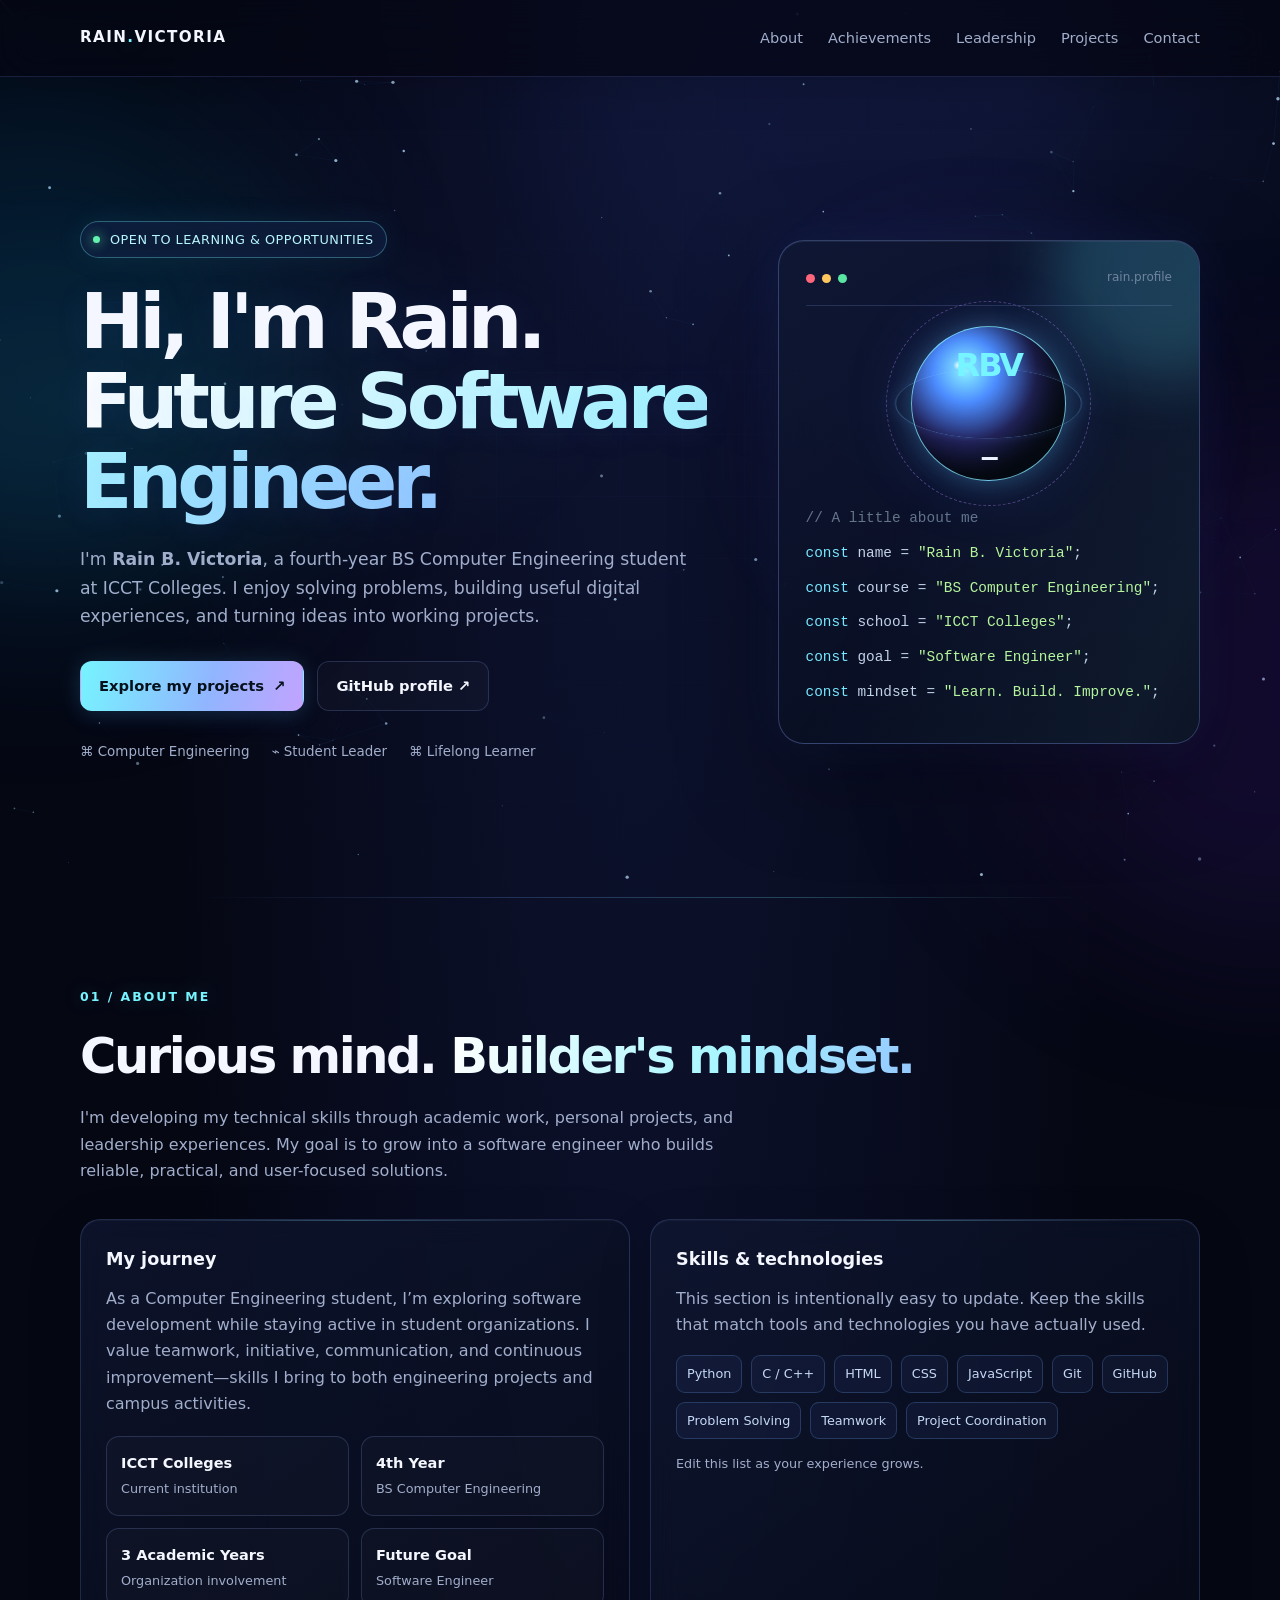
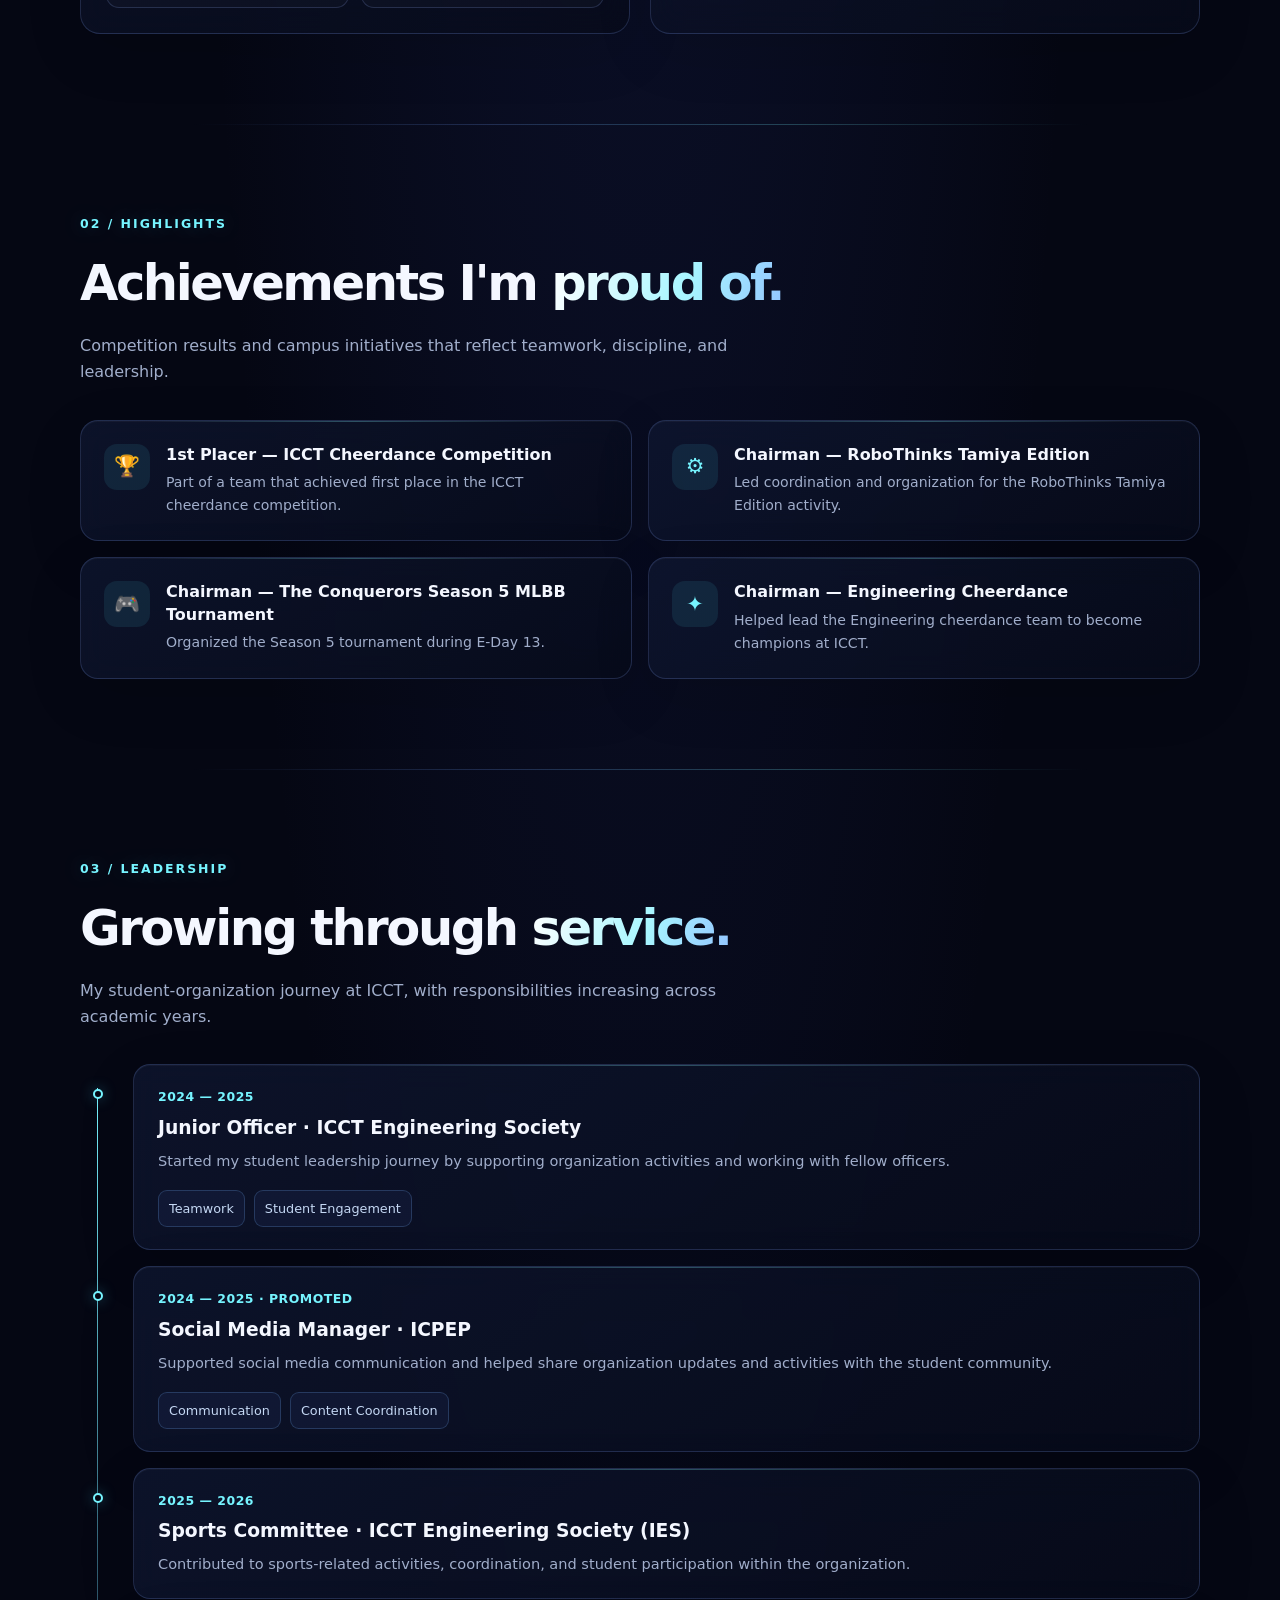
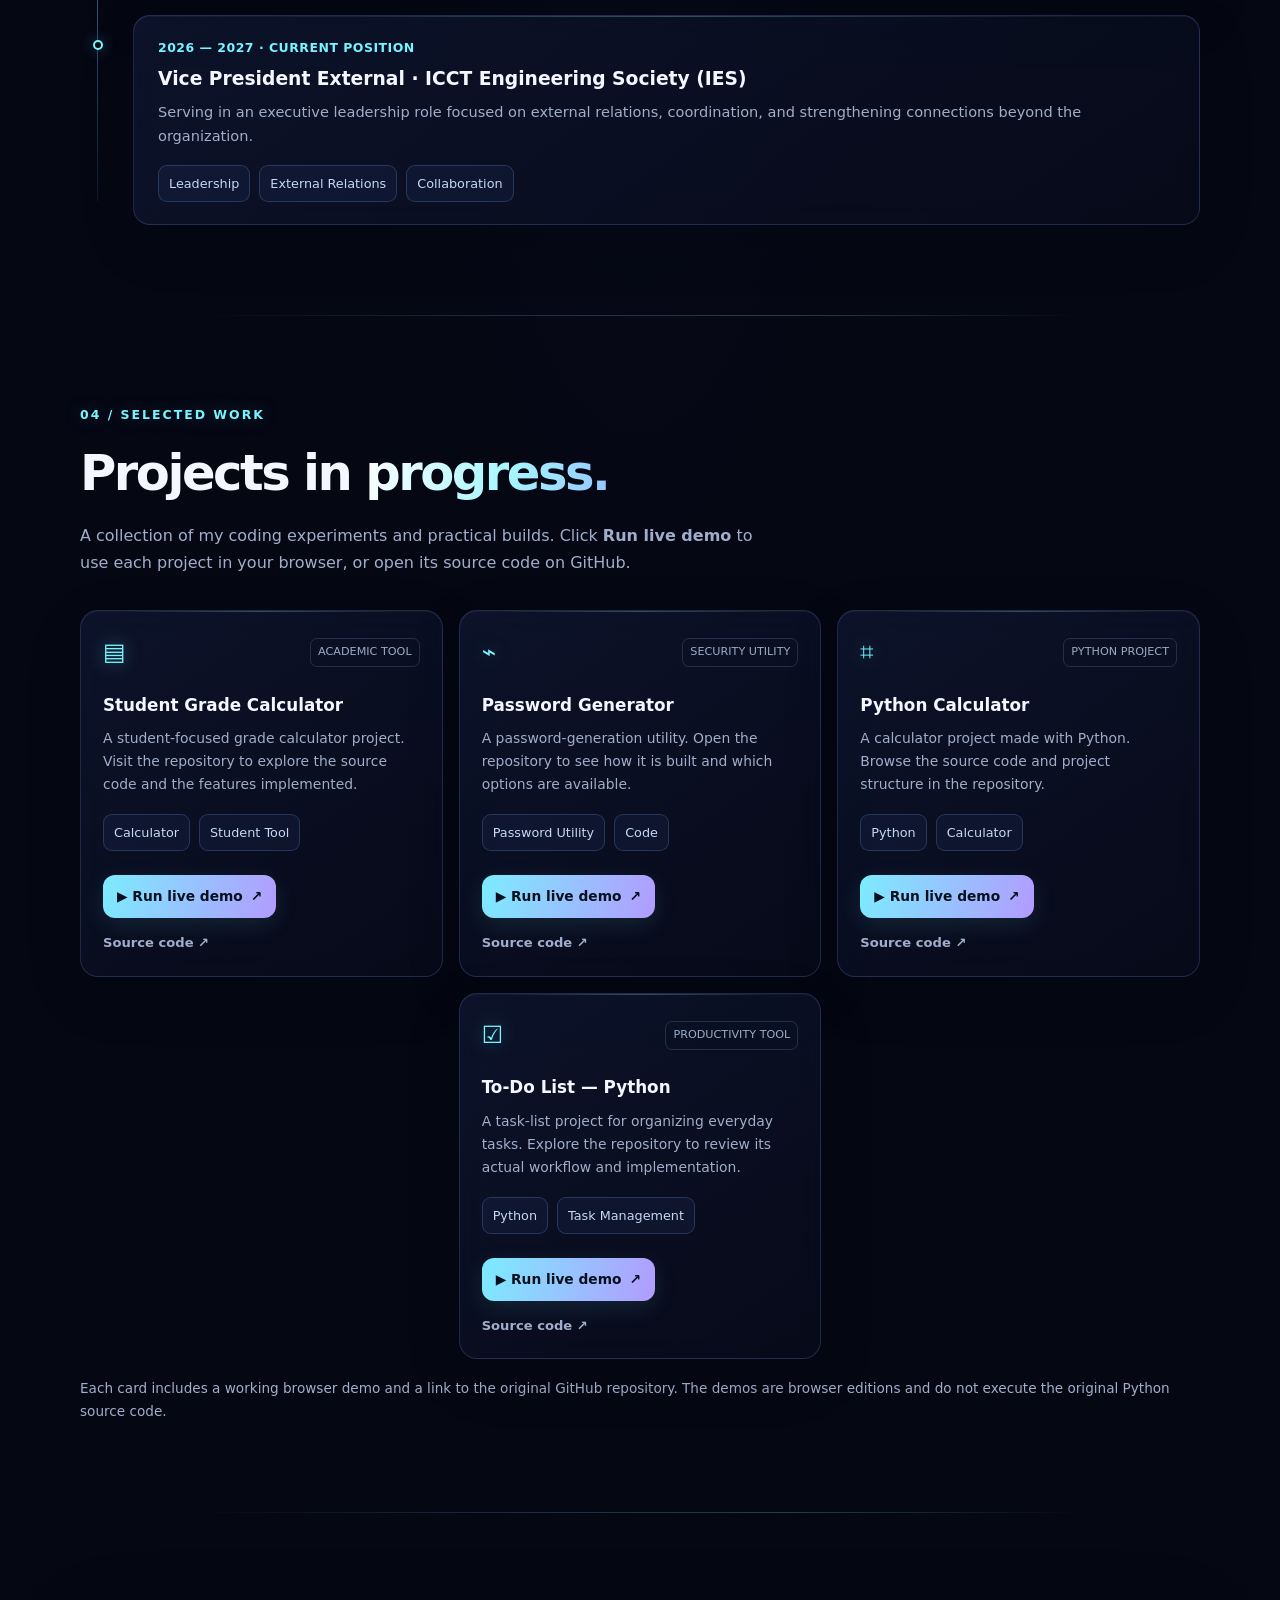
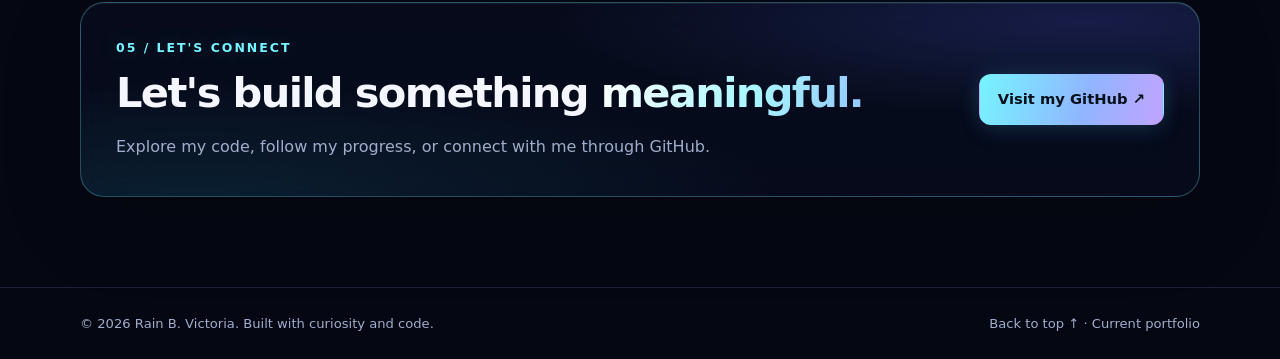
==== commit 03bf7d58: "Add files via upload" ====
--- a/index.html
+++ b/index.html
@@ -89,38 +89,38 @@
 
     <section id="projects">
       <div class="container">
-        <div class="section-head reveal"><div class="kicker">04 / Selected work</div><h2>Projects in <span class="gradient">progress.</span></h2><p>A collection of my coding experiments and practical builds. Select any project to explore its source code on GitHub.</p></div>
+        <div class="section-head reveal"><div class="kicker">04 / Selected work</div><h2>Projects in <span class="gradient">progress.</span></h2><p>A collection of my coding experiments and practical builds. Click <strong>Run live demo</strong> to use each project in your browser, or open its source code on GitHub.</p></div>
         <div class="projects-grid">
           <article class="project reveal">
             <div class="project-top"><span class="project-symbol">▤</span><span class="project-type">ACADEMIC TOOL</span></div>
             <h3>Student Grade Calculator</h3>
             <p>A student-focused grade calculator project. Visit the repository to explore the source code and the features implemented.</p>
             <div class="skill-list"><span class="chip">Calculator</span><span class="chip">Student Tool</span></div>
-            <a class="project-link" href="https://github.com/rainvictoria098-cpu/student-grade-calculator" target="_blank" rel="noopener noreferrer">Explore project <span>↗</span></a>
+            <div class="project-actions"><a class="project-link live-link" href="projects/grade-calculator.html">▶ Run live demo <span>↗</span></a><a class="project-link source-link" href="https://github.com/rainvictoria098-cpu/student-grade-calculator" target="_blank" rel="noopener noreferrer">Source code ↗</a></div>
           </article>
           <article class="project reveal">
             <div class="project-top"><span class="project-symbol">⌁</span><span class="project-type">SECURITY UTILITY</span></div>
             <h3>Password Generator</h3>
             <p>A password-generation utility. Open the repository to see how it is built and which options are available.</p>
             <div class="skill-list"><span class="chip">Password Utility</span><span class="chip">Code</span></div>
-            <a class="project-link" href="https://github.com/rainvictoria098-cpu/password-generator" target="_blank" rel="noopener noreferrer">Explore project <span>↗</span></a>
+            <div class="project-actions"><a class="project-link live-link" href="projects/password-generator.html">▶ Run live demo <span>↗</span></a><a class="project-link source-link" href="https://github.com/rainvictoria098-cpu/password-generator" target="_blank" rel="noopener noreferrer">Source code ↗</a></div>
           </article>
           <article class="project reveal">
             <div class="project-top"><span class="project-symbol">⌗</span><span class="project-type">PYTHON PROJECT</span></div>
             <h3>Python Calculator</h3>
             <p>A calculator project made with Python. Browse the source code and project structure in the repository.</p>
             <div class="skill-list"><span class="chip">Python</span><span class="chip">Calculator</span></div>
-            <a class="project-link" href="https://github.com/rainvictoria098-cpu/python-calculator-" target="_blank" rel="noopener noreferrer">Explore project <span>↗</span></a>
+            <div class="project-actions"><a class="project-link live-link" href="projects/python-calculator.html">▶ Run live demo <span>↗</span></a><a class="project-link source-link" href="https://github.com/rainvictoria098-cpu/python-calculator-" target="_blank" rel="noopener noreferrer">Source code ↗</a></div>
           </article>
           <article class="project reveal">
             <div class="project-top"><span class="project-symbol">☑</span><span class="project-type">PRODUCTIVITY TOOL</span></div>
             <h3>To-Do List — Python</h3>
             <p>A task-list project for organizing everyday tasks. Explore the repository to review its actual workflow and implementation.</p>
             <div class="skill-list"><span class="chip">Python</span><span class="chip">Task Management</span></div>
-            <a class="project-link" href="https://github.com/rainvictoria098-cpu/todo-list-python" target="_blank" rel="noopener noreferrer">Explore project <span>↗</span></a>
+            <div class="project-actions"><a class="project-link live-link" href="projects/todo-list.html">▶ Run live demo <span>↗</span></a><a class="project-link source-link" href="https://github.com/rainvictoria098-cpu/todo-list-python" target="_blank" rel="noopener noreferrer">Source code ↗</a></div>
           </article>
         </div>
-        <p class="project-note">Four real GitHub repositories, linked directly. Project descriptions are intentionally general where implementation details have not been verified.</p>
+        <p class="project-note">Each card includes a working browser demo and a link to the original GitHub repository. The demos are browser editions and do not execute the original Python source code.</p>
       </div>
     </section>
 
--- a/styles.css
+++ b/styles.css
@@ -258,3 +258,6 @@
 @media (prefers-reduced-motion: reduce) {
   *, *:before, *:after { animation-duration: .01ms !important; animation-iteration-count: 1 !important; scroll-behavior: auto !important; }
 }
+
+/* Project live-demo and source actions */
+.project-actions{display:flex;flex-direction:column;align-items:flex-start;gap:10px;margin-top:4px}.project-link.live-link{display:inline-flex;padding:10px 14px;border-radius:12px;background:linear-gradient(105deg,#7cecff,#b29bff);color:#07101c;font-weight:800;box-shadow:0 7px 24px #7cecff1b}.project-link.source-link{color:var(--muted);font-size:.82rem}.project-link.live-link span{color:#07101c}
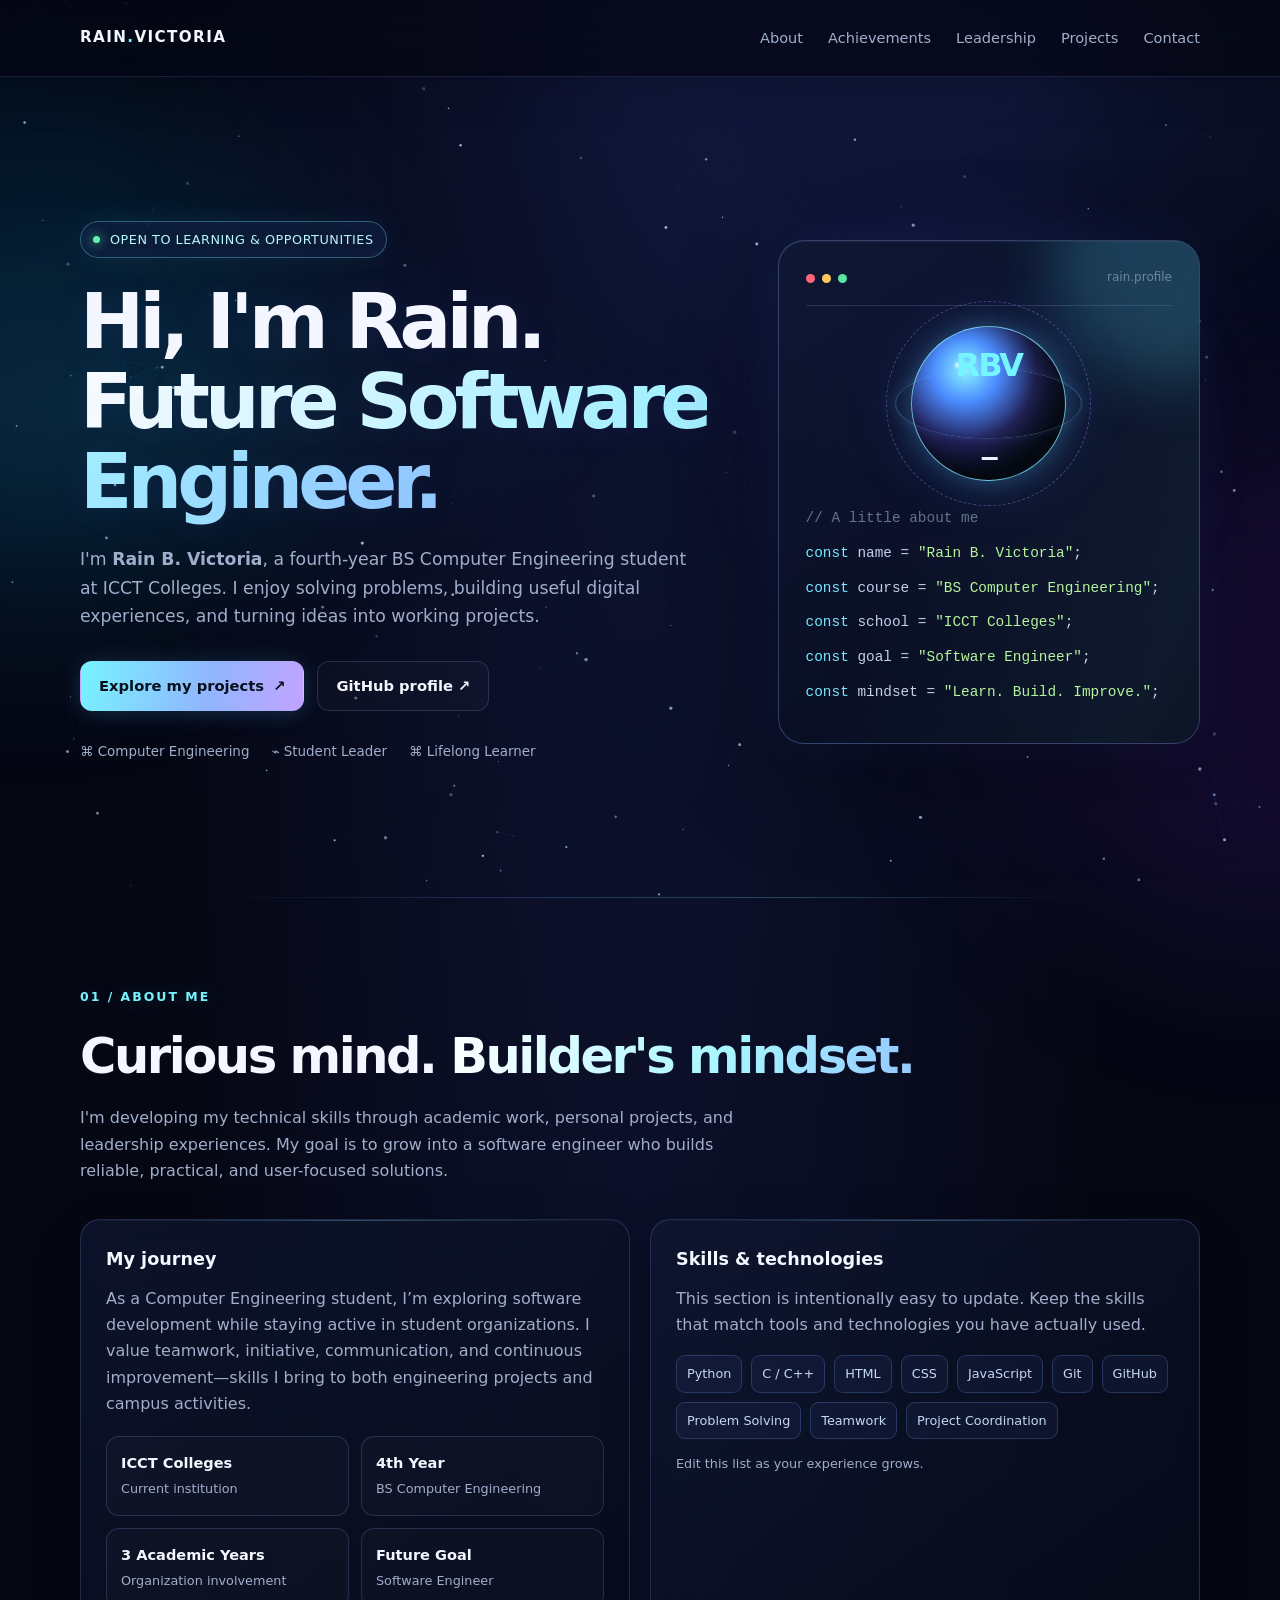
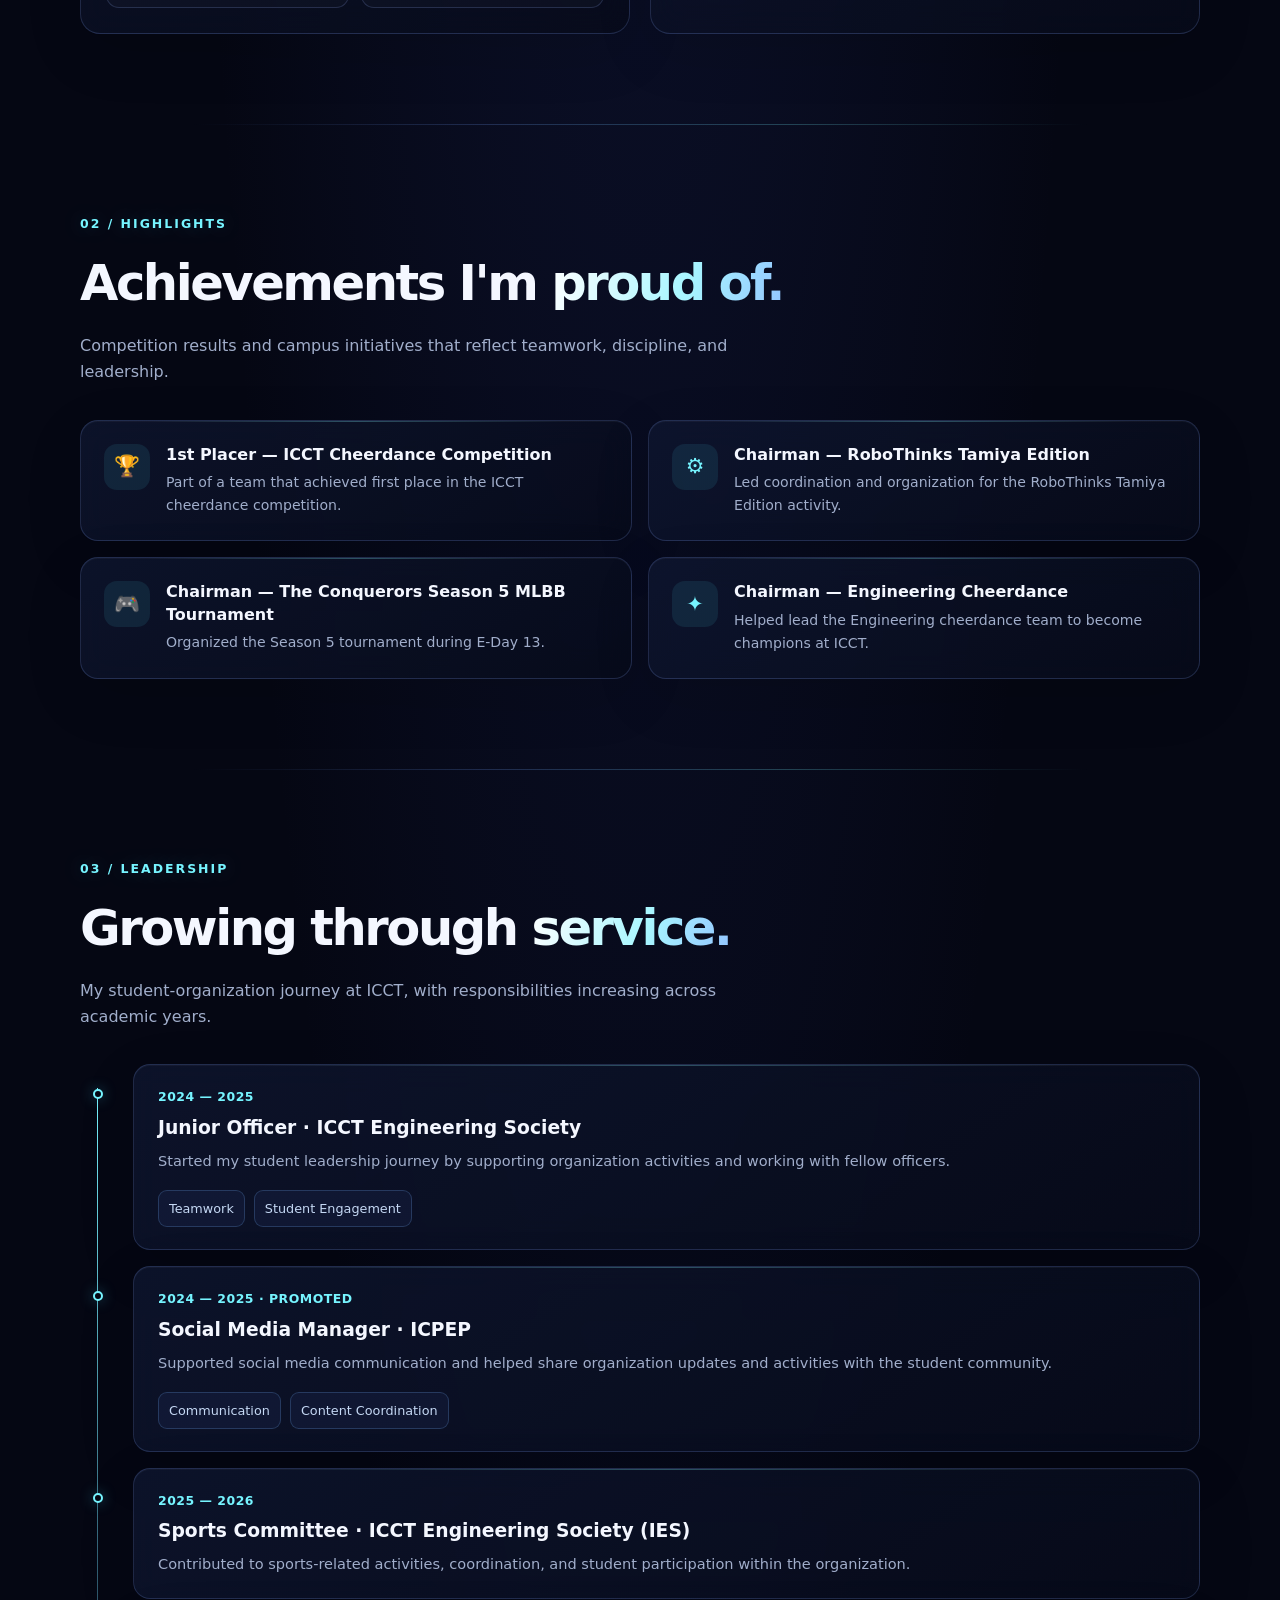
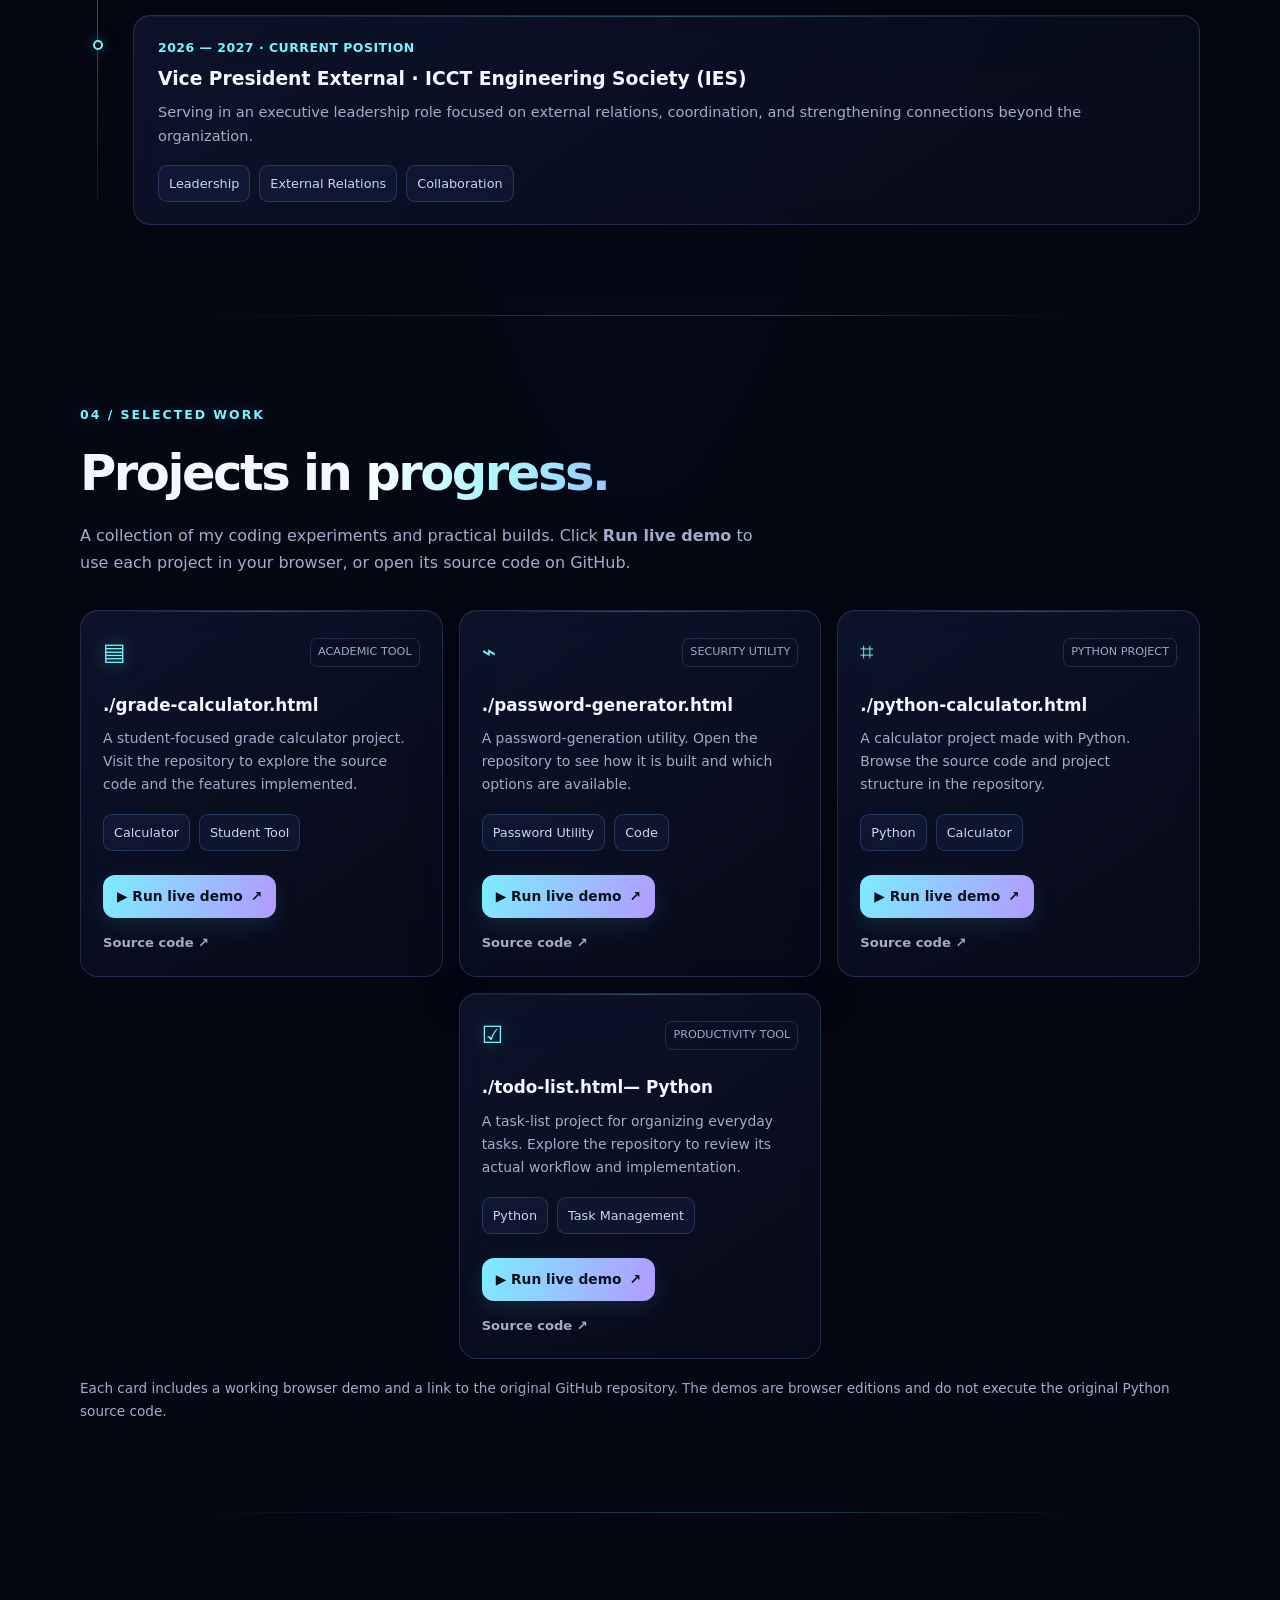
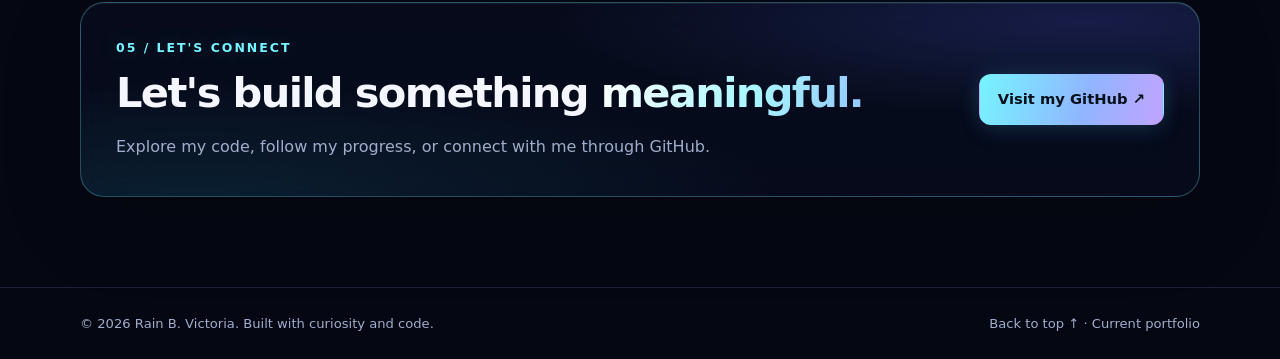
==== commit e64302bc: "Update index.html" ====
--- a/index.html
+++ b/index.html
@@ -93,28 +93,28 @@
         <div class="projects-grid">
           <article class="project reveal">
             <div class="project-top"><span class="project-symbol">▤</span><span class="project-type">ACADEMIC TOOL</span></div>
-            <h3>Student Grade Calculator</h3>
+            <h3>./grade-calculator.html</h3>
             <p>A student-focused grade calculator project. Visit the repository to explore the source code and the features implemented.</p>
             <div class="skill-list"><span class="chip">Calculator</span><span class="chip">Student Tool</span></div>
             <div class="project-actions"><a class="project-link live-link" href="projects/grade-calculator.html">▶ Run live demo <span>↗</span></a><a class="project-link source-link" href="https://github.com/rainvictoria098-cpu/student-grade-calculator" target="_blank" rel="noopener noreferrer">Source code ↗</a></div>
           </article>
           <article class="project reveal">
             <div class="project-top"><span class="project-symbol">⌁</span><span class="project-type">SECURITY UTILITY</span></div>
-            <h3>Password Generator</h3>
+            <h3>./password-generator.html</h3>
             <p>A password-generation utility. Open the repository to see how it is built and which options are available.</p>
             <div class="skill-list"><span class="chip">Password Utility</span><span class="chip">Code</span></div>
             <div class="project-actions"><a class="project-link live-link" href="projects/password-generator.html">▶ Run live demo <span>↗</span></a><a class="project-link source-link" href="https://github.com/rainvictoria098-cpu/password-generator" target="_blank" rel="noopener noreferrer">Source code ↗</a></div>
           </article>
           <article class="project reveal">
             <div class="project-top"><span class="project-symbol">⌗</span><span class="project-type">PYTHON PROJECT</span></div>
-            <h3>Python Calculator</h3>
+            <h3>./python-calculator.html</h3>
             <p>A calculator project made with Python. Browse the source code and project structure in the repository.</p>
             <div class="skill-list"><span class="chip">Python</span><span class="chip">Calculator</span></div>
             <div class="project-actions"><a class="project-link live-link" href="projects/python-calculator.html">▶ Run live demo <span>↗</span></a><a class="project-link source-link" href="https://github.com/rainvictoria098-cpu/python-calculator-" target="_blank" rel="noopener noreferrer">Source code ↗</a></div>
           </article>
           <article class="project reveal">
             <div class="project-top"><span class="project-symbol">☑</span><span class="project-type">PRODUCTIVITY TOOL</span></div>
-            <h3>To-Do List — Python</h3>
+            <h3>./todo-list.html— Python</h3>
             <p>A task-list project for organizing everyday tasks. Explore the repository to review its actual workflow and implementation.</p>
             <div class="skill-list"><span class="chip">Python</span><span class="chip">Task Management</span></div>
             <div class="project-actions"><a class="project-link live-link" href="projects/todo-list.html">▶ Run live demo <span>↗</span></a><a class="project-link source-link" href="https://github.com/rainvictoria098-cpu/todo-list-python" target="_blank" rel="noopener noreferrer">Source code ↗</a></div>
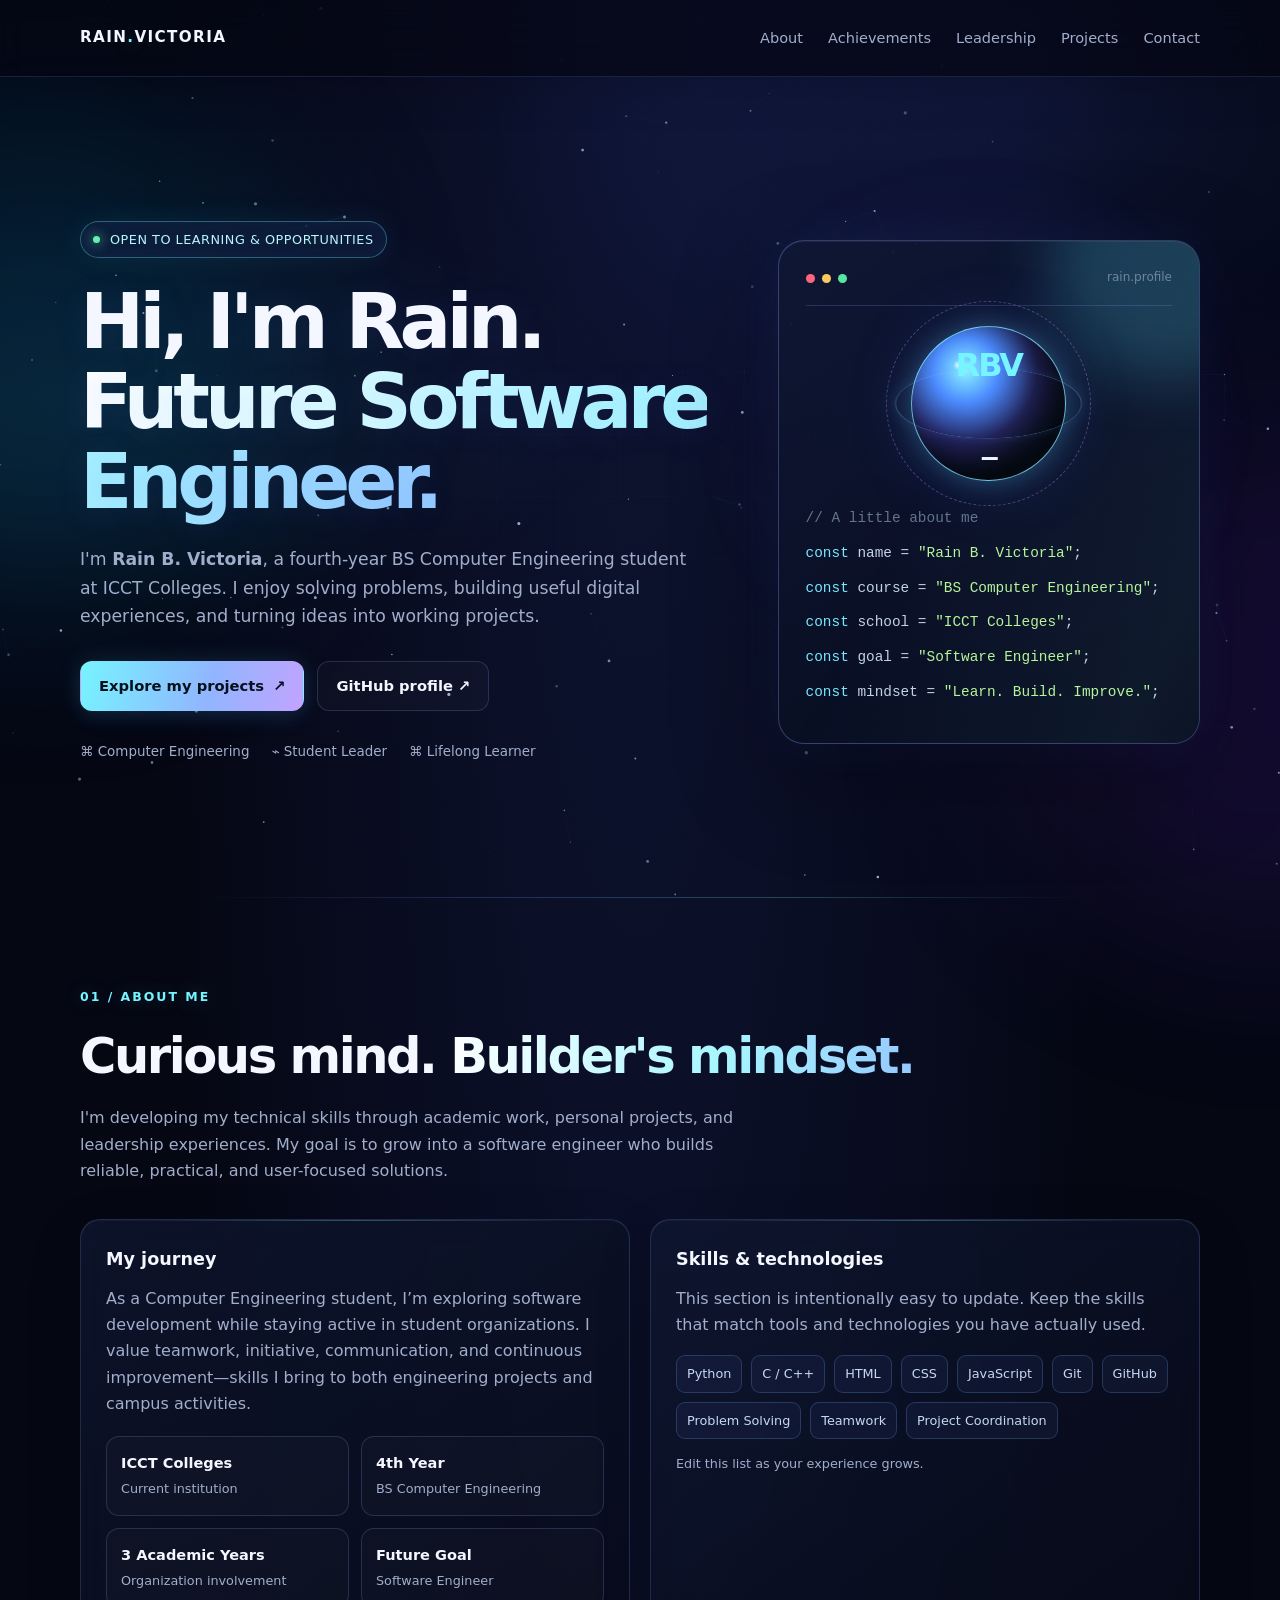
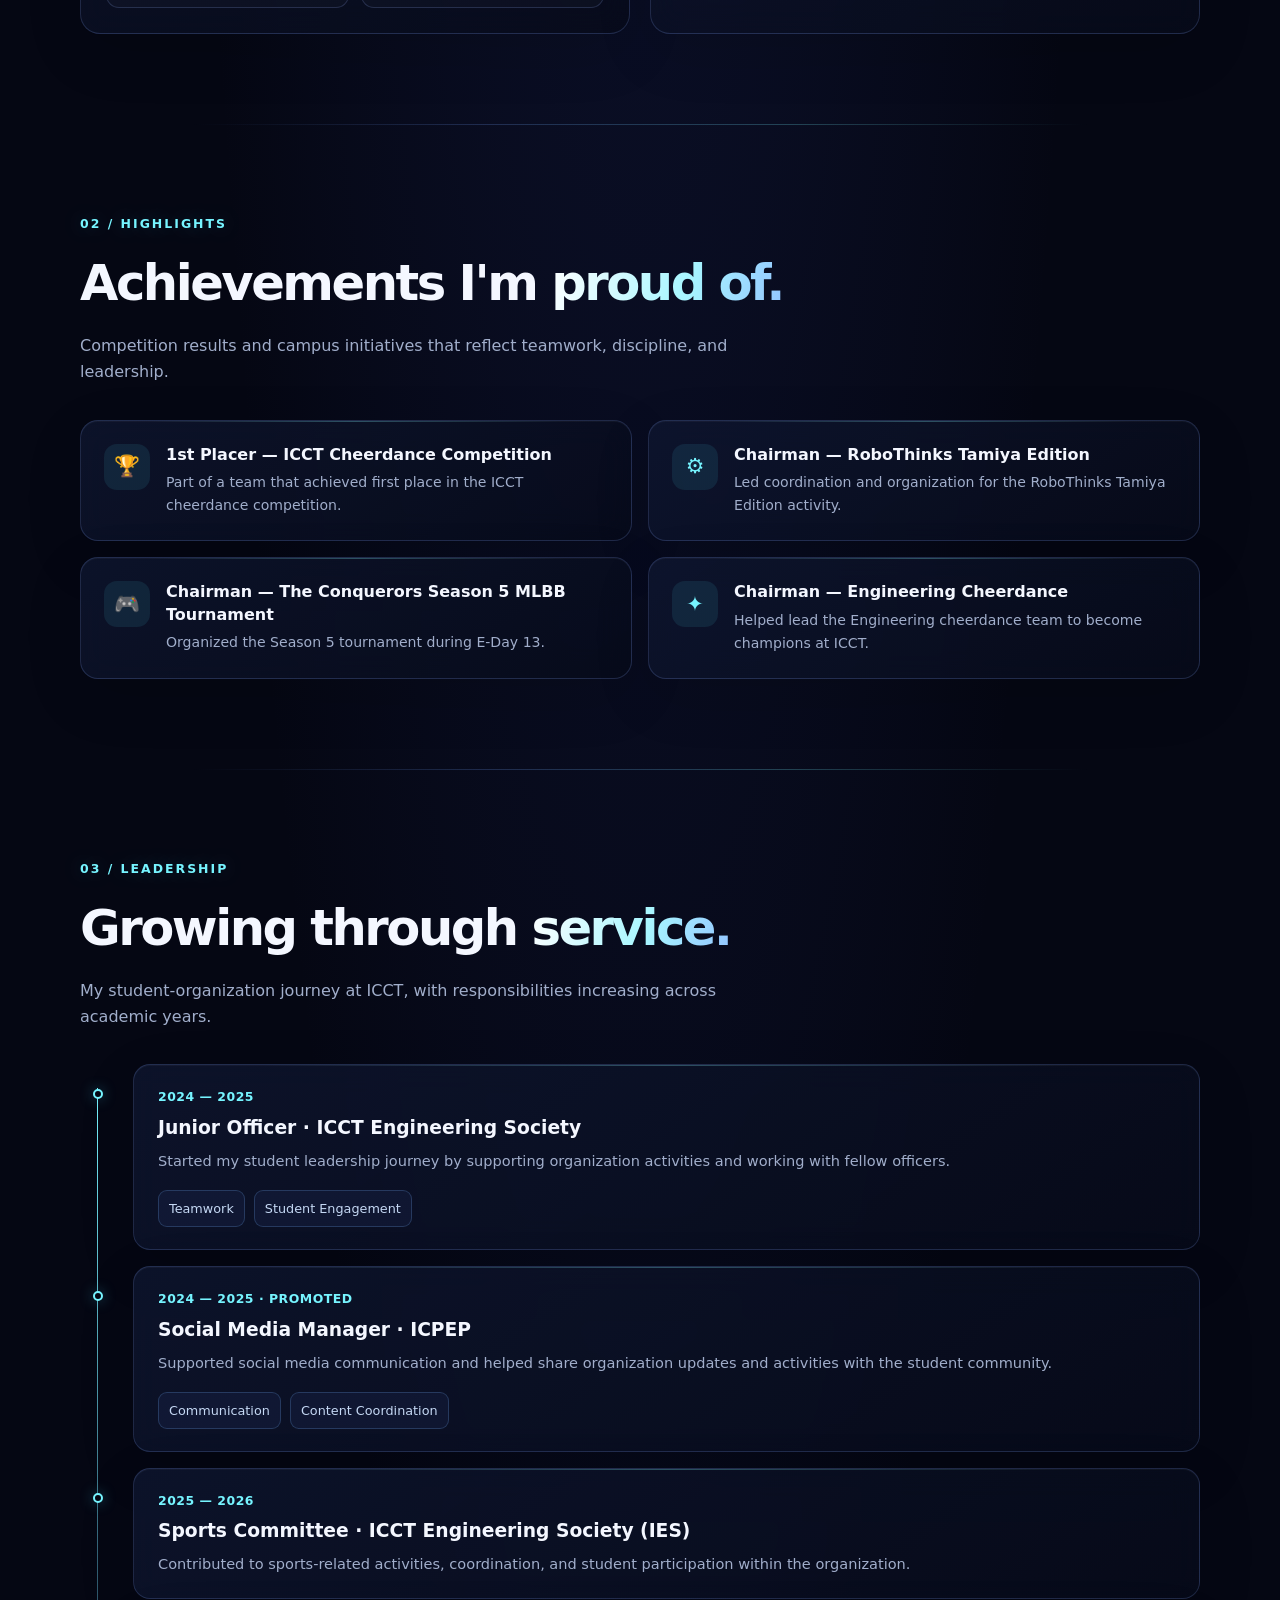
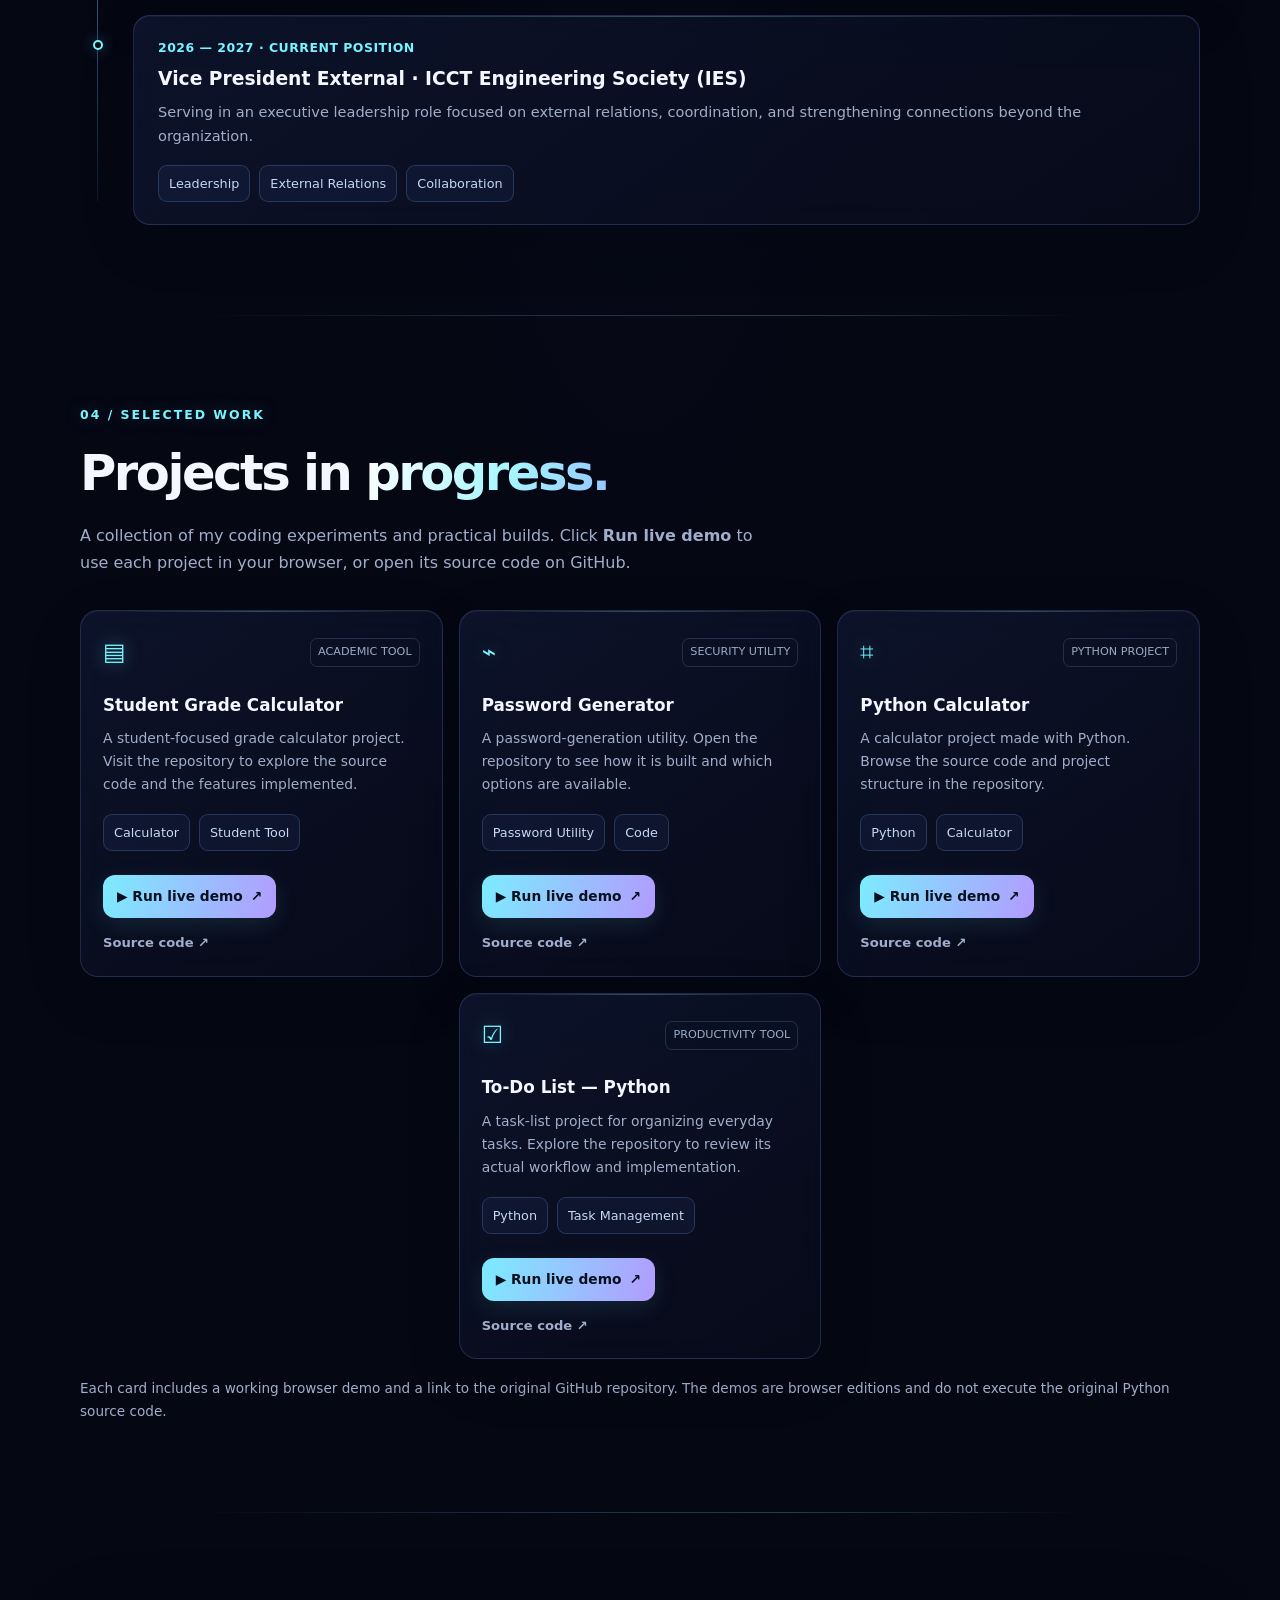
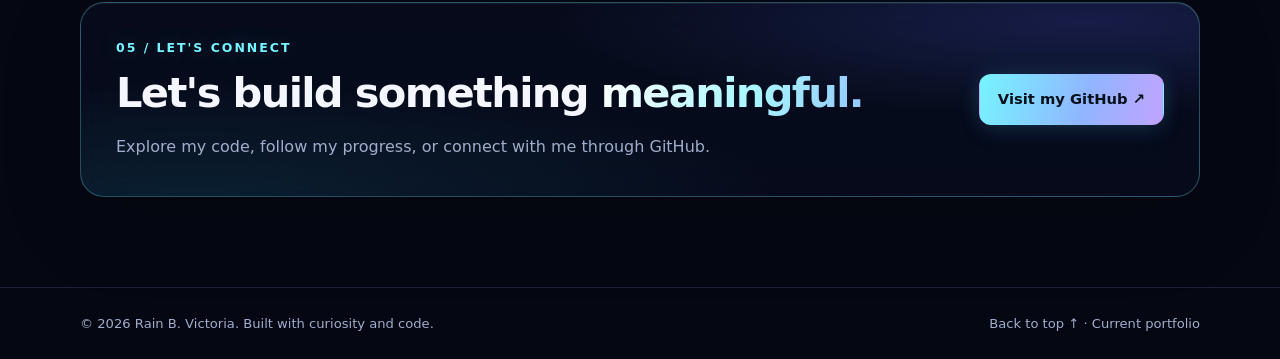
==== commit ef3052f3: "Add files via upload" ====
--- a/index.html
+++ b/index.html
@@ -93,31 +93,31 @@
         <div class="projects-grid">
           <article class="project reveal">
             <div class="project-top"><span class="project-symbol">▤</span><span class="project-type">ACADEMIC TOOL</span></div>
-            <h3>./grade-calculator.html</h3>
+            <h3>Student Grade Calculator</h3>
             <p>A student-focused grade calculator project. Visit the repository to explore the source code and the features implemented.</p>
             <div class="skill-list"><span class="chip">Calculator</span><span class="chip">Student Tool</span></div>
-            <div class="project-actions"><a class="project-link live-link" href="projects/grade-calculator.html">▶ Run live demo <span>↗</span></a><a class="project-link source-link" href="https://github.com/rainvictoria098-cpu/student-grade-calculator" target="_blank" rel="noopener noreferrer">Source code ↗</a></div>
+            <div class="project-actions"><a class="project-link live-link" href="./grade-calculator.html">▶ Run live demo <span>↗</span></a><a class="project-link source-link" href="https://github.com/rainvictoria098-cpu/student-grade-calculator" target="_blank" rel="noopener noreferrer">Source code ↗</a></div>
           </article>
           <article class="project reveal">
             <div class="project-top"><span class="project-symbol">⌁</span><span class="project-type">SECURITY UTILITY</span></div>
-            <h3>./password-generator.html</h3>
+            <h3>Password Generator</h3>
             <p>A password-generation utility. Open the repository to see how it is built and which options are available.</p>
             <div class="skill-list"><span class="chip">Password Utility</span><span class="chip">Code</span></div>
-            <div class="project-actions"><a class="project-link live-link" href="projects/password-generator.html">▶ Run live demo <span>↗</span></a><a class="project-link source-link" href="https://github.com/rainvictoria098-cpu/password-generator" target="_blank" rel="noopener noreferrer">Source code ↗</a></div>
+            <div class="project-actions"><a class="project-link live-link" href="./password-generator.html">▶ Run live demo <span>↗</span></a><a class="project-link source-link" href="https://github.com/rainvictoria098-cpu/password-generator" target="_blank" rel="noopener noreferrer">Source code ↗</a></div>
           </article>
           <article class="project reveal">
             <div class="project-top"><span class="project-symbol">⌗</span><span class="project-type">PYTHON PROJECT</span></div>
-            <h3>./python-calculator.html</h3>
+            <h3>Python Calculator</h3>
             <p>A calculator project made with Python. Browse the source code and project structure in the repository.</p>
             <div class="skill-list"><span class="chip">Python</span><span class="chip">Calculator</span></div>
-            <div class="project-actions"><a class="project-link live-link" href="projects/python-calculator.html">▶ Run live demo <span>↗</span></a><a class="project-link source-link" href="https://github.com/rainvictoria098-cpu/python-calculator-" target="_blank" rel="noopener noreferrer">Source code ↗</a></div>
+            <div class="project-actions"><a class="project-link live-link" href="./python-calculator.html">▶ Run live demo <span>↗</span></a><a class="project-link source-link" href="https://github.com/rainvictoria098-cpu/python-calculator-" target="_blank" rel="noopener noreferrer">Source code ↗</a></div>
           </article>
           <article class="project reveal">
             <div class="project-top"><span class="project-symbol">☑</span><span class="project-type">PRODUCTIVITY TOOL</span></div>
-            <h3>./todo-list.html— Python</h3>
+            <h3>To-Do List — Python</h3>
             <p>A task-list project for organizing everyday tasks. Explore the repository to review its actual workflow and implementation.</p>
             <div class="skill-list"><span class="chip">Python</span><span class="chip">Task Management</span></div>
-            <div class="project-actions"><a class="project-link live-link" href="projects/todo-list.html">▶ Run live demo <span>↗</span></a><a class="project-link source-link" href="https://github.com/rainvictoria098-cpu/todo-list-python" target="_blank" rel="noopener noreferrer">Source code ↗</a></div>
+            <div class="project-actions"><a class="project-link live-link" href="./todo-list.html">▶ Run live demo <span>↗</span></a><a class="project-link source-link" href="https://github.com/rainvictoria098-cpu/todo-list-python" target="_blank" rel="noopener noreferrer">Source code ↗</a></div>
           </article>
         </div>
         <p class="project-note">Each card includes a working browser demo and a link to the original GitHub repository. The demos are browser editions and do not execute the original Python source code.</p>
